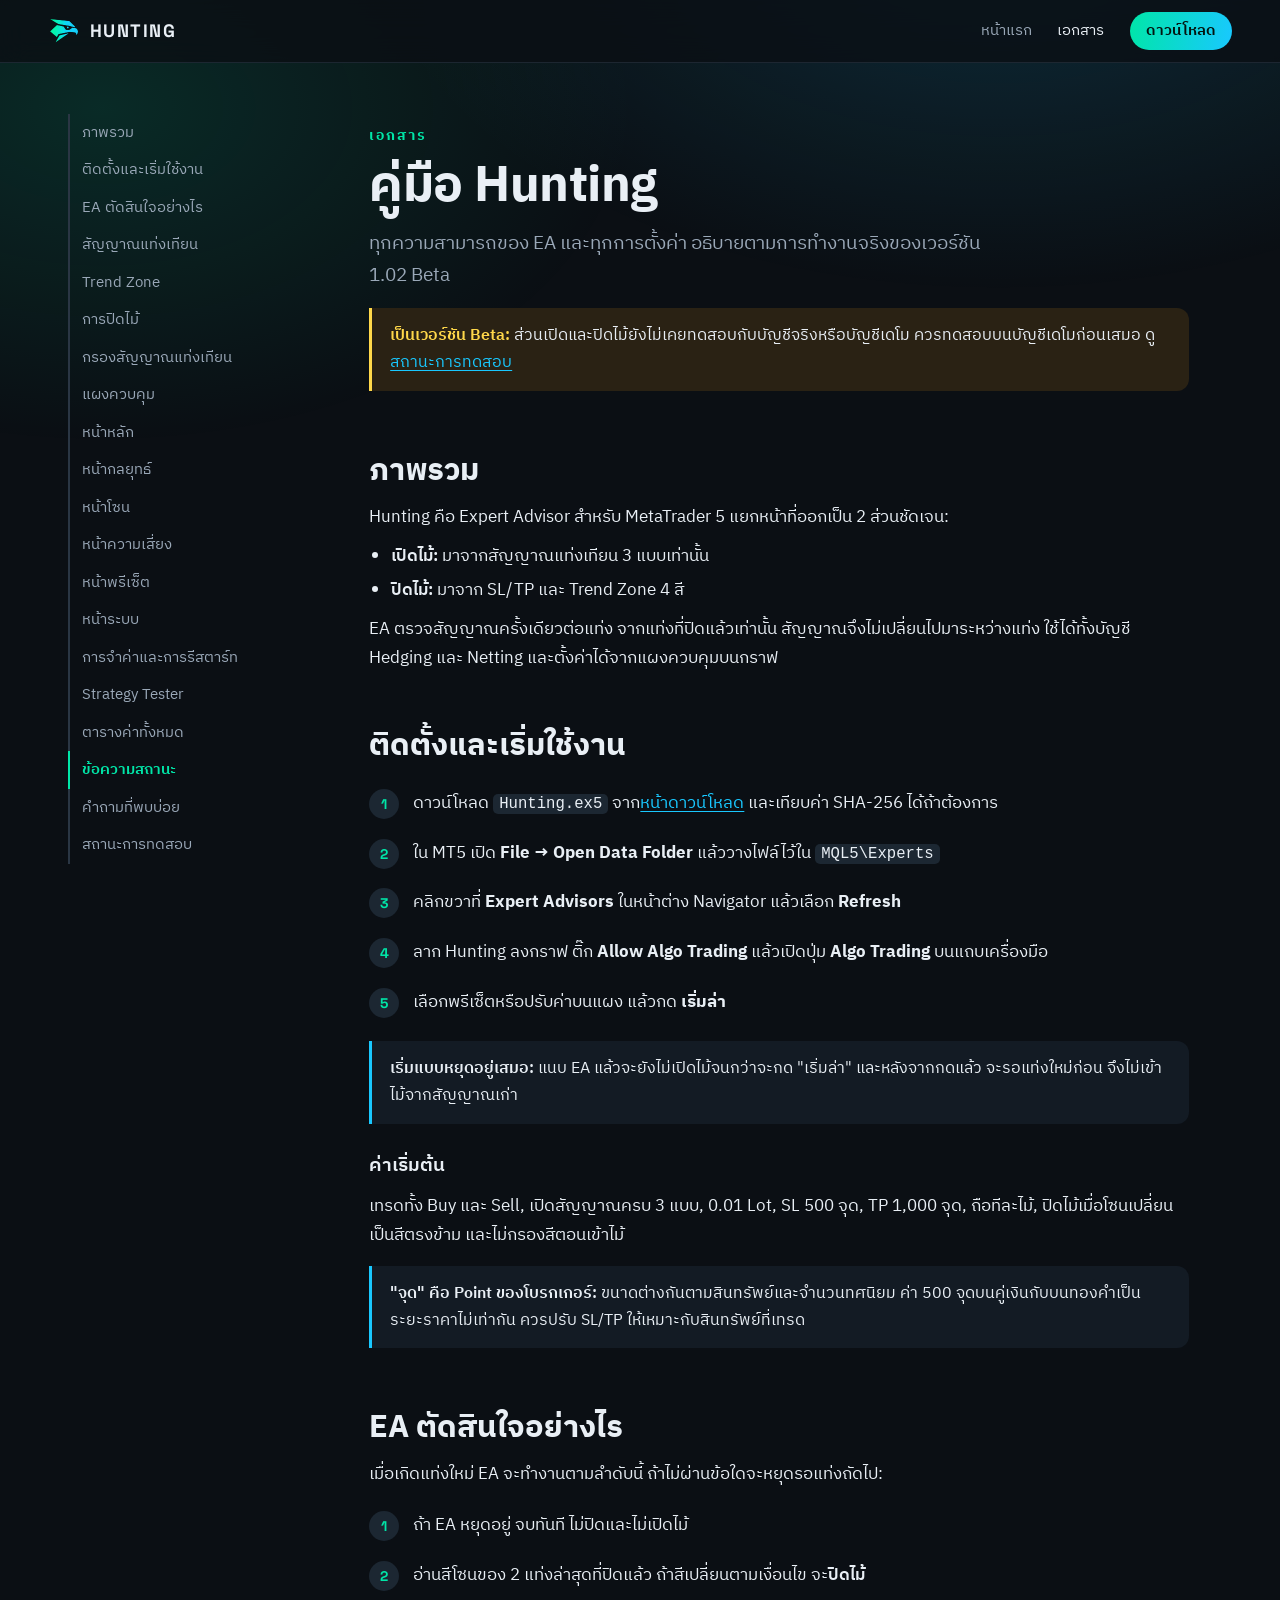
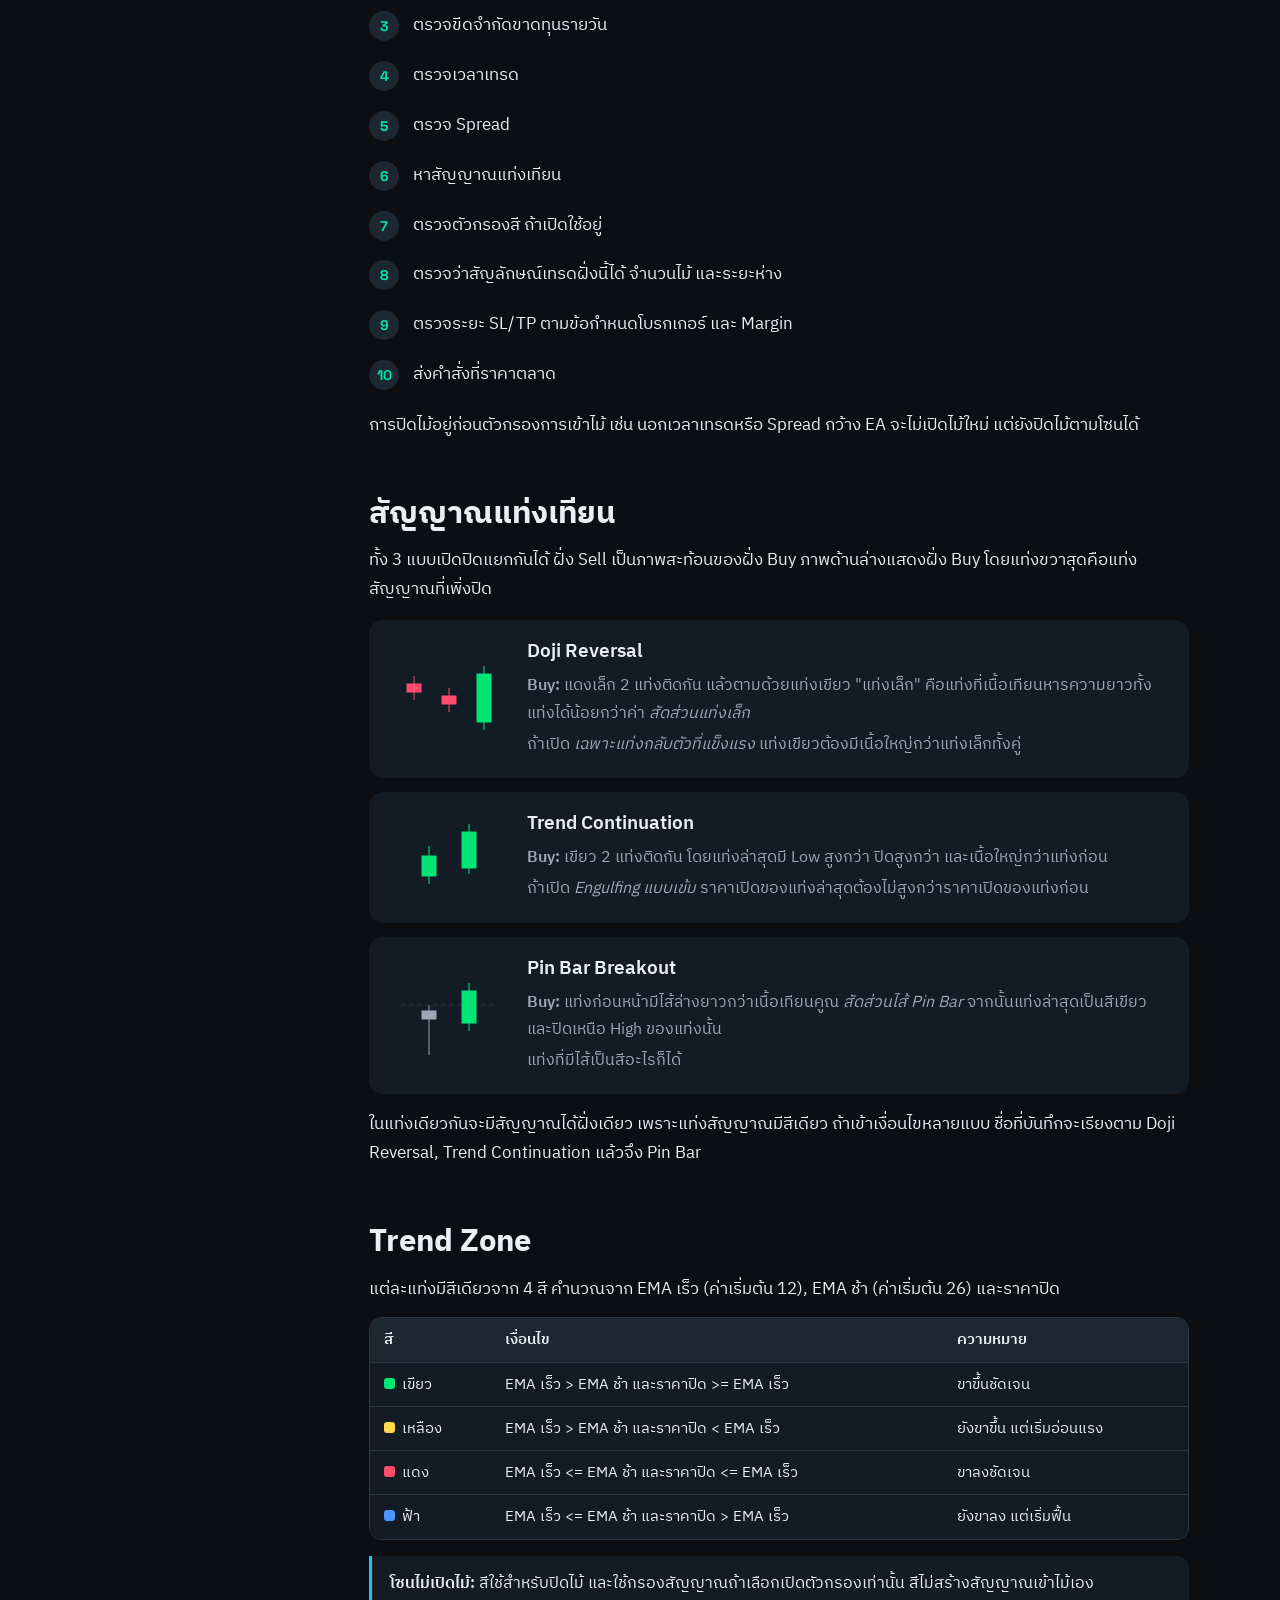
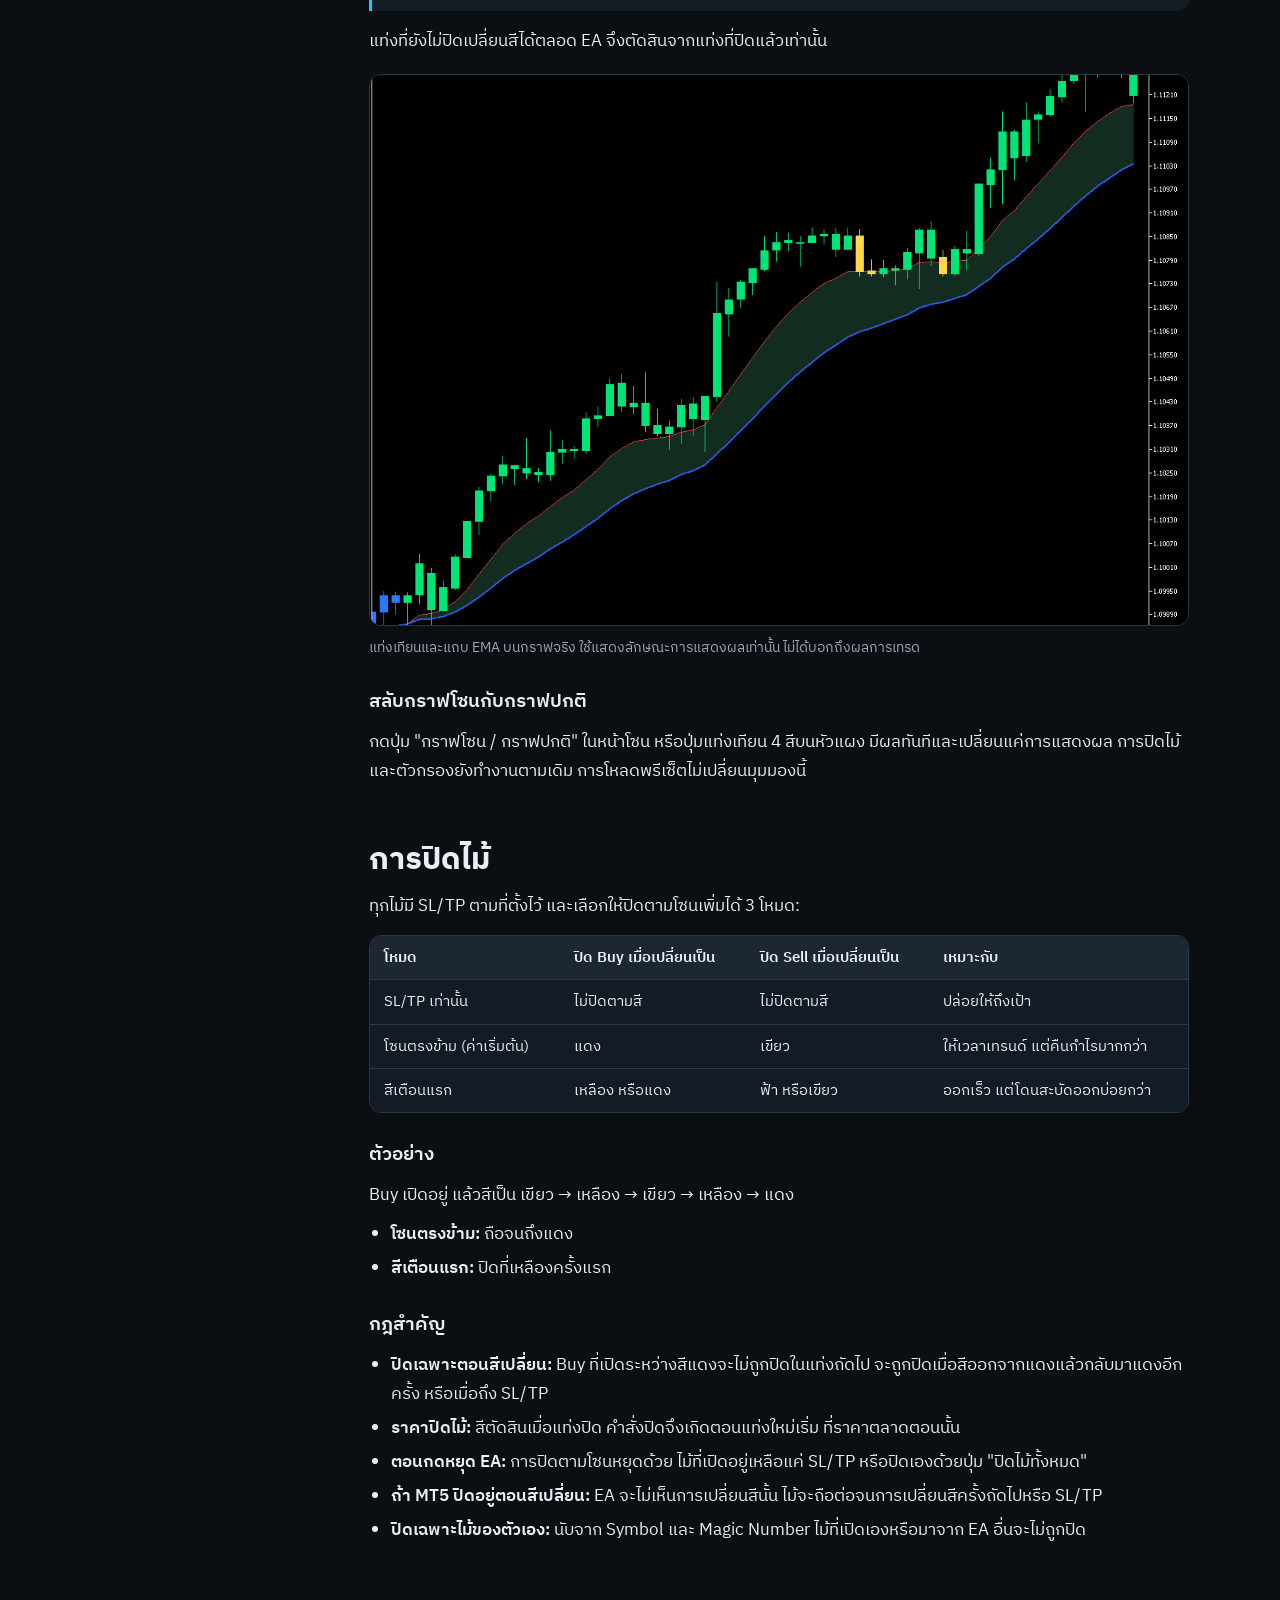
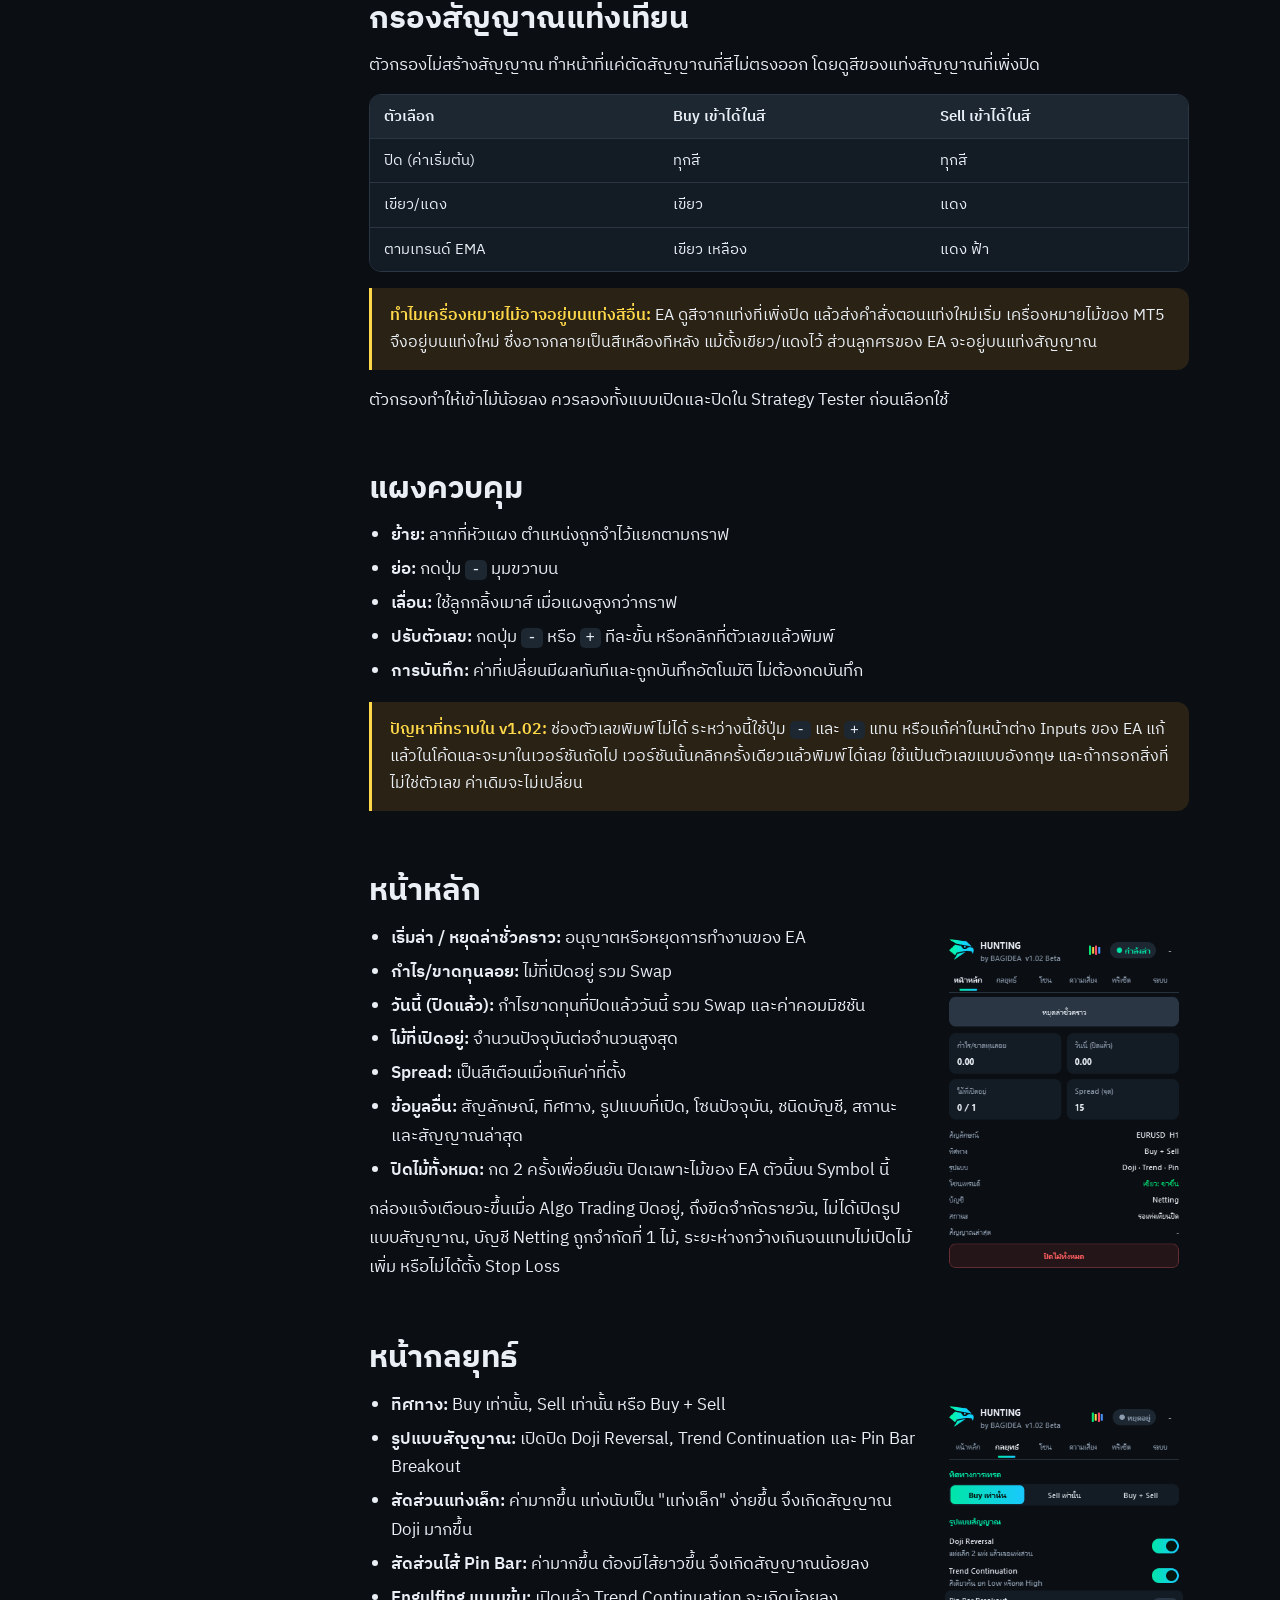
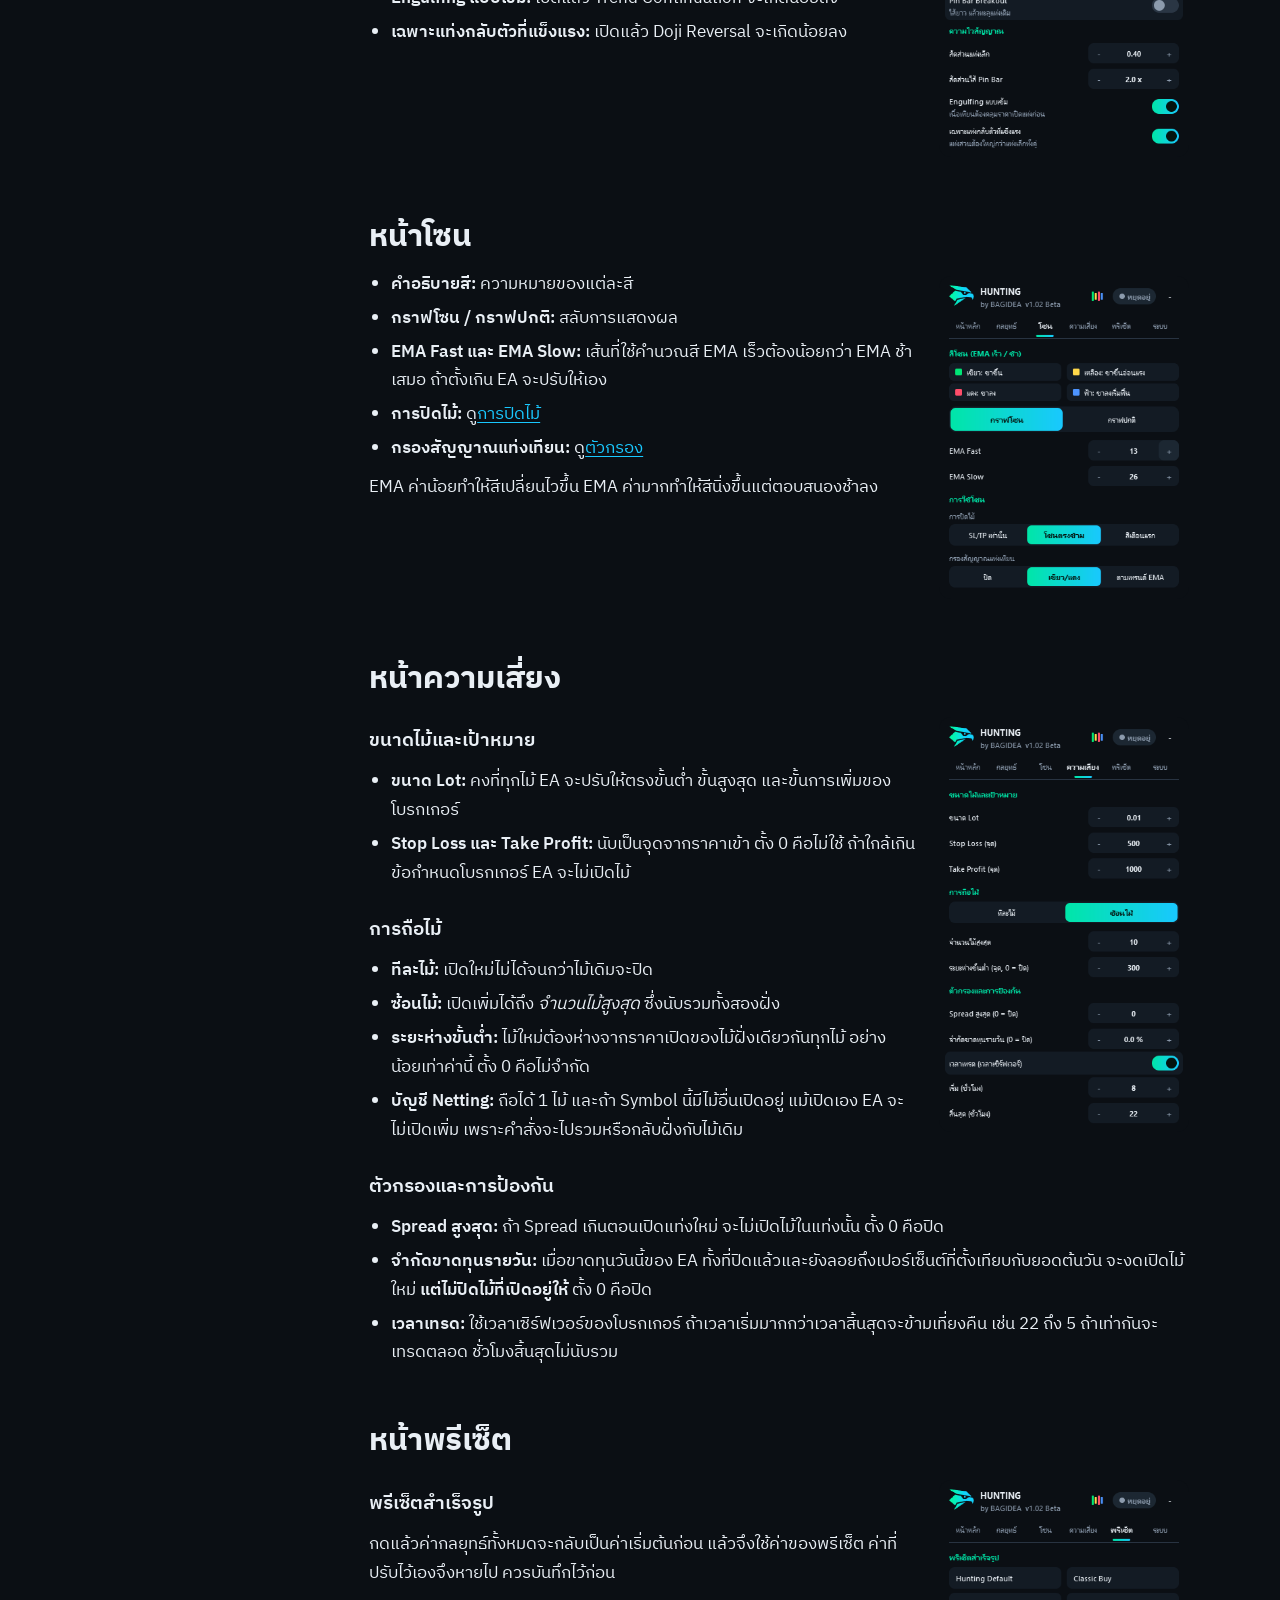
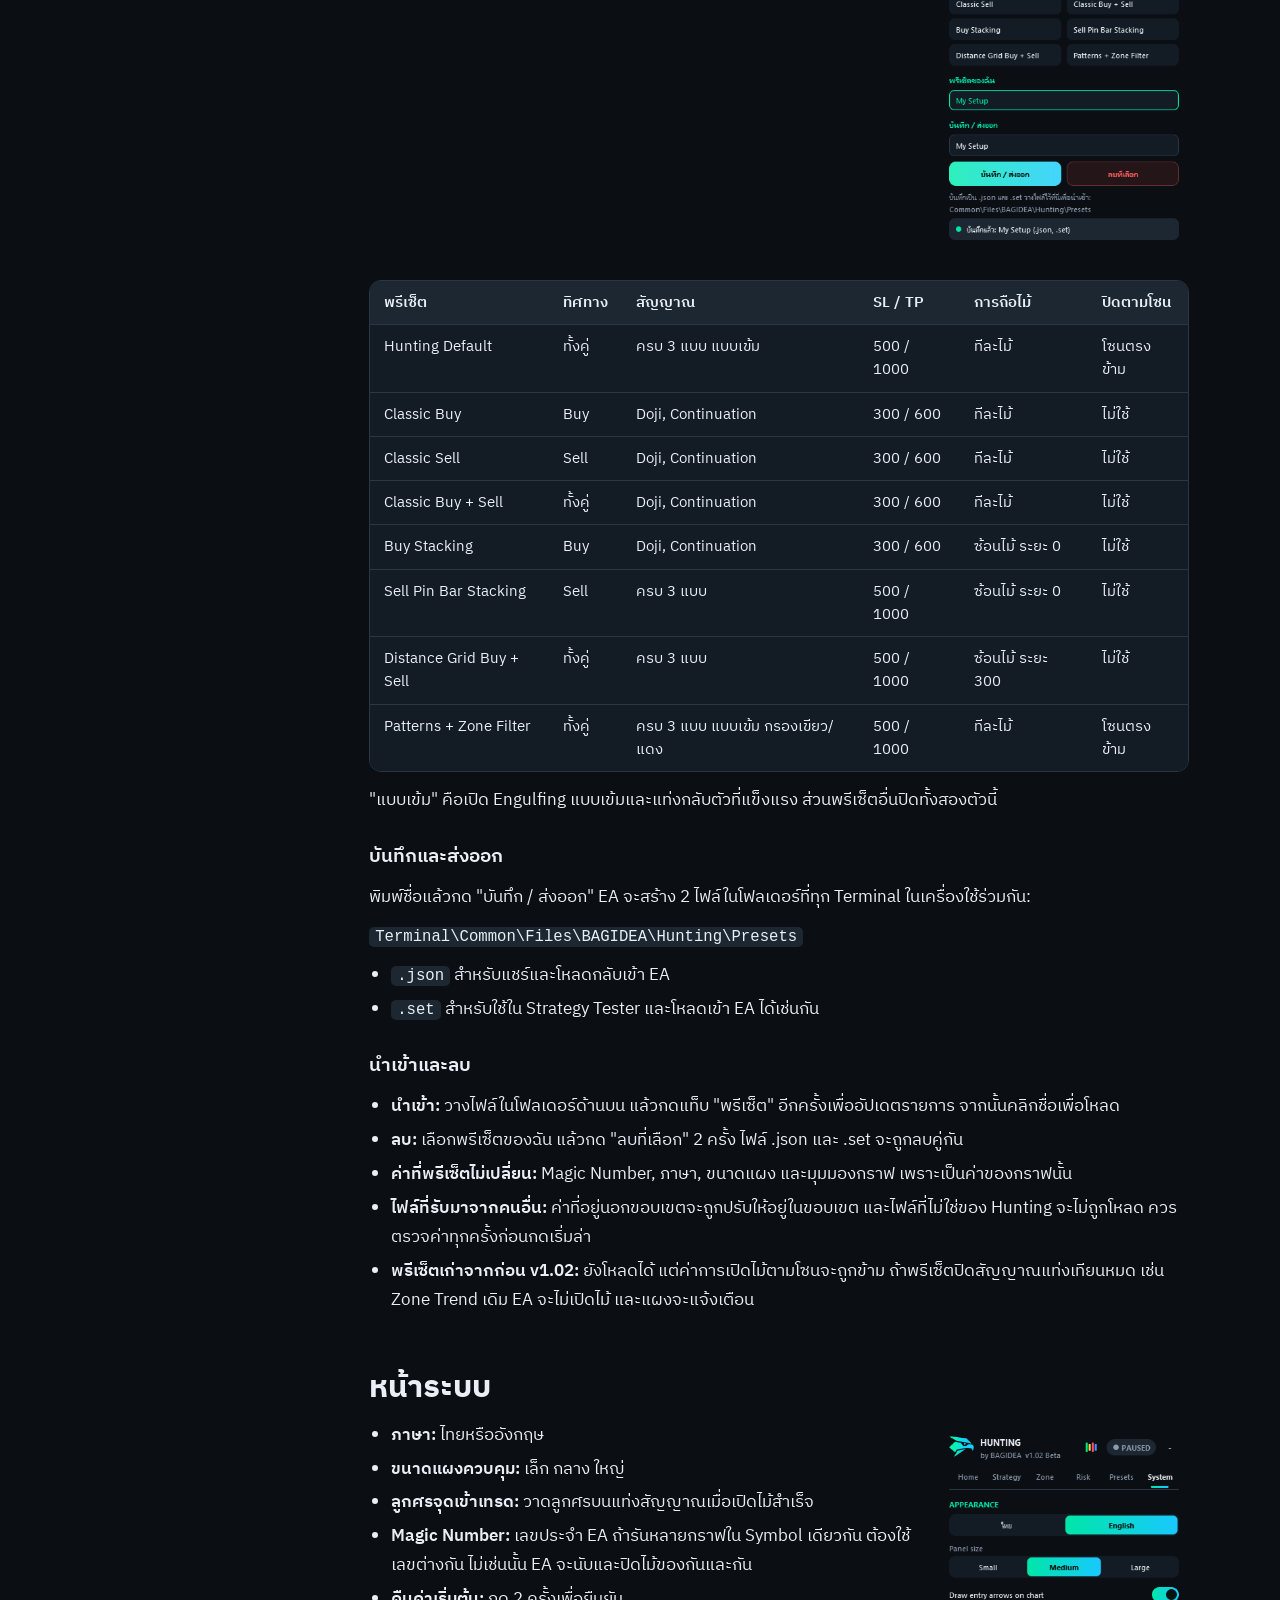
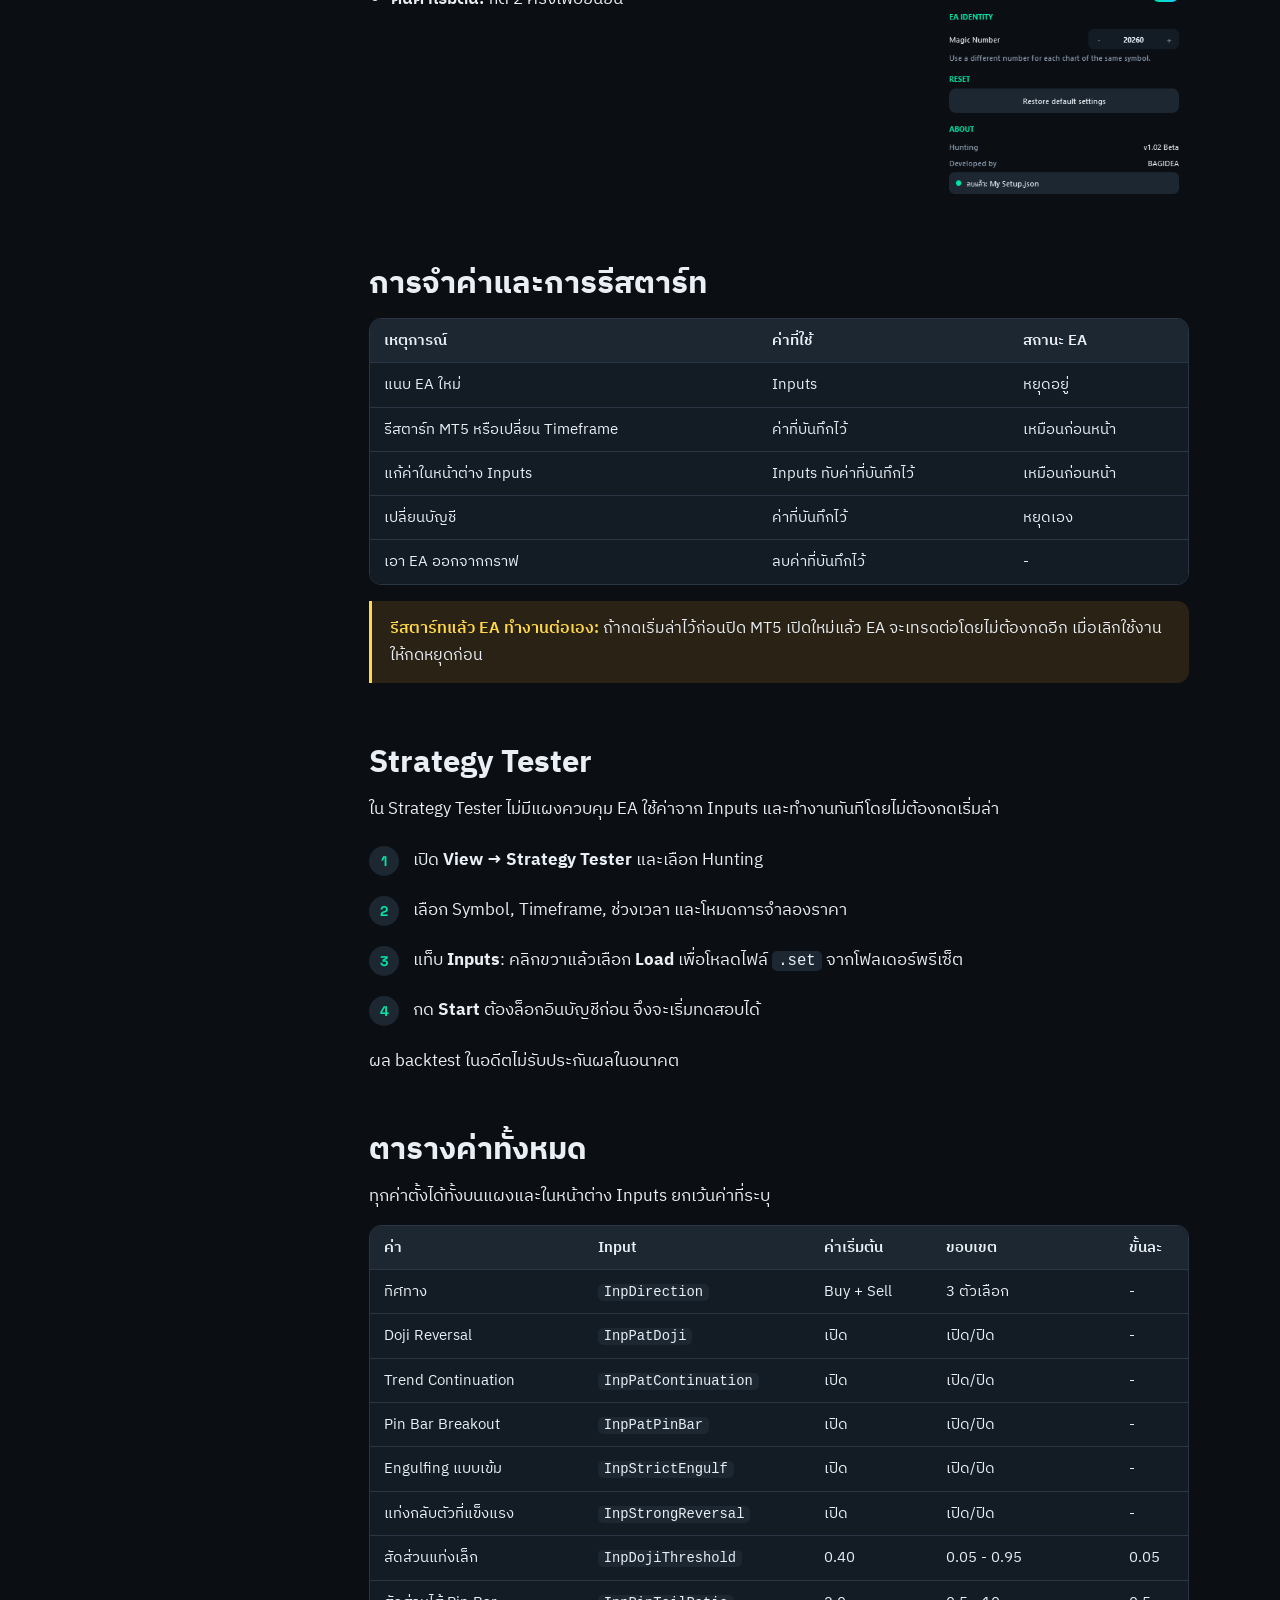
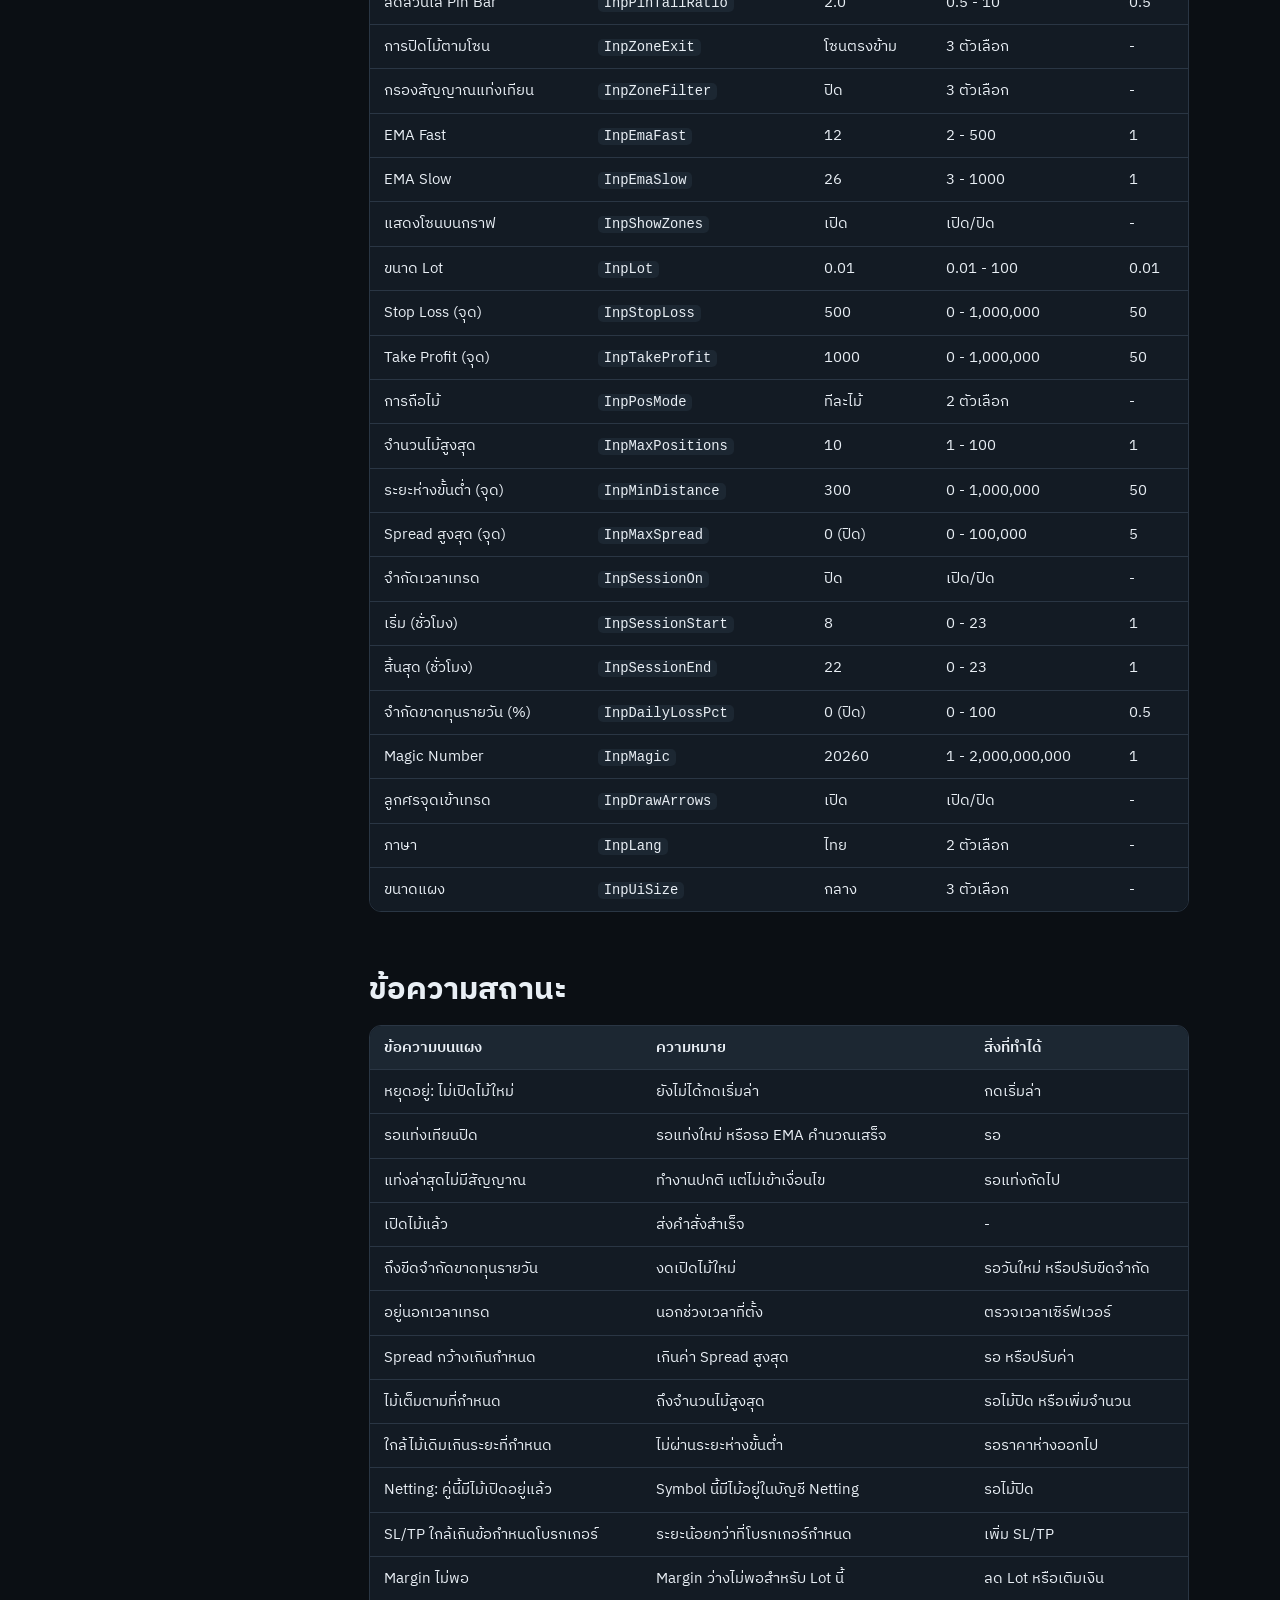
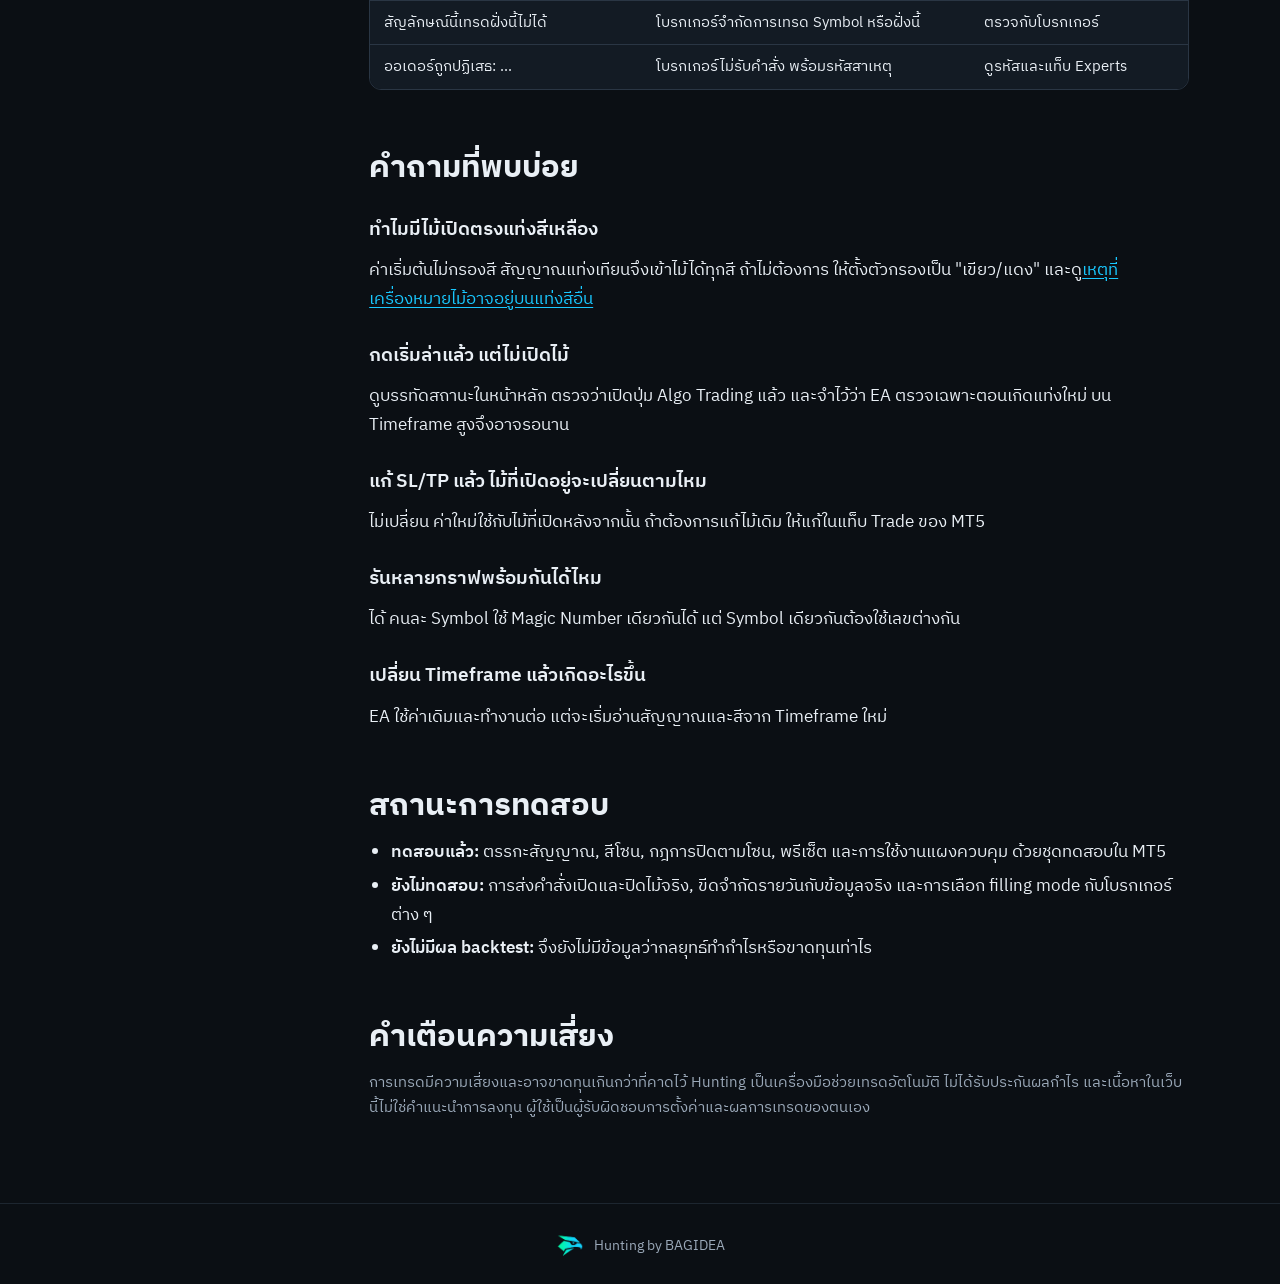
==== docs.html @ bca41ecd "Add documentation page to the Hunting website Co-Authored-By: Claude Opus 5.5 <noreply@anthropic.com" ====
<!doctype html>
<html lang="th">
<head>
<meta charset="utf-8">
<meta name="viewport" content="width=device-width, initial-scale=1">
<title>เอกสาร Hunting | BAGIDEA</title>
<meta name="description" content="คู่มือ Hunting EA ฉบับเต็ม: การติดตั้ง สัญญาณแท่งเทียน Trend Zone การปิดไม้ ความเสี่ยง พรีเซ็ต และทุกการตั้งค่า">
<meta name="theme-color" content="#0b0f14">
<link rel="icon" type="image/png" sizes="32x32" href="assets/img/hunting-logo-32.png">
<link rel="apple-touch-icon" href="assets/img/hunting-logo-192.png">
<link rel="preconnect" href="https://fonts.googleapis.com">
<link rel="preconnect" href="https://fonts.gstatic.com" crossorigin>
<link href="https://fonts.googleapis.com/css2?family=IBM+Plex+Sans+Thai:wght@400;500;600;700&family=Space+Grotesk:wght@500;700&display=swap" rel="stylesheet">
<link rel="stylesheet" href="assets/style.css">
</head>
<body>
<a class="skip" href="#main">ข้ามไปเนื้อหา</a>

<header class="nav">
  <a class="brand" href="index.html">
    <img src="assets/img/hunting-logo-64.png" alt="" width="32" height="32">
    <span>HUNTING</span>
  </a>
  <nav aria-label="เมนูหลัก">
    <a href="index.html">หน้าแรก</a>
    <a class="nav-current" href="docs.html" aria-current="page">เอกสาร</a>
    <a class="nav-cta" href="index.html#download">ดาวน์โหลด</a>
  </nav>
</header>

<div class="doc-layout">
  <details class="doc-toc" id="toc" open>
    <summary>สารบัญ</summary>
    <ol>
      <li><a href="#overview">ภาพรวม</a></li>
      <li><a href="#install">ติดตั้งและเริ่มใช้งาน</a></li>
      <li><a href="#flow">EA ตัดสินใจอย่างไร</a></li>
      <li><a href="#signals">สัญญาณแท่งเทียน</a></li>
      <li><a href="#zones">Trend Zone</a></li>
      <li><a href="#exit">การปิดไม้</a></li>
      <li><a href="#filter">กรองสัญญาณแท่งเทียน</a></li>
      <li><a href="#panel">แผงควบคุม</a></li>
      <li><a href="#home">หน้าหลัก</a></li>
      <li><a href="#strategy">หน้ากลยุทธ์</a></li>
      <li><a href="#zone-page">หน้าโซน</a></li>
      <li><a href="#risk">หน้าความเสี่ยง</a></li>
      <li><a href="#presets">หน้าพรีเซ็ต</a></li>
      <li><a href="#system">หน้าระบบ</a></li>
      <li><a href="#state">การจำค่าและการรีสตาร์ท</a></li>
      <li><a href="#tester">Strategy Tester</a></li>
      <li><a href="#reference">ตารางค่าทั้งหมด</a></li>
      <li><a href="#status">ข้อความสถานะ</a></li>
      <li><a href="#faq">คำถามที่พบบ่อย</a></li>
      <li><a href="#limits">สถานะการทดสอบ</a></li>
    </ol>
  </details>

  <main class="doc" id="main">
    <header>
      <p class="eyebrow">เอกสาร</p>
      <h1>คู่มือ Hunting</h1>
      <p class="lead">ทุกความสามารถของ EA และทุกการตั้งค่า อธิบายตามการทำงานจริงของเวอร์ชัน 1.02 Beta</p>
    </header>

    <div class="callout warn">
      <strong>เป็นเวอร์ชัน Beta:</strong> ส่วนเปิดและปิดไม้ยังไม่เคยทดสอบกับบัญชีจริงหรือบัญชีเดโม ควรทดสอบบนบัญชีเดโมก่อนเสมอ ดู<a class="link" href="#limits">สถานะการทดสอบ</a>
    </div>

    <section id="overview">
      <h2>ภาพรวม</h2>
      <p>Hunting คือ Expert Advisor สำหรับ MetaTrader 5 แยกหน้าที่ออกเป็น 2 ส่วนชัดเจน:</p>
      <ul>
        <li><strong>เปิดไม้:</strong> มาจากสัญญาณแท่งเทียน 3 แบบเท่านั้น</li>
        <li><strong>ปิดไม้:</strong> มาจาก SL/TP และ Trend Zone 4 สี</li>
      </ul>
      <p>EA ตรวจสัญญาณครั้งเดียวต่อแท่ง จากแท่งที่ปิดแล้วเท่านั้น สัญญาณจึงไม่เปลี่ยนไปมาระหว่างแท่ง ใช้ได้ทั้งบัญชี Hedging และ Netting และตั้งค่าได้จากแผงควบคุมบนกราฟ</p>
    </section>

    <section id="install">
      <h2>ติดตั้งและเริ่มใช้งาน</h2>
      <ol class="flow">
        <li>ดาวน์โหลด <code>Hunting.ex5</code> จาก<a class="link" href="index.html#download">หน้าดาวน์โหลด</a> และเทียบค่า SHA-256 ได้ถ้าต้องการ</li>
        <li>ใน MT5 เปิด <b>File → Open Data Folder</b> แล้ววางไฟล์ไว้ใน <code>MQL5\Experts</code></li>
        <li>คลิกขวาที่ <b>Expert Advisors</b> ในหน้าต่าง Navigator แล้วเลือก <b>Refresh</b></li>
        <li>ลาก Hunting ลงกราฟ ติ๊ก <b>Allow Algo Trading</b> แล้วเปิดปุ่ม <b>Algo Trading</b> บนแถบเครื่องมือ</li>
        <li>เลือกพรีเซ็ตหรือปรับค่าบนแผง แล้วกด <b>เริ่มล่า</b></li>
      </ol>
      <div class="callout"><strong>เริ่มแบบหยุดอยู่เสมอ:</strong> แนบ EA แล้วจะยังไม่เปิดไม้จนกว่าจะกด "เริ่มล่า" และหลังจากกดแล้ว จะรอแท่งใหม่ก่อน จึงไม่เข้าไม้จากสัญญาณเก่า</div>
      <h3>ค่าเริ่มต้น</h3>
      <p>เทรดทั้ง Buy และ Sell, เปิดสัญญาณครบ 3 แบบ, 0.01 Lot, SL 500 จุด, TP 1,000 จุด, ถือทีละไม้, ปิดไม้เมื่อโซนเปลี่ยนเป็นสีตรงข้าม และไม่กรองสีตอนเข้าไม้</p>
      <div class="callout"><strong>"จุด" คือ Point ของโบรกเกอร์:</strong> ขนาดต่างกันตามสินทรัพย์และจำนวนทศนิยม ค่า 500 จุดบนคู่เงินกับบนทองคำเป็นระยะราคาไม่เท่ากัน ควรปรับ SL/TP ให้เหมาะกับสินทรัพย์ที่เทรด</div>
    </section>

    <section id="flow">
      <h2>EA ตัดสินใจอย่างไร</h2>
      <p>เมื่อเกิดแท่งใหม่ EA จะทำงานตามลำดับนี้ ถ้าไม่ผ่านข้อใดจะหยุดรอแท่งถัดไป:</p>
      <ol class="flow">
        <li>ถ้า EA หยุดอยู่ จบทันที ไม่ปิดและไม่เปิดไม้</li>
        <li>อ่านสีโซนของ 2 แท่งล่าสุดที่ปิดแล้ว ถ้าสีเปลี่ยนตามเงื่อนไข จะ<strong>ปิดไม้</strong></li>
        <li>ตรวจขีดจำกัดขาดทุนรายวัน</li>
        <li>ตรวจเวลาเทรด</li>
        <li>ตรวจ Spread</li>
        <li>หาสัญญาณแท่งเทียน</li>
        <li>ตรวจตัวกรองสี ถ้าเปิดใช้อยู่</li>
        <li>ตรวจว่าสัญลักษณ์เทรดฝั่งนี้ได้ จำนวนไม้ และระยะห่าง</li>
        <li>ตรวจระยะ SL/TP ตามข้อกำหนดโบรกเกอร์ และ Margin</li>
        <li>ส่งคำสั่งที่ราคาตลาด</li>
      </ol>
      <p>การปิดไม้อยู่ก่อนตัวกรองการเข้าไม้ เช่น นอกเวลาเทรดหรือ Spread กว้าง EA จะไม่เปิดไม้ใหม่ แต่ยังปิดไม้ตามโซนได้</p>
    </section>

    <section id="signals">
      <h2>สัญญาณแท่งเทียน</h2>
      <p>ทั้ง 3 แบบเปิดปิดแยกกันได้ ฝั่ง Sell เป็นภาพสะท้อนของฝั่ง Buy ภาพด้านล่างแสดงฝั่ง Buy โดยแท่งขวาสุดคือแท่งสัญญาณที่เพิ่งปิด</p>
      <div class="patterns">
        <article class="pattern">
          <svg viewBox="0 0 120 90" role="img" aria-label="แท่งแดงเล็ก 2 แท่ง ตามด้วยแท่งเขียวใหญ่">
            <g fill="#ff4d6a" stroke="#ff4d6a"><path d="M25 22V46M60 34V58"/><rect x="18" y="30" width="14" height="8"/><rect x="53" y="42" width="14" height="8"/></g>
            <g fill="#00e676" stroke="#00e676"><path d="M95 12V76"/><rect x="88" y="20" width="14" height="48"/></g>
          </svg>
          <div>
            <h3>Doji Reversal</h3>
            <p><strong>Buy:</strong> แดงเล็ก 2 แท่งติดกัน แล้วตามด้วยแท่งเขียว "แท่งเล็ก" คือแท่งที่เนื้อเทียนหารความยาวทั้งแท่งได้น้อยกว่าค่า <em>สัดส่วนแท่งเล็ก</em></p>
            <p>ถ้าเปิด <em>เฉพาะแท่งกลับตัวที่แข็งแรง</em> แท่งเขียวต้องมีเนื้อใหญ่กว่าแท่งเล็กทั้งคู่</p>
          </div>
        </article>
        <article class="pattern">
          <svg viewBox="0 0 120 90" role="img" aria-label="แท่งเขียวเล็ก ตามด้วยแท่งเขียวใหญ่กว่าที่ปิดสูงกว่า">
            <g fill="#00e676" stroke="#00e676"><path d="M40 34V72M80 12V62"/><rect x="33" y="44" width="14" height="20"/><rect x="73" y="20" width="14" height="36"/></g>
          </svg>
          <div>
            <h3>Trend Continuation</h3>
            <p><strong>Buy:</strong> เขียว 2 แท่งติดกัน โดยแท่งล่าสุดมี Low สูงกว่า ปิดสูงกว่า และเนื้อใหญ่กว่าแท่งก่อน</p>
            <p>ถ้าเปิด <em>Engulfing แบบเข้ม</em> ราคาเปิดของแท่งล่าสุดต้องไม่สูงกว่าราคาเปิดของแท่งก่อน</p>
          </div>
        </article>
        <article class="pattern">
          <svg viewBox="0 0 120 90" role="img" aria-label="แท่งไส้ล่างยาว ตามด้วยแท่งเขียวที่ปิดเหนือ High">
            <g fill="#9aa8b8" stroke="#9aa8b8"><path d="M40 34V84"/><rect x="33" y="40" width="14" height="8"/></g>
            <path d="M12 34H108" stroke="#2a3644" stroke-dasharray="4 4"/>
            <g fill="#00e676" stroke="#00e676"><path d="M80 12V60"/><rect x="73" y="20" width="14" height="32"/></g>
          </svg>
          <div>
            <h3>Pin Bar Breakout</h3>
            <p><strong>Buy:</strong> แท่งก่อนหน้ามีไส้ล่างยาวกว่าเนื้อเทียนคูณ <em>สัดส่วนไส้ Pin Bar</em> จากนั้นแท่งล่าสุดเป็นสีเขียวและปิดเหนือ High ของแท่งนั้น</p>
            <p>แท่งที่มีไส้เป็นสีอะไรก็ได้</p>
          </div>
        </article>
      </div>
      <p>ในแท่งเดียวกันจะมีสัญญาณได้ฝั่งเดียว เพราะแท่งสัญญาณมีสีเดียว ถ้าเข้าเงื่อนไขหลายแบบ ชื่อที่บันทึกจะเรียงตาม Doji Reversal, Trend Continuation แล้วจึง Pin Bar</p>
    </section>

    <section id="zones">
      <h2>Trend Zone</h2>
      <p>แต่ละแท่งมีสีเดียวจาก 4 สี คำนวณจาก EMA เร็ว (ค่าเริ่มต้น 12), EMA ช้า (ค่าเริ่มต้น 26) และราคาปิด</p>
      <div class="table-wrap"><table>
        <thead><tr><th>สี</th><th>เงื่อนไข</th><th>ความหมาย</th></tr></thead>
        <tbody>
          <tr class="z-green"><td><span class="swatch"></span>เขียว</td><td>EMA เร็ว &gt; EMA ช้า และราคาปิด &gt;= EMA เร็ว</td><td>ขาขึ้นชัดเจน</td></tr>
          <tr class="z-yellow"><td><span class="swatch"></span>เหลือง</td><td>EMA เร็ว &gt; EMA ช้า และราคาปิด &lt; EMA เร็ว</td><td>ยังขาขึ้น แต่เริ่มอ่อนแรง</td></tr>
          <tr class="z-red"><td><span class="swatch"></span>แดง</td><td>EMA เร็ว &lt;= EMA ช้า และราคาปิด &lt;= EMA เร็ว</td><td>ขาลงชัดเจน</td></tr>
          <tr class="z-blue"><td><span class="swatch"></span>ฟ้า</td><td>EMA เร็ว &lt;= EMA ช้า และราคาปิด &gt; EMA เร็ว</td><td>ยังขาลง แต่เริ่มฟื้น</td></tr>
        </tbody>
      </table></div>
      <div class="callout"><strong>โซนไม่เปิดไม้:</strong> สีใช้สำหรับปิดไม้ และใช้กรองสัญญาณถ้าเลือกเปิดตัวกรองเท่านั้น สีไม่สร้างสัญญาณเข้าไม้เอง</div>
      <p>แท่งที่ยังไม่ปิดเปลี่ยนสีได้ตลอด EA จึงตัดสินจากแท่งที่ปิดแล้วเท่านั้น</p>
      <figure class="doc-shot">
        <img src="assets/img/zones-chart.png" alt="กราฟ EURUSD H1 ที่แท่งเทียนเป็นสีตามโซน พร้อมแถบระหว่างเส้น EMA" loading="lazy" width="1100" height="740">
        <figcaption>แท่งเทียนและแถบ EMA บนกราฟจริง ใช้แสดงลักษณะการแสดงผลเท่านั้น ไม่ได้บอกถึงผลการเทรด</figcaption>
      </figure>
      <h3>สลับกราฟโซนกับกราฟปกติ</h3>
      <p>กดปุ่ม "กราฟโซน / กราฟปกติ" ในหน้าโซน หรือปุ่มแท่งเทียน 4 สีบนหัวแผง มีผลทันทีและเปลี่ยนแค่การแสดงผล การปิดไม้และตัวกรองยังทำงานตามเดิม การโหลดพรีเซ็ตไม่เปลี่ยนมุมมองนี้</p>
    </section>

    <section id="exit">
      <h2>การปิดไม้</h2>
      <p>ทุกไม้มี SL/TP ตามที่ตั้งไว้ และเลือกให้ปิดตามโซนเพิ่มได้ 3 โหมด:</p>
      <div class="table-wrap"><table>
        <thead><tr><th>โหมด</th><th>ปิด Buy เมื่อเปลี่ยนเป็น</th><th>ปิด Sell เมื่อเปลี่ยนเป็น</th><th>เหมาะกับ</th></tr></thead>
        <tbody>
          <tr><td>SL/TP เท่านั้น</td><td>ไม่ปิดตามสี</td><td>ไม่ปิดตามสี</td><td>ปล่อยให้ถึงเป้า</td></tr>
          <tr><td>โซนตรงข้าม (ค่าเริ่มต้น)</td><td>แดง</td><td>เขียว</td><td>ให้เวลาเทรนด์ แต่คืนกำไรมากกว่า</td></tr>
          <tr><td>สีเตือนแรก</td><td>เหลือง หรือแดง</td><td>ฟ้า หรือเขียว</td><td>ออกเร็ว แต่โดนสะบัดออกบ่อยกว่า</td></tr>
        </tbody>
      </table></div>
      <h3>ตัวอย่าง</h3>
      <p>Buy เปิดอยู่ แล้วสีเป็น เขียว → เหลือง → เขียว → เหลือง → แดง</p>
      <ul>
        <li><strong>โซนตรงข้าม:</strong> ถือจนถึงแดง</li>
        <li><strong>สีเตือนแรก:</strong> ปิดที่เหลืองครั้งแรก</li>
      </ul>
      <h3>กฎสำคัญ</h3>
      <ul>
        <li><strong>ปิดเฉพาะตอนสีเปลี่ยน:</strong> Buy ที่เปิดระหว่างสีแดงจะไม่ถูกปิดในแท่งถัดไป จะถูกปิดเมื่อสีออกจากแดงแล้วกลับมาแดงอีกครั้ง หรือเมื่อถึง SL/TP</li>
        <li><strong>ราคาปิดไม้:</strong> สีตัดสินเมื่อแท่งปิด คำสั่งปิดจึงเกิดตอนแท่งใหม่เริ่ม ที่ราคาตลาดตอนนั้น</li>
        <li><strong>ตอนกดหยุด EA:</strong> การปิดตามโซนหยุดด้วย ไม้ที่เปิดอยู่เหลือแค่ SL/TP หรือปิดเองด้วยปุ่ม "ปิดไม้ทั้งหมด"</li>
        <li><strong>ถ้า MT5 ปิดอยู่ตอนสีเปลี่ยน:</strong> EA จะไม่เห็นการเปลี่ยนสีนั้น ไม้จะถือต่อจนการเปลี่ยนสีครั้งถัดไปหรือ SL/TP</li>
        <li><strong>ปิดเฉพาะไม้ของตัวเอง:</strong> นับจาก Symbol และ Magic Number ไม้ที่เปิดเองหรือมาจาก EA อื่นจะไม่ถูกปิด</li>
      </ul>
    </section>

    <section id="filter">
      <h2>กรองสัญญาณแท่งเทียน</h2>
      <p>ตัวกรองไม่สร้างสัญญาณ ทำหน้าที่แค่ตัดสัญญาณที่สีไม่ตรงออก โดยดูสีของแท่งสัญญาณที่เพิ่งปิด</p>
      <div class="table-wrap"><table>
        <thead><tr><th>ตัวเลือก</th><th>Buy เข้าได้ในสี</th><th>Sell เข้าได้ในสี</th></tr></thead>
        <tbody>
          <tr><td>ปิด (ค่าเริ่มต้น)</td><td>ทุกสี</td><td>ทุกสี</td></tr>
          <tr><td>เขียว/แดง</td><td>เขียว</td><td>แดง</td></tr>
          <tr><td>ตามเทรนด์ EMA</td><td>เขียว เหลือง</td><td>แดง ฟ้า</td></tr>
        </tbody>
      </table></div>
      <div class="callout warn"><strong>ทำไมเครื่องหมายไม้อาจอยู่บนแท่งสีอื่น:</strong> EA ดูสีจากแท่งที่เพิ่งปิด แล้วส่งคำสั่งตอนแท่งใหม่เริ่ม เครื่องหมายไม้ของ MT5 จึงอยู่บนแท่งใหม่ ซึ่งอาจกลายเป็นสีเหลืองทีหลัง แม้ตั้งเขียว/แดงไว้ ส่วนลูกศรของ EA จะอยู่บนแท่งสัญญาณ</div>
      <p>ตัวกรองทำให้เข้าไม้น้อยลง ควรลองทั้งแบบเปิดและปิดใน Strategy Tester ก่อนเลือกใช้</p>
    </section>

    <section id="panel">
      <h2>แผงควบคุม</h2>
      <ul>
        <li><strong>ย้าย:</strong> ลากที่หัวแผง ตำแหน่งถูกจำไว้แยกตามกราฟ</li>
        <li><strong>ย่อ:</strong> กดปุ่ม <code>-</code> มุมขวาบน</li>
        <li><strong>เลื่อน:</strong> ใช้ลูกกลิ้งเมาส์ เมื่อแผงสูงกว่ากราฟ</li>
        <li><strong>ปรับตัวเลข:</strong> กดปุ่ม <code>-</code> หรือ <code>+</code> ทีละขั้น หรือคลิกที่ตัวเลขแล้วพิมพ์</li>
        <li><strong>การบันทึก:</strong> ค่าที่เปลี่ยนมีผลทันทีและถูกบันทึกอัตโนมัติ ไม่ต้องกดบันทึก</li>
      </ul>
      <div class="callout warn"><strong>ปัญหาที่ทราบใน v1.02:</strong> ช่องตัวเลขพิมพ์ไม่ได้ ระหว่างนี้ใช้ปุ่ม <code>-</code> และ <code>+</code> แทน หรือแก้ค่าในหน้าต่าง Inputs ของ EA แก้แล้วในโค้ดและจะมาในเวอร์ชันถัดไป เวอร์ชันนั้นคลิกครั้งเดียวแล้วพิมพ์ได้เลย ใช้แป้นตัวเลขแบบอังกฤษ และถ้ากรอกสิ่งที่ไม่ใช่ตัวเลข ค่าเดิมจะไม่เปลี่ยน</div>
    </section>

    <section id="home">
      <h2>หน้าหลัก</h2>
      <figure class="doc-panel"><img src="assets/img/panel-home.png" alt="แผงควบคุมหน้าหลัก" loading="lazy"></figure>
      <ul>
        <li><strong>เริ่มล่า / หยุดล่าชั่วคราว:</strong> อนุญาตหรือหยุดการทำงานของ EA</li>
        <li><strong>กำไร/ขาดทุนลอย:</strong> ไม้ที่เปิดอยู่ รวม Swap</li>
        <li><strong>วันนี้ (ปิดแล้ว):</strong> กำไรขาดทุนที่ปิดแล้ววันนี้ รวม Swap และค่าคอมมิชชัน</li>
        <li><strong>ไม้ที่เปิดอยู่:</strong> จำนวนปัจจุบันต่อจำนวนสูงสุด</li>
        <li><strong>Spread:</strong> เป็นสีเตือนเมื่อเกินค่าที่ตั้ง</li>
        <li><strong>ข้อมูลอื่น:</strong> สัญลักษณ์, ทิศทาง, รูปแบบที่เปิด, โซนปัจจุบัน, ชนิดบัญชี, สถานะ และสัญญาณล่าสุด</li>
        <li><strong>ปิดไม้ทั้งหมด:</strong> กด 2 ครั้งเพื่อยืนยัน ปิดเฉพาะไม้ของ EA ตัวนี้บน Symbol นี้</li>
      </ul>
      <p>กล่องแจ้งเตือนจะขึ้นเมื่อ Algo Trading ปิดอยู่, ถึงขีดจำกัดรายวัน, ไม่ได้เปิดรูปแบบสัญญาณ, บัญชี Netting ถูกจำกัดที่ 1 ไม้, ระยะห่างกว้างเกินจนแทบไม่เปิดไม้เพิ่ม หรือไม่ได้ตั้ง Stop Loss</p>
      <div class="doc-clear"></div>
    </section>

    <section id="strategy">
      <h2>หน้ากลยุทธ์</h2>
      <figure class="doc-panel"><img src="assets/img/panel-strategy.png" alt="แผงควบคุมหน้ากลยุทธ์" loading="lazy"></figure>
      <ul>
        <li><strong>ทิศทาง:</strong> Buy เท่านั้น, Sell เท่านั้น หรือ Buy + Sell</li>
        <li><strong>รูปแบบสัญญาณ:</strong> เปิดปิด Doji Reversal, Trend Continuation และ Pin Bar Breakout</li>
        <li><strong>สัดส่วนแท่งเล็ก:</strong> ค่ามากขึ้น แท่งนับเป็น "แท่งเล็ก" ง่ายขึ้น จึงเกิดสัญญาณ Doji มากขึ้น</li>
        <li><strong>สัดส่วนไส้ Pin Bar:</strong> ค่ามากขึ้น ต้องมีไส้ยาวขึ้น จึงเกิดสัญญาณน้อยลง</li>
        <li><strong>Engulfing แบบเข้ม:</strong> เปิดแล้ว Trend Continuation จะเกิดน้อยลง</li>
        <li><strong>เฉพาะแท่งกลับตัวที่แข็งแรง:</strong> เปิดแล้ว Doji Reversal จะเกิดน้อยลง</li>
      </ul>
      <div class="doc-clear"></div>
    </section>

    <section id="zone-page">
      <h2>หน้าโซน</h2>
      <figure class="doc-panel"><img src="assets/img/panel-zone.png" alt="แผงควบคุมหน้าโซน" loading="lazy"></figure>
      <ul>
        <li><strong>คำอธิบายสี:</strong> ความหมายของแต่ละสี</li>
        <li><strong>กราฟโซน / กราฟปกติ:</strong> สลับการแสดงผล</li>
        <li><strong>EMA Fast และ EMA Slow:</strong> เส้นที่ใช้คำนวณสี EMA เร็วต้องน้อยกว่า EMA ช้าเสมอ ถ้าตั้งเกิน EA จะปรับให้เอง</li>
        <li><strong>การปิดไม้:</strong> ดู<a class="link" href="#exit">การปิดไม้</a></li>
        <li><strong>กรองสัญญาณแท่งเทียน:</strong> ดู<a class="link" href="#filter">ตัวกรอง</a></li>
      </ul>
      <p>EMA ค่าน้อยทำให้สีเปลี่ยนไวขึ้น EMA ค่ามากทำให้สีนิ่งขึ้นแต่ตอบสนองช้าลง</p>
      <div class="doc-clear"></div>
    </section>

    <section id="risk">
      <h2>หน้าความเสี่ยง</h2>
      <figure class="doc-panel"><img src="assets/img/panel-risk.png" alt="แผงควบคุมหน้าความเสี่ยง" loading="lazy"></figure>
      <h3>ขนาดไม้และเป้าหมาย</h3>
      <ul>
        <li><strong>ขนาด Lot:</strong> คงที่ทุกไม้ EA จะปรับให้ตรงขั้นต่ำ ขั้นสูงสุด และขั้นการเพิ่มของโบรกเกอร์</li>
        <li><strong>Stop Loss และ Take Profit:</strong> นับเป็นจุดจากราคาเข้า ตั้ง 0 คือไม่ใช้ ถ้าใกล้เกินข้อกำหนดโบรกเกอร์ EA จะไม่เปิดไม้</li>
      </ul>
      <h3>การถือไม้</h3>
      <ul>
        <li><strong>ทีละไม้:</strong> เปิดใหม่ไม่ได้จนกว่าไม้เดิมจะปิด</li>
        <li><strong>ซ้อนไม้:</strong> เปิดเพิ่มได้ถึง <em>จำนวนไม้สูงสุด</em> ซึ่งนับรวมทั้งสองฝั่ง</li>
        <li><strong>ระยะห่างขั้นต่ำ:</strong> ไม้ใหม่ต้องห่างจากราคาเปิดของไม้ฝั่งเดียวกันทุกไม้ อย่างน้อยเท่าค่านี้ ตั้ง 0 คือไม่จำกัด</li>
        <li><strong>บัญชี Netting:</strong> ถือได้ 1 ไม้ และถ้า Symbol นี้มีไม้อื่นเปิดอยู่ แม้เปิดเอง EA จะไม่เปิดเพิ่ม เพราะคำสั่งจะไปรวมหรือกลับฝั่งกับไม้เดิม</li>
      </ul>
      <h3>ตัวกรองและการป้องกัน</h3>
      <ul>
        <li><strong>Spread สูงสุด:</strong> ถ้า Spread เกินตอนเปิดแท่งใหม่ จะไม่เปิดไม้ในแท่งนั้น ตั้ง 0 คือปิด</li>
        <li><strong>จำกัดขาดทุนรายวัน:</strong> เมื่อขาดทุนวันนี้ของ EA ทั้งที่ปิดแล้วและยังลอยถึงเปอร์เซ็นต์ที่ตั้งเทียบกับยอดต้นวัน จะงดเปิดไม้ใหม่ <strong>แต่ไม่ปิดไม้ที่เปิดอยู่ให้</strong> ตั้ง 0 คือปิด</li>
        <li><strong>เวลาเทรด:</strong> ใช้เวลาเซิร์ฟเวอร์ของโบรกเกอร์ ถ้าเวลาเริ่มมากกว่าเวลาสิ้นสุดจะข้ามเที่ยงคืน เช่น 22 ถึง 5 ถ้าเท่ากันจะเทรดตลอด ชั่วโมงสิ้นสุดไม่นับรวม</li>
      </ul>
      <div class="doc-clear"></div>
    </section>

    <section id="presets">
      <h2>หน้าพรีเซ็ต</h2>
      <figure class="doc-panel"><img src="assets/img/panel-presets.png" alt="แผงควบคุมหน้าพรีเซ็ต" loading="lazy"></figure>
      <h3>พรีเซ็ตสำเร็จรูป</h3>
      <p>กดแล้วค่ากลยุทธ์ทั้งหมดจะกลับเป็นค่าเริ่มต้นก่อน แล้วจึงใช้ค่าของพรีเซ็ต ค่าที่ปรับไว้เองจึงหายไป ควรบันทึกไว้ก่อน</p>
      <div class="doc-clear"></div>
      <div class="table-wrap"><table>
        <thead><tr><th>พรีเซ็ต</th><th>ทิศทาง</th><th>สัญญาณ</th><th>SL / TP</th><th>การถือไม้</th><th>ปิดตามโซน</th></tr></thead>
        <tbody>
          <tr><td>Hunting Default</td><td>ทั้งคู่</td><td>ครบ 3 แบบ แบบเข้ม</td><td>500 / 1000</td><td>ทีละไม้</td><td>โซนตรงข้าม</td></tr>
          <tr><td>Classic Buy</td><td>Buy</td><td>Doji, Continuation</td><td>300 / 600</td><td>ทีละไม้</td><td>ไม่ใช้</td></tr>
          <tr><td>Classic Sell</td><td>Sell</td><td>Doji, Continuation</td><td>300 / 600</td><td>ทีละไม้</td><td>ไม่ใช้</td></tr>
          <tr><td>Classic Buy + Sell</td><td>ทั้งคู่</td><td>Doji, Continuation</td><td>300 / 600</td><td>ทีละไม้</td><td>ไม่ใช้</td></tr>
          <tr><td>Buy Stacking</td><td>Buy</td><td>Doji, Continuation</td><td>300 / 600</td><td>ซ้อนไม้ ระยะ 0</td><td>ไม่ใช้</td></tr>
          <tr><td>Sell Pin Bar Stacking</td><td>Sell</td><td>ครบ 3 แบบ</td><td>500 / 1000</td><td>ซ้อนไม้ ระยะ 0</td><td>ไม่ใช้</td></tr>
          <tr><td>Distance Grid Buy + Sell</td><td>ทั้งคู่</td><td>ครบ 3 แบบ</td><td>500 / 1000</td><td>ซ้อนไม้ ระยะ 300</td><td>ไม่ใช้</td></tr>
          <tr><td>Patterns + Zone Filter</td><td>ทั้งคู่</td><td>ครบ 3 แบบ แบบเข้ม กรองเขียว/แดง</td><td>500 / 1000</td><td>ทีละไม้</td><td>โซนตรงข้าม</td></tr>
        </tbody>
      </table></div>
      <p>"แบบเข้ม" คือเปิด Engulfing แบบเข้มและแท่งกลับตัวที่แข็งแรง ส่วนพรีเซ็ตอื่นปิดทั้งสองตัวนี้</p>
      <h3>บันทึกและส่งออก</h3>
      <p>พิมพ์ชื่อแล้วกด "บันทึก / ส่งออก" EA จะสร้าง 2 ไฟล์ในโฟลเดอร์ที่ทุก Terminal ในเครื่องใช้ร่วมกัน:</p>
      <p><code>Terminal\Common\Files\BAGIDEA\Hunting\Presets</code></p>
      <ul>
        <li><code>.json</code> สำหรับแชร์และโหลดกลับเข้า EA</li>
        <li><code>.set</code> สำหรับใช้ใน Strategy Tester และโหลดเข้า EA ได้เช่นกัน</li>
      </ul>
      <h3>นำเข้าและลบ</h3>
      <ul>
        <li><strong>นำเข้า:</strong> วางไฟล์ในโฟลเดอร์ด้านบน แล้วกดแท็บ "พรีเซ็ต" อีกครั้งเพื่ออัปเดตรายการ จากนั้นคลิกชื่อเพื่อโหลด</li>
        <li><strong>ลบ:</strong> เลือกพรีเซ็ตของฉัน แล้วกด "ลบที่เลือก" 2 ครั้ง ไฟล์ .json และ .set จะถูกลบคู่กัน</li>
        <li><strong>ค่าที่พรีเซ็ตไม่เปลี่ยน:</strong> Magic Number, ภาษา, ขนาดแผง และมุมมองกราฟ เพราะเป็นค่าของกราฟนั้น</li>
        <li><strong>ไฟล์ที่รับมาจากคนอื่น:</strong> ค่าที่อยู่นอกขอบเขตจะถูกปรับให้อยู่ในขอบเขต และไฟล์ที่ไม่ใช่ของ Hunting จะไม่ถูกโหลด ควรตรวจค่าทุกครั้งก่อนกดเริ่มล่า</li>
        <li><strong>พรีเซ็ตเก่าจากก่อน v1.02:</strong> ยังโหลดได้ แต่ค่าการเปิดไม้ตามโซนจะถูกข้าม ถ้าพรีเซ็ตปิดสัญญาณแท่งเทียนหมด เช่น Zone Trend เดิม EA จะไม่เปิดไม้ และแผงจะแจ้งเตือน</li>
      </ul>
    </section>

    <section id="system">
      <h2>หน้าระบบ</h2>
      <figure class="doc-panel"><img src="assets/img/panel-system.png" alt="แผงควบคุมหน้าระบบ" loading="lazy"></figure>
      <ul>
        <li><strong>ภาษา:</strong> ไทยหรืออังกฤษ</li>
        <li><strong>ขนาดแผงควบคุม:</strong> เล็ก กลาง ใหญ่</li>
        <li><strong>ลูกศรจุดเข้าเทรด:</strong> วาดลูกศรบนแท่งสัญญาณเมื่อเปิดไม้สำเร็จ</li>
        <li><strong>Magic Number:</strong> เลขประจำ EA ถ้ารันหลายกราฟใน Symbol เดียวกัน ต้องใช้เลขต่างกัน ไม่เช่นนั้น EA จะนับและปิดไม้ของกันและกัน</li>
        <li><strong>คืนค่าเริ่มต้น:</strong> กด 2 ครั้งเพื่อยืนยัน</li>
      </ul>
      <div class="doc-clear"></div>
    </section>

    <section id="state">
      <h2>การจำค่าและการรีสตาร์ท</h2>
      <div class="table-wrap"><table>
        <thead><tr><th>เหตุการณ์</th><th>ค่าที่ใช้</th><th>สถานะ EA</th></tr></thead>
        <tbody>
          <tr><td>แนบ EA ใหม่</td><td>Inputs</td><td>หยุดอยู่</td></tr>
          <tr><td>รีสตาร์ท MT5 หรือเปลี่ยน Timeframe</td><td>ค่าที่บันทึกไว้</td><td>เหมือนก่อนหน้า</td></tr>
          <tr><td>แก้ค่าในหน้าต่าง Inputs</td><td>Inputs ทับค่าที่บันทึกไว้</td><td>เหมือนก่อนหน้า</td></tr>
          <tr><td>เปลี่ยนบัญชี</td><td>ค่าที่บันทึกไว้</td><td>หยุดเอง</td></tr>
          <tr><td>เอา EA ออกจากกราฟ</td><td>ลบค่าที่บันทึกไว้</td><td>-</td></tr>
        </tbody>
      </table></div>
      <div class="callout warn"><strong>รีสตาร์ทแล้ว EA ทำงานต่อเอง:</strong> ถ้ากดเริ่มล่าไว้ก่อนปิด MT5 เปิดใหม่แล้ว EA จะเทรดต่อโดยไม่ต้องกดอีก เมื่อเลิกใช้งานให้กดหยุดก่อน</div>
    </section>

    <section id="tester">
      <h2>Strategy Tester</h2>
      <p>ใน Strategy Tester ไม่มีแผงควบคุม EA ใช้ค่าจาก Inputs และทำงานทันทีโดยไม่ต้องกดเริ่มล่า</p>
      <ol class="flow">
        <li>เปิด <b>View → Strategy Tester</b> และเลือก Hunting</li>
        <li>เลือก Symbol, Timeframe, ช่วงเวลา และโหมดการจำลองราคา</li>
        <li>แท็บ <b>Inputs</b>: คลิกขวาแล้วเลือก <b>Load</b> เพื่อโหลดไฟล์ <code>.set</code> จากโฟลเดอร์พรีเซ็ต</li>
        <li>กด <b>Start</b> ต้องล็อกอินบัญชีก่อน จึงจะเริ่มทดสอบได้</li>
      </ol>
      <p>ผล backtest ในอดีตไม่รับประกันผลในอนาคต</p>
    </section>

    <section id="reference">
      <h2>ตารางค่าทั้งหมด</h2>
      <p>ทุกค่าตั้งได้ทั้งบนแผงและในหน้าต่าง Inputs ยกเว้นค่าที่ระบุ</p>
      <div class="table-wrap"><table>
        <thead><tr><th>ค่า</th><th>Input</th><th>ค่าเริ่มต้น</th><th>ขอบเขต</th><th>ขั้นละ</th></tr></thead>
        <tbody>
          <tr><td>ทิศทาง</td><td><code>InpDirection</code></td><td>Buy + Sell</td><td>3 ตัวเลือก</td><td>-</td></tr>
          <tr><td>Doji Reversal</td><td><code>InpPatDoji</code></td><td>เปิด</td><td>เปิด/ปิด</td><td>-</td></tr>
          <tr><td>Trend Continuation</td><td><code>InpPatContinuation</code></td><td>เปิด</td><td>เปิด/ปิด</td><td>-</td></tr>
          <tr><td>Pin Bar Breakout</td><td><code>InpPatPinBar</code></td><td>เปิด</td><td>เปิด/ปิด</td><td>-</td></tr>
          <tr><td>Engulfing แบบเข้ม</td><td><code>InpStrictEngulf</code></td><td>เปิด</td><td>เปิด/ปิด</td><td>-</td></tr>
          <tr><td>แท่งกลับตัวที่แข็งแรง</td><td><code>InpStrongReversal</code></td><td>เปิด</td><td>เปิด/ปิด</td><td>-</td></tr>
          <tr><td>สัดส่วนแท่งเล็ก</td><td><code>InpDojiThreshold</code></td><td>0.40</td><td>0.05 - 0.95</td><td>0.05</td></tr>
          <tr><td>สัดส่วนไส้ Pin Bar</td><td><code>InpPinTailRatio</code></td><td>2.0</td><td>0.5 - 10</td><td>0.5</td></tr>
          <tr><td>การปิดไม้ตามโซน</td><td><code>InpZoneExit</code></td><td>โซนตรงข้าม</td><td>3 ตัวเลือก</td><td>-</td></tr>
          <tr><td>กรองสัญญาณแท่งเทียน</td><td><code>InpZoneFilter</code></td><td>ปิด</td><td>3 ตัวเลือก</td><td>-</td></tr>
          <tr><td>EMA Fast</td><td><code>InpEmaFast</code></td><td>12</td><td>2 - 500</td><td>1</td></tr>
          <tr><td>EMA Slow</td><td><code>InpEmaSlow</code></td><td>26</td><td>3 - 1000</td><td>1</td></tr>
          <tr><td>แสดงโซนบนกราฟ</td><td><code>InpShowZones</code></td><td>เปิด</td><td>เปิด/ปิด</td><td>-</td></tr>
          <tr><td>ขนาด Lot</td><td><code>InpLot</code></td><td>0.01</td><td>0.01 - 100</td><td>0.01</td></tr>
          <tr><td>Stop Loss (จุด)</td><td><code>InpStopLoss</code></td><td>500</td><td>0 - 1,000,000</td><td>50</td></tr>
          <tr><td>Take Profit (จุด)</td><td><code>InpTakeProfit</code></td><td>1000</td><td>0 - 1,000,000</td><td>50</td></tr>
          <tr><td>การถือไม้</td><td><code>InpPosMode</code></td><td>ทีละไม้</td><td>2 ตัวเลือก</td><td>-</td></tr>
          <tr><td>จำนวนไม้สูงสุด</td><td><code>InpMaxPositions</code></td><td>10</td><td>1 - 100</td><td>1</td></tr>
          <tr><td>ระยะห่างขั้นต่ำ (จุด)</td><td><code>InpMinDistance</code></td><td>300</td><td>0 - 1,000,000</td><td>50</td></tr>
          <tr><td>Spread สูงสุด (จุด)</td><td><code>InpMaxSpread</code></td><td>0 (ปิด)</td><td>0 - 100,000</td><td>5</td></tr>
          <tr><td>จำกัดเวลาเทรด</td><td><code>InpSessionOn</code></td><td>ปิด</td><td>เปิด/ปิด</td><td>-</td></tr>
          <tr><td>เริ่ม (ชั่วโมง)</td><td><code>InpSessionStart</code></td><td>8</td><td>0 - 23</td><td>1</td></tr>
          <tr><td>สิ้นสุด (ชั่วโมง)</td><td><code>InpSessionEnd</code></td><td>22</td><td>0 - 23</td><td>1</td></tr>
          <tr><td>จำกัดขาดทุนรายวัน (%)</td><td><code>InpDailyLossPct</code></td><td>0 (ปิด)</td><td>0 - 100</td><td>0.5</td></tr>
          <tr><td>Magic Number</td><td><code>InpMagic</code></td><td>20260</td><td>1 - 2,000,000,000</td><td>1</td></tr>
          <tr><td>ลูกศรจุดเข้าเทรด</td><td><code>InpDrawArrows</code></td><td>เปิด</td><td>เปิด/ปิด</td><td>-</td></tr>
          <tr><td>ภาษา</td><td><code>InpLang</code></td><td>ไทย</td><td>2 ตัวเลือก</td><td>-</td></tr>
          <tr><td>ขนาดแผง</td><td><code>InpUiSize</code></td><td>กลาง</td><td>3 ตัวเลือก</td><td>-</td></tr>
        </tbody>
      </table></div>
    </section>

    <section id="status">
      <h2>ข้อความสถานะ</h2>
      <div class="table-wrap"><table>
        <thead><tr><th>ข้อความบนแผง</th><th>ความหมาย</th><th>สิ่งที่ทำได้</th></tr></thead>
        <tbody>
          <tr><td>หยุดอยู่: ไม่เปิดไม้ใหม่</td><td>ยังไม่ได้กดเริ่มล่า</td><td>กดเริ่มล่า</td></tr>
          <tr><td>รอแท่งเทียนปิด</td><td>รอแท่งใหม่ หรือรอ EMA คำนวณเสร็จ</td><td>รอ</td></tr>
          <tr><td>แท่งล่าสุดไม่มีสัญญาณ</td><td>ทำงานปกติ แต่ไม่เข้าเงื่อนไข</td><td>รอแท่งถัดไป</td></tr>
          <tr><td>เปิดไม้แล้ว</td><td>ส่งคำสั่งสำเร็จ</td><td>-</td></tr>
          <tr><td>ถึงขีดจำกัดขาดทุนรายวัน</td><td>งดเปิดไม้ใหม่</td><td>รอวันใหม่ หรือปรับขีดจำกัด</td></tr>
          <tr><td>อยู่นอกเวลาเทรด</td><td>นอกช่วงเวลาที่ตั้ง</td><td>ตรวจเวลาเซิร์ฟเวอร์</td></tr>
          <tr><td>Spread กว้างเกินกำหนด</td><td>เกินค่า Spread สูงสุด</td><td>รอ หรือปรับค่า</td></tr>
          <tr><td>ไม้เต็มตามที่กำหนด</td><td>ถึงจำนวนไม้สูงสุด</td><td>รอไม้ปิด หรือเพิ่มจำนวน</td></tr>
          <tr><td>ใกล้ไม้เดิมเกินระยะที่กำหนด</td><td>ไม่ผ่านระยะห่างขั้นต่ำ</td><td>รอราคาห่างออกไป</td></tr>
          <tr><td>Netting: คู่นี้มีไม้เปิดอยู่แล้ว</td><td>Symbol นี้มีไม้อยู่ในบัญชี Netting</td><td>รอไม้ปิด</td></tr>
          <tr><td>SL/TP ใกล้เกินข้อกำหนดโบรกเกอร์</td><td>ระยะน้อยกว่าที่โบรกเกอร์กำหนด</td><td>เพิ่ม SL/TP</td></tr>
          <tr><td>Margin ไม่พอ</td><td>Margin ว่างไม่พอสำหรับ Lot นี้</td><td>ลด Lot หรือเติมเงิน</td></tr>
          <tr><td>สัญลักษณ์นี้เทรดฝั่งนี้ไม่ได้</td><td>โบรกเกอร์จำกัดการเทรด Symbol หรือฝั่งนี้</td><td>ตรวจกับโบรกเกอร์</td></tr>
          <tr><td>ออเดอร์ถูกปฏิเสธ: ...</td><td>โบรกเกอร์ไม่รับคำสั่ง พร้อมรหัสสาเหตุ</td><td>ดูรหัสและแท็บ Experts</td></tr>
        </tbody>
      </table></div>
    </section>

    <section id="faq">
      <h2>คำถามที่พบบ่อย</h2>
      <h3>ทำไมมีไม้เปิดตรงแท่งสีเหลือง</h3>
      <p>ค่าเริ่มต้นไม่กรองสี สัญญาณแท่งเทียนจึงเข้าไม้ได้ทุกสี ถ้าไม่ต้องการ ให้ตั้งตัวกรองเป็น "เขียว/แดง" และดู<a class="link" href="#filter">เหตุที่เครื่องหมายไม้อาจอยู่บนแท่งสีอื่น</a></p>
      <h3>กดเริ่มล่าแล้ว แต่ไม่เปิดไม้</h3>
      <p>ดูบรรทัดสถานะในหน้าหลัก ตรวจว่าเปิดปุ่ม Algo Trading แล้ว และจำไว้ว่า EA ตรวจเฉพาะตอนเกิดแท่งใหม่ บน Timeframe สูงจึงอาจรอนาน</p>
      <h3>แก้ SL/TP แล้ว ไม้ที่เปิดอยู่จะเปลี่ยนตามไหม</h3>
      <p>ไม่เปลี่ยน ค่าใหม่ใช้กับไม้ที่เปิดหลังจากนั้น ถ้าต้องการแก้ไม้เดิม ให้แก้ในแท็บ Trade ของ MT5</p>
      <h3>รันหลายกราฟพร้อมกันได้ไหม</h3>
      <p>ได้ คนละ Symbol ใช้ Magic Number เดียวกันได้ แต่ Symbol เดียวกันต้องใช้เลขต่างกัน</p>
      <h3>เปลี่ยน Timeframe แล้วเกิดอะไรขึ้น</h3>
      <p>EA ใช้ค่าเดิมและทำงานต่อ แต่จะเริ่มอ่านสัญญาณและสีจาก Timeframe ใหม่</p>
    </section>

    <section id="limits">
      <h2>สถานะการทดสอบ</h2>
      <ul>
        <li><strong>ทดสอบแล้ว:</strong> ตรรกะสัญญาณ, สีโซน, กฎการปิดตามโซน, พรีเซ็ต และการใช้งานแผงควบคุม ด้วยชุดทดสอบใน MT5</li>
        <li><strong>ยังไม่ทดสอบ:</strong> การส่งคำสั่งเปิดและปิดไม้จริง, ขีดจำกัดรายวันกับข้อมูลจริง และการเลือก filling mode กับโบรกเกอร์ต่าง ๆ</li>
        <li><strong>ยังไม่มีผล backtest:</strong> จึงยังไม่มีข้อมูลว่ากลยุทธ์ทำกำไรหรือขาดทุนเท่าไร</li>
      </ul>
    </section>

    <section class="risk">
      <h2>คำเตือนความเสี่ยง</h2>
      <p>การเทรดมีความเสี่ยงและอาจขาดทุนเกินกว่าที่คาดไว้ Hunting เป็นเครื่องมือช่วยเทรดอัตโนมัติ ไม่ได้รับประกันผลกำไร และเนื้อหาในเว็บนี้ไม่ใช่คำแนะนำการลงทุน ผู้ใช้เป็นผู้รับผิดชอบการตั้งค่าและผลการเทรดของตนเอง</p>
    </section>
  </main>
</div>

<footer class="footer">
  <img src="assets/img/hunting-logo-64.png" alt="" width="28" height="28">
  <span>Hunting by BAGIDEA</span>
</footer>
<script src="assets/docs.js"></script>
</body>
</html>
---- assets/style.css ----
:root {
  --bg: #0b0f14;
  --surf: #131b24;
  --surf2: #1c2732;
  --line: #2a3644;
  --text: #e9eff5;
  --muted: #9aa8b8;
  --acc: #00e6a8;
  --acc2: #19c8ff;
  --grad: linear-gradient(100deg, var(--acc), var(--acc2));
  --green: #00e676;
  --yellow: #ffd84a;
  --red: #ff4d6a;
  --blue: #4d94ff;
  --radius: 16px;
  --thai: "IBM Plex Sans Thai", "Leelawadee UI", Tahoma, sans-serif;
  --display: "Space Grotesk", var(--thai);
}

* { box-sizing: border-box; }
html { scroll-behavior: smooth; scroll-padding-top: 76px; }
body {
  margin: 0;
  background: var(--bg);
  color: var(--text);
  font: 400 17px/1.7 var(--thai);
  overflow-x: hidden;
}
body::before {
  content: "";
  position: fixed;
  inset: 0;
  z-index: -1;
  background:
    radial-gradient(900px 520px at 78% -8%, rgba(25, 200, 255, .16), transparent 70%),
    radial-gradient(760px 480px at 8% 12%, rgba(0, 230, 168, .13), transparent 70%);
}
img { max-width: 100%; height: auto; display: block; }
a { color: inherit; text-decoration: none; }
h1, h2, h3, p { margin: 0; }
:focus-visible { outline: 2px solid var(--acc2); outline-offset: 3px; border-radius: 6px; }

.skip {
  position: absolute;
  left: 12px;
  top: -60px;
  background: var(--surf2);
  padding: 8px 14px;
  border-radius: 8px;
  z-index: 30;
}
.skip:focus { top: 12px; }

.nav {
  position: sticky;
  top: 0;
  z-index: 20;
  display: flex;
  align-items: center;
  justify-content: space-between;
  gap: 16px;
  padding: 12px clamp(16px, 4vw, 48px);
  background: rgba(11, 15, 20, .78);
  backdrop-filter: blur(14px);
  border-bottom: 1px solid rgba(42, 54, 68, .6);
}
.brand { display: flex; align-items: center; gap: 10px; font: 700 18px var(--display); letter-spacing: .08em; }
.nav nav { display: flex; align-items: center; gap: clamp(12px, 2vw, 26px); font-size: 15px; color: var(--muted); }
.nav nav a:hover { color: var(--text); }
.nav-cta { color: #04140f !important; background: var(--grad); padding: 6px 16px; border-radius: 999px; font-weight: 600; }

.hero {
  display: grid;
  grid-template-columns: minmax(0, 1fr) minmax(0, 1.25fr);
  align-items: center;
  gap: clamp(28px, 4vw, 64px);
  max-width: 1280px;
  margin: 0 auto;
  padding: clamp(40px, 7vw, 96px) clamp(16px, 4vw, 48px);
}
.badge {
  display: inline-flex;
  align-items: center;
  gap: 8px;
  padding: 5px 14px;
  border-radius: 999px;
  background: var(--surf);
  border: 1px solid var(--line);
  font-size: 14px;
  color: var(--muted);
}
.dot { width: 8px; height: 8px; border-radius: 50%; background: var(--yellow); }
h1 {
  margin: 20px 0 18px;
  font: 700 clamp(40px, 6vw, 68px)/1.18 var(--thai);
  letter-spacing: -.01em;
}
h1 em { font-style: normal; background: var(--grad); -webkit-background-clip: text; background-clip: text; color: transparent; }
.lead { color: var(--muted); font-size: clamp(17px, 1.6vw, 19px); max-width: 34em; }
.cta { display: flex; flex-wrap: wrap; gap: 12px; margin: 28px 0 32px; }
.btn {
  display: inline-block;
  padding: 12px 26px;
  border-radius: 12px;
  font-weight: 600;
  transition: transform .15s ease, box-shadow .15s ease, background .15s ease;
}
.btn:hover { transform: translateY(-2px); }
.btn.primary { color: #04140f; background: var(--grad); box-shadow: 0 10px 34px rgba(0, 230, 168, .24); }
.btn.ghost { background: var(--surf2); }
.btn.ghost:hover { background: var(--line); }
.facts { display: flex; flex-wrap: wrap; gap: clamp(20px, 3vw, 40px); list-style: none; margin: 0; padding: 0; }
.facts strong { display: block; font: 700 26px/1.2 var(--display); }
.facts span { color: var(--muted); font-size: 14px; }

.hero-shot { position: relative; padding-bottom: 7%; min-width: 0; }
.hero-chart { width: 100%; border-radius: var(--radius); border: 1px solid var(--line); box-shadow: 0 30px 80px rgba(0, 0, 0, .55); }
.hero-panel {
  position: absolute;
  left: -4%;
  bottom: 0;
  width: 37%;
  border-radius: 14px;
  box-shadow: 0 24px 60px rgba(0, 0, 0, .7), 0 0 0 1px rgba(0, 230, 168, .18);
}

.section { max-width: 1160px; margin: 0 auto; padding: clamp(48px, 7vw, 88px) clamp(16px, 4vw, 48px); }
.eyebrow { color: var(--acc); font: 700 14px var(--display); letter-spacing: .14em; margin-bottom: 8px; }
h2 { font: 700 clamp(28px, 3.6vw, 40px)/1.3 var(--thai); }
.sub { color: var(--muted); margin-top: 10px; max-width: 42em; }

.grid { display: grid; grid-template-columns: repeat(auto-fill, minmax(290px, 1fr)); gap: 14px; margin-top: 32px; }
.card { background: var(--surf); border: 1px solid transparent; border-radius: var(--radius); padding: 24px; transition: border-color .2s ease; }
.card:hover { border-color: var(--line); }
.card h3 { font-size: 19px; font-weight: 600; margin-bottom: 6px; }
.card p { color: var(--muted); font-size: 16px; }

.zones { display: grid; grid-template-columns: repeat(auto-fit, minmax(min(100%, 440px), 1fr)); gap: 14px; margin: 32px 0; }
.zone { display: flex; gap: 18px; background: var(--surf); border-radius: var(--radius); padding: 22px; }
.zone h3 { font-size: 18px; font-weight: 600; }
.zone p { color: var(--text); font-size: 16px; margin: 4px 0; }
.zone small { color: var(--muted); font-size: 14px; }
.candle { position: relative; flex: none; width: 16px; height: 46px; margin: 12px 4px 0; border-radius: 3px; background: var(--c); }
.candle::before { content: ""; position: absolute; left: 7px; top: -11px; bottom: -11px; width: 2px; background: var(--c); }
.z-green { --c: var(--green); }
.z-yellow { --c: var(--yellow); }
.z-red { --c: var(--red); }
.z-blue { --c: var(--blue); }
.zone h3 { color: var(--c); }
.view-switch { display: inline-flex; gap: 4px; padding: 4px; margin-bottom: 14px; background: var(--surf); border-radius: 12px; }
.view-switch button {
  appearance: none;
  border: 0;
  cursor: pointer;
  padding: 8px 22px;
  border-radius: 9px;
  background: transparent;
  color: var(--muted);
  font: 500 15px var(--thai);
}
.view-switch button:hover { color: var(--text); }
.view-switch button[aria-pressed="true"] { background: var(--grad); color: #04140f; font-weight: 600; }
.wide-shot { margin: 0; }
.wide-shot img { width: 100%; border-radius: var(--radius); border: 1px solid var(--line); }
figcaption { color: var(--muted); font-size: 14px; margin-top: 10px; }

.tabs { display: flex; flex-wrap: wrap; gap: 6px; margin: 28px 0 22px; }
.tabs button {
  appearance: none;
  border: 0;
  cursor: pointer;
  padding: 8px 18px;
  border-radius: 10px;
  background: var(--surf);
  color: var(--muted);
  font: 500 15px var(--thai);
}
.tabs button:hover { background: var(--surf2); color: var(--text); }
.tabs button[aria-selected="true"] { background: var(--grad); color: #04140f; font-weight: 600; }
.panel-view { display: grid; grid-template-columns: minmax(0, 370px) minmax(0, 1fr); gap: clamp(20px, 4vw, 48px); align-items: center; }
.panel-frame img { width: 100%; filter: drop-shadow(0 18px 44px rgba(0, 0, 0, .6)); }
#panel-text { font-size: clamp(18px, 2vw, 22px); line-height: 1.6; }

.steps { list-style: none; counter-reset: s; margin: 32px 0 0; padding: 0; display: grid; grid-template-columns: repeat(auto-fit, minmax(240px, 1fr)); gap: 14px; }
.steps li { counter-increment: s; background: var(--surf); padding: 24px; border-radius: var(--radius); min-width: 0; }
.steps li::before { content: counter(s); display: block; font: 700 34px/1 var(--display); background: var(--grad); -webkit-background-clip: text; background-clip: text; color: transparent; margin-bottom: 12px; }
.steps h3 { font-size: 18px; font-weight: 600; margin-bottom: 4px; }
.steps p { color: var(--muted); font-size: 16px; overflow-wrap: anywhere; }
.steps b { color: var(--text); font-weight: 500; }
code { font-family: Consolas, monospace; font-size: .92em; background: var(--surf2); padding: 1px 6px; border-radius: 5px; color: var(--text); }

.notice { background: #2a2214; border-radius: var(--radius); padding: 20px 24px; margin-top: 26px; }
.notice h3 { color: var(--yellow); font-size: 18px; font-weight: 600; margin-bottom: 4px; }
.notice p { font-size: 16px; }
.notice strong { font-weight: 600; color: var(--yellow); }
.versions { display: grid; gap: 14px; margin-top: 16px; }
.version { background: var(--surf); border-radius: var(--radius); padding: 26px; display: grid; grid-template-columns: minmax(0, 1fr) auto; gap: 8px 24px; align-items: start; }
.version h3 { font: 700 24px var(--display); display: flex; align-items: center; gap: 10px; flex-wrap: wrap; }
.tag { font: 600 12px var(--thai); padding: 2px 10px; border-radius: 999px; background: #2a2214; color: var(--yellow); }
.tag.latest { background: rgba(0, 230, 168, .14); color: var(--acc); }
.meta { color: var(--muted); font-size: 14px; }
.version ul { margin: 12px 0 0; padding-left: 20px; color: var(--muted); font-size: 16px; }
.hash { grid-column: 1 / -1; font: 12.5px/1.5 Consolas, monospace; color: var(--muted); overflow-wrap: anywhere; border-top: 1px solid var(--line); padding-top: 12px; margin-top: 8px; }
.muted { color: var(--muted); }

.risk { padding-top: 0; }
.risk h2 { font-size: 20px; margin-bottom: 8px; }
.risk p { color: var(--muted); font-size: 15px; max-width: 58em; }
.footer { display: flex; align-items: center; justify-content: center; gap: 10px; padding: 28px 16px; color: var(--muted); font-size: 14px; border-top: 1px solid rgba(42, 54, 68, .6); }

/* Documentation page */
.doc-layout { display: grid; grid-template-columns: 250px minmax(0, 1fr); gap: clamp(28px, 4vw, 56px); max-width: 1240px; margin: 0 auto; padding: clamp(28px, 4vw, 52px) clamp(16px, 4vw, 48px) 72px; }
.doc-toc { position: sticky; top: 76px; align-self: start; max-height: calc(100vh - 92px); overflow-y: auto; font-size: 15px; }
.doc-toc summary { display: none; }
.doc-toc ol { list-style: none; margin: 0; padding: 0; }
.doc-toc a { display: block; padding: 6px 12px; border-left: 2px solid var(--line); color: var(--muted); }
.doc-toc a:hover { color: var(--text); }
.doc-toc a.active { color: var(--acc); border-left-color: var(--acc); font-weight: 600; }
.doc { min-width: 0; max-width: 820px; }
.doc > header h1 { margin: 4px 0 12px; font-size: clamp(34px, 5vw, 50px); }
.doc section { padding-top: 44px; }
.doc h2 { font-size: clamp(25px, 3vw, 31px); margin-bottom: 12px; }
.doc h3 { font-size: 19px; font-weight: 600; margin: 26px 0 8px; }
.doc p { margin: 10px 0; }
.doc ul, .doc ol.plain { margin: 10px 0; padding-left: 22px; }
.doc li { margin: 5px 0; }
.doc strong { font-weight: 600; }
.doc a.link { color: var(--acc2); text-decoration: underline; text-underline-offset: 3px; }
.table-wrap { overflow-x: auto; margin: 14px 0; border: 1px solid var(--line); border-radius: 12px; }
.doc table { width: 100%; min-width: 520px; border-collapse: collapse; font-size: 15px; line-height: 1.55; }
.doc th { text-align: left; font-weight: 600; background: var(--surf2); white-space: nowrap; }
.doc th, .doc td { padding: 10px 14px; vertical-align: top; border-top: 1px solid var(--line); }
.doc thead th { border-top: 0; }
.doc td { background: var(--surf); }
.swatch { display: inline-block; width: 11px; height: 11px; margin-right: 7px; border-radius: 3px; background: var(--c); }
.callout { background: var(--surf); border-left: 3px solid var(--acc2); border-radius: 0 12px 12px 0; padding: 14px 18px; margin: 16px 0; font-size: 16px; }
.callout.warn { background: #2a2214; border-left-color: var(--yellow); }
.callout strong { color: var(--text); }
.callout.warn strong { color: var(--yellow); }
.doc-shot { margin: 18px 0; }
.doc-shot img { border-radius: 12px; border: 1px solid var(--line); width: 100%; }
.doc-panel { float: right; width: min(250px, 42%); margin: 6px 0 16px 24px; }
.doc-panel img { border-radius: 12px; }
.doc-clear { clear: both; }
.patterns { display: grid; gap: 14px; margin: 16px 0; }
.pattern { display: grid; grid-template-columns: 120px minmax(0, 1fr); gap: 18px; align-items: center; background: var(--surf); border-radius: 14px; padding: 16px 20px; }
.pattern svg { width: 100%; height: auto; }
.pattern h3 { margin: 0 0 4px; }
.pattern p { margin: 4px 0; font-size: 16px; color: var(--muted); }
.flow { list-style: none; counter-reset: f; margin: 14px 0; padding: 0; }
.flow li { counter-increment: f; position: relative; padding: 8px 0 8px 44px; }
.flow li::before { content: counter(f); position: absolute; left: 0; top: 8px; width: 30px; height: 30px; display: grid; place-items: center; border-radius: 50%; background: var(--surf2); color: var(--acc); font: 700 14px var(--display); }
.nav-current { color: var(--text); }

@media (max-width: 900px) {
  .doc-layout { grid-template-columns: minmax(0, 1fr); }
  .doc-toc { position: static; max-height: none; background: var(--surf); border-radius: 12px; padding: 4px 10px; }
  .doc-toc summary { display: block; cursor: pointer; padding: 10px 6px; font-weight: 600; }
  .doc-panel { float: none; width: min(320px, 100%); margin: 14px auto; }
}
@media (max-width: 900px) {
  .hero { grid-template-columns: minmax(0, 1fr); }
  .hero-panel { left: 3%; width: 42%; }
  .panel-view { grid-template-columns: minmax(0, 1fr); }
  .panel-frame { max-width: 370px; margin: 0 auto; width: 100%; }
}
@media (max-width: 640px) {
  .nav nav a:not(.nav-cta) { display: none; }
  .version { grid-template-columns: minmax(0, 1fr); }
  .version .btn { text-align: center; }
  .hero-panel { width: 46%; }
}
@media (prefers-reduced-motion: reduce) {
  html { scroll-behavior: auto; }
  .btn, .card { transition: none; }
  .btn:hover { transform: none; }
}
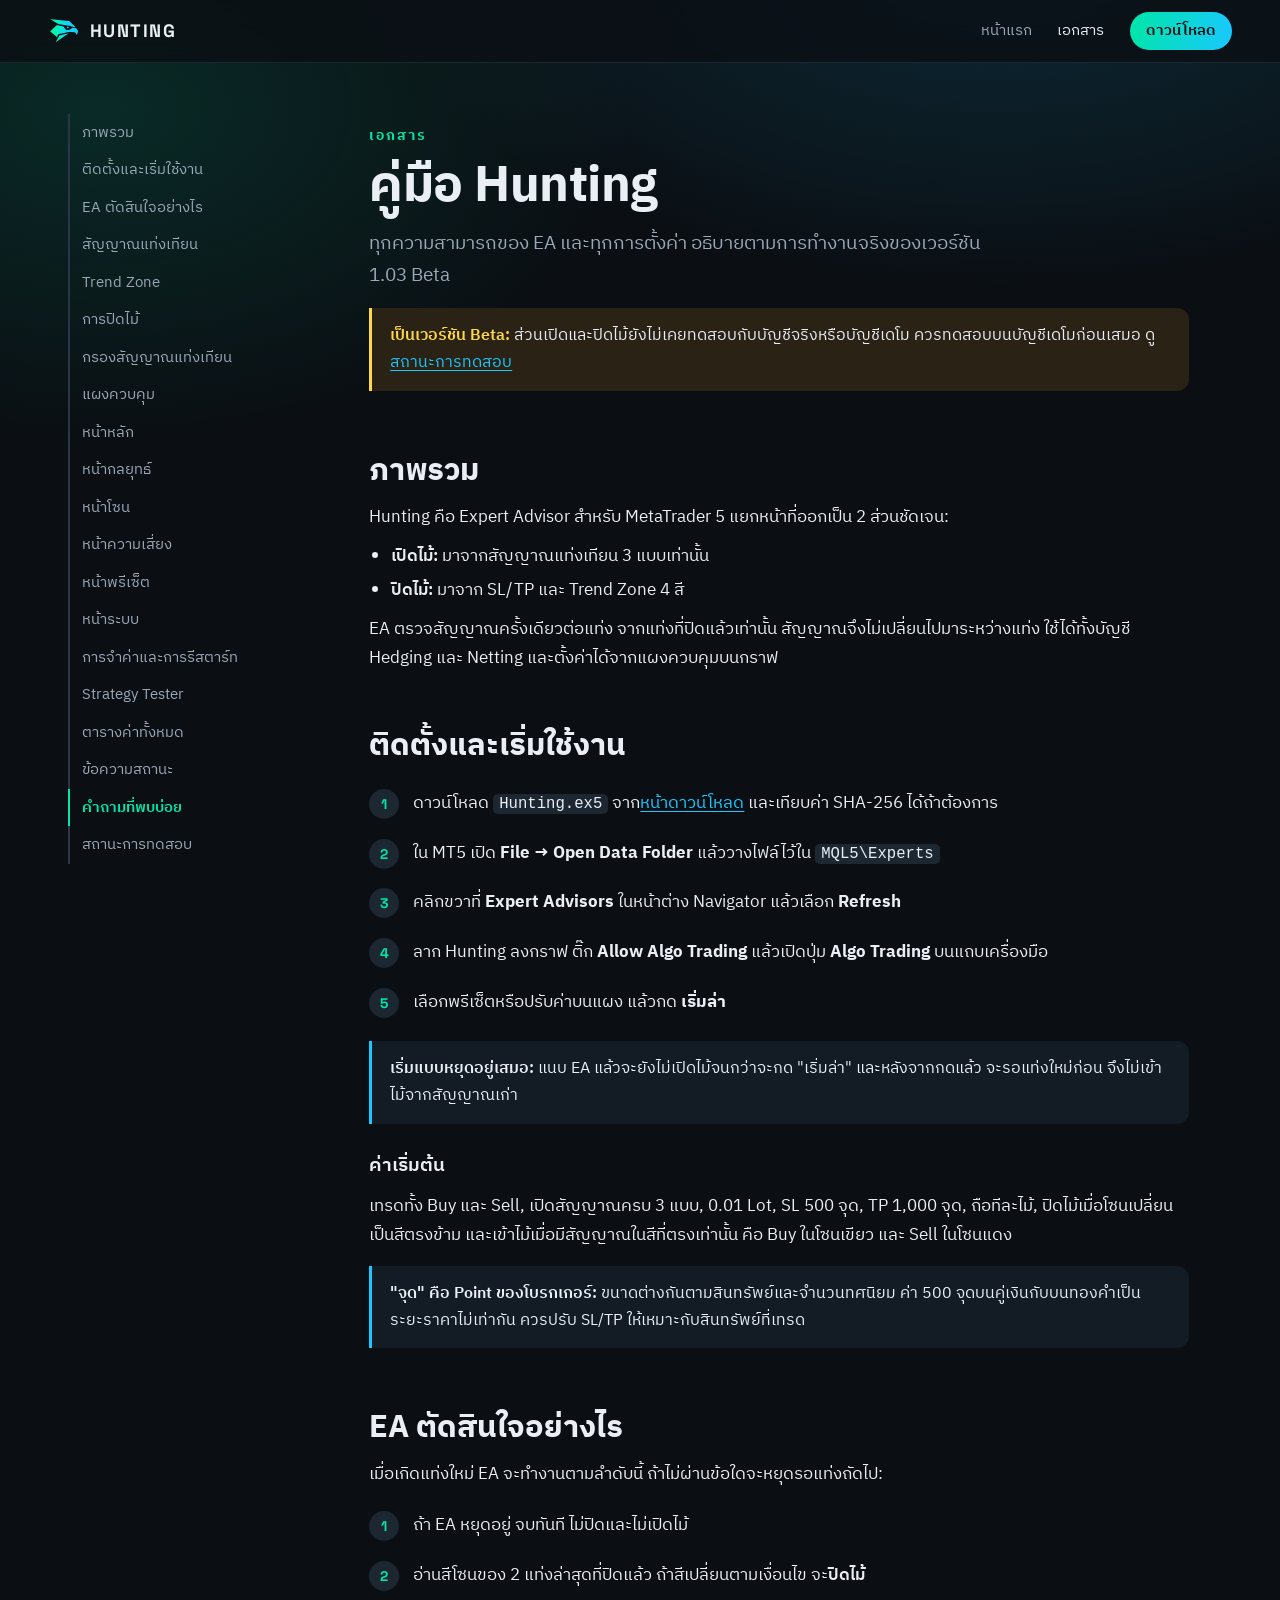
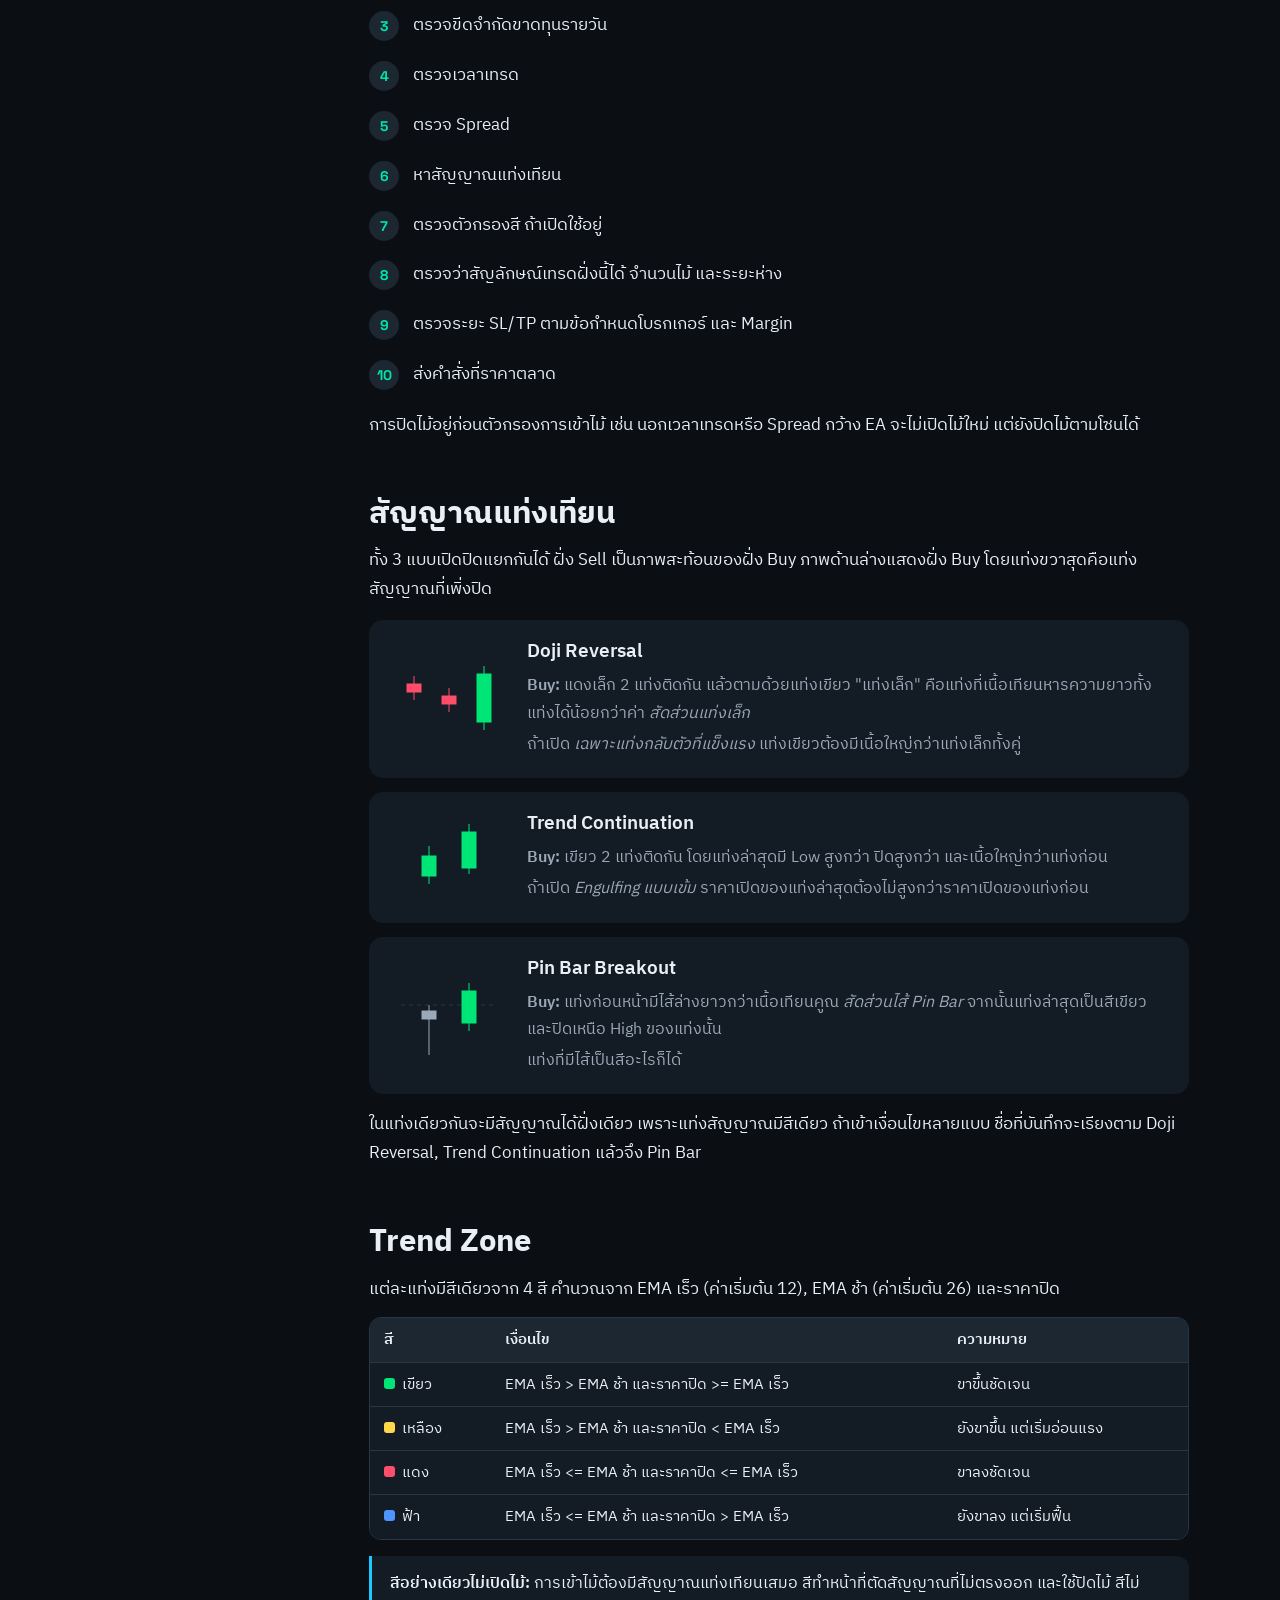
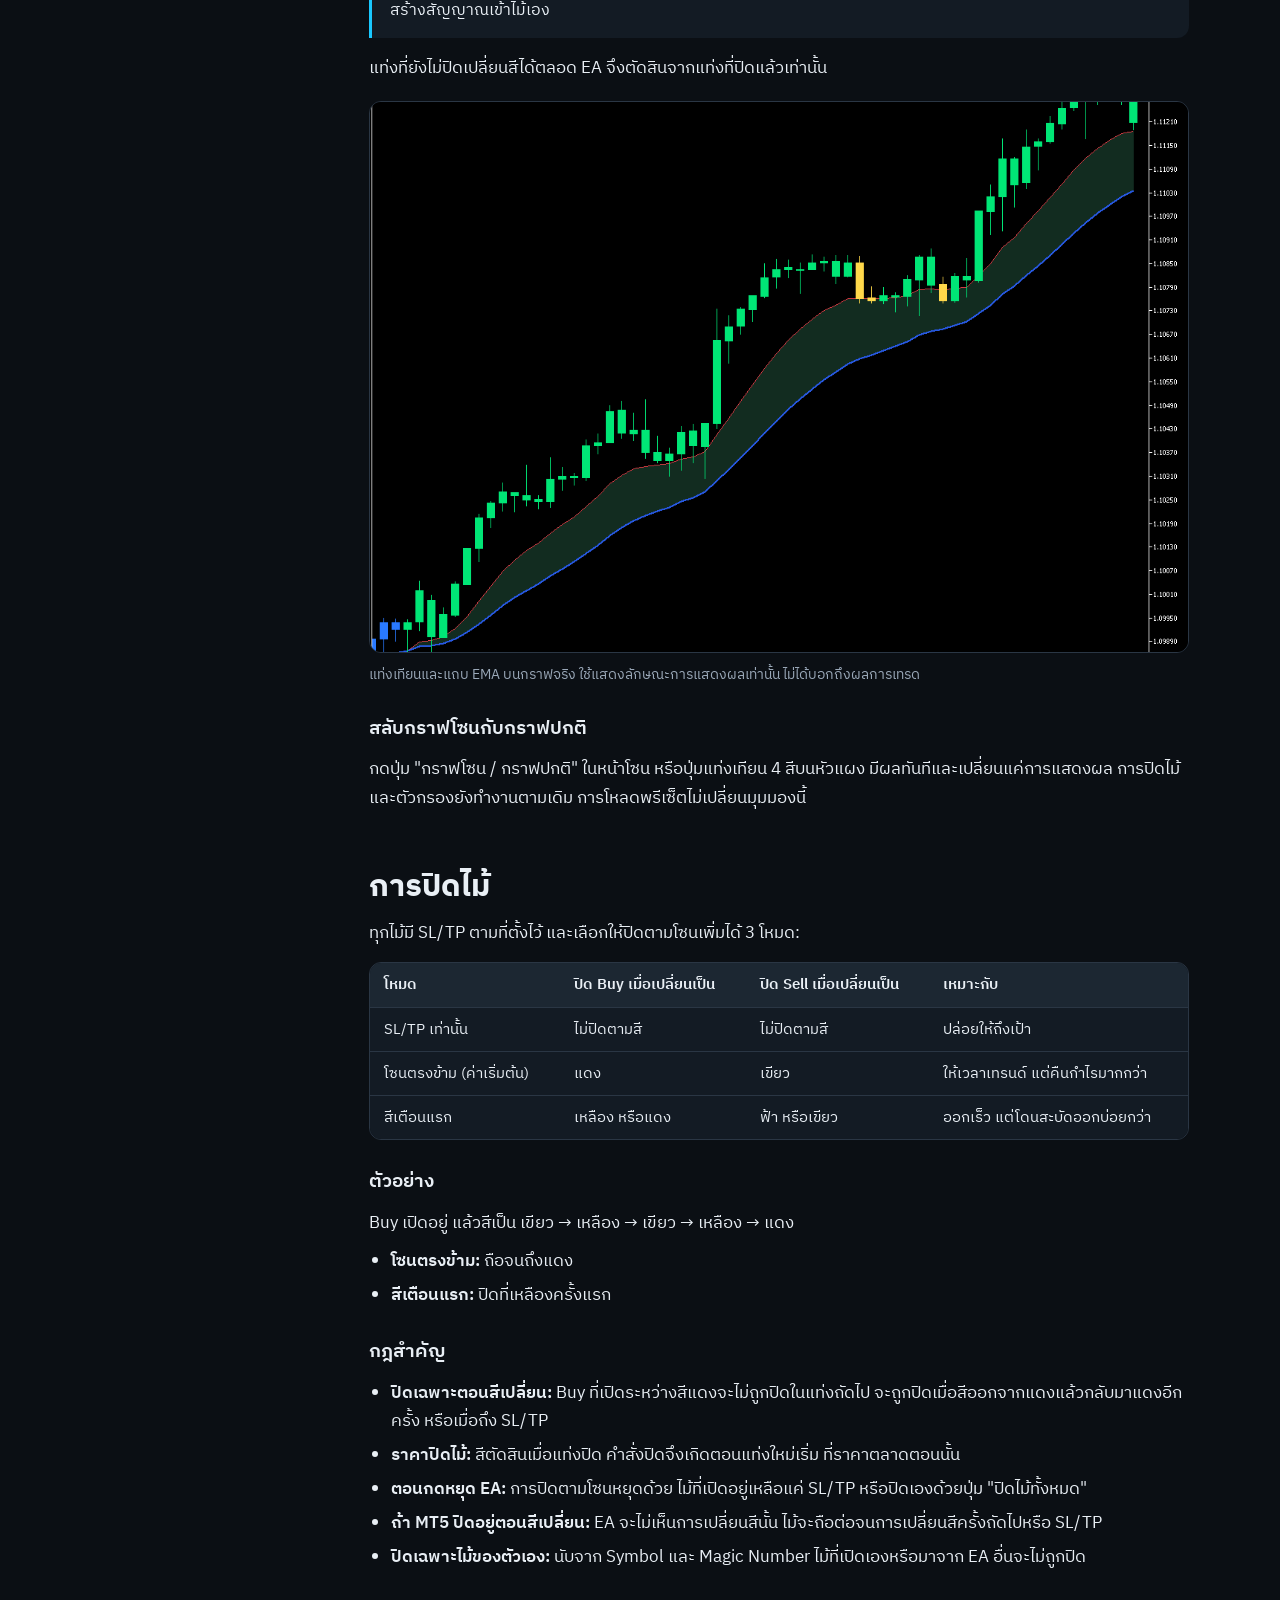
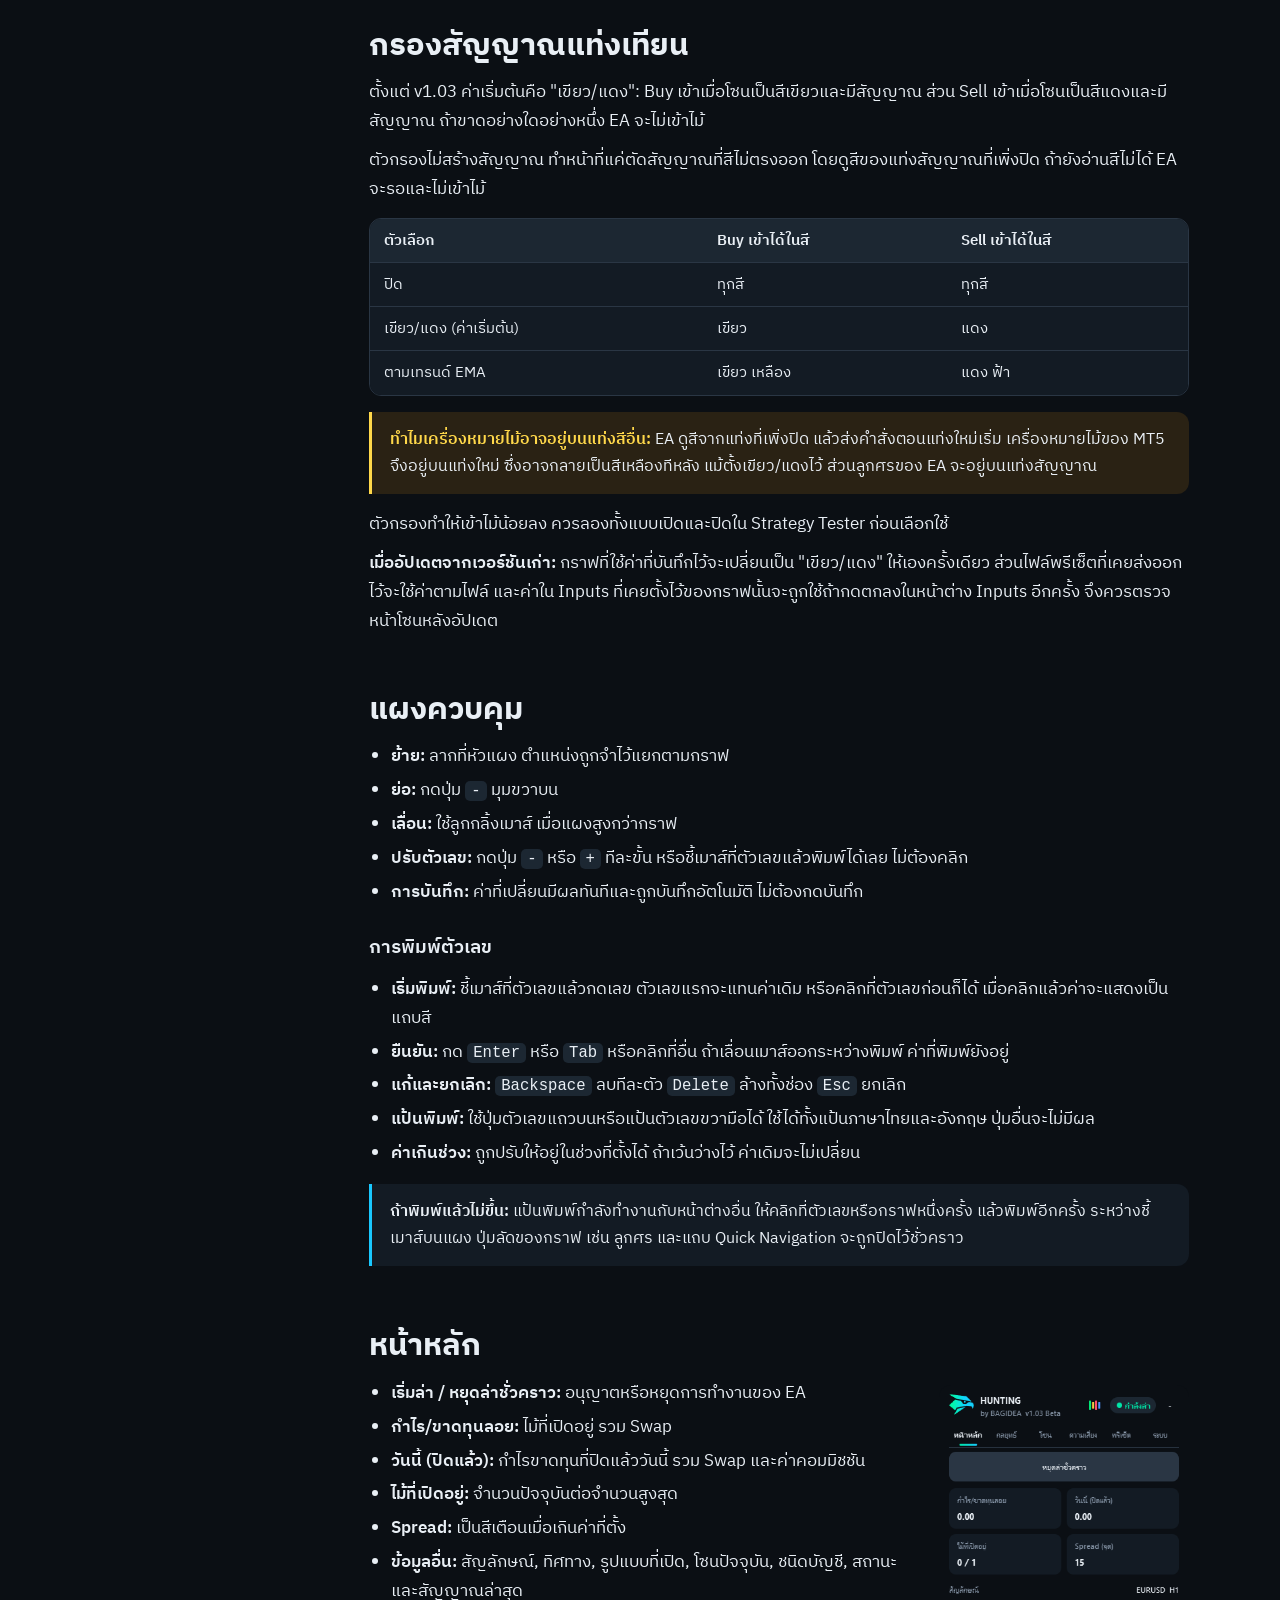
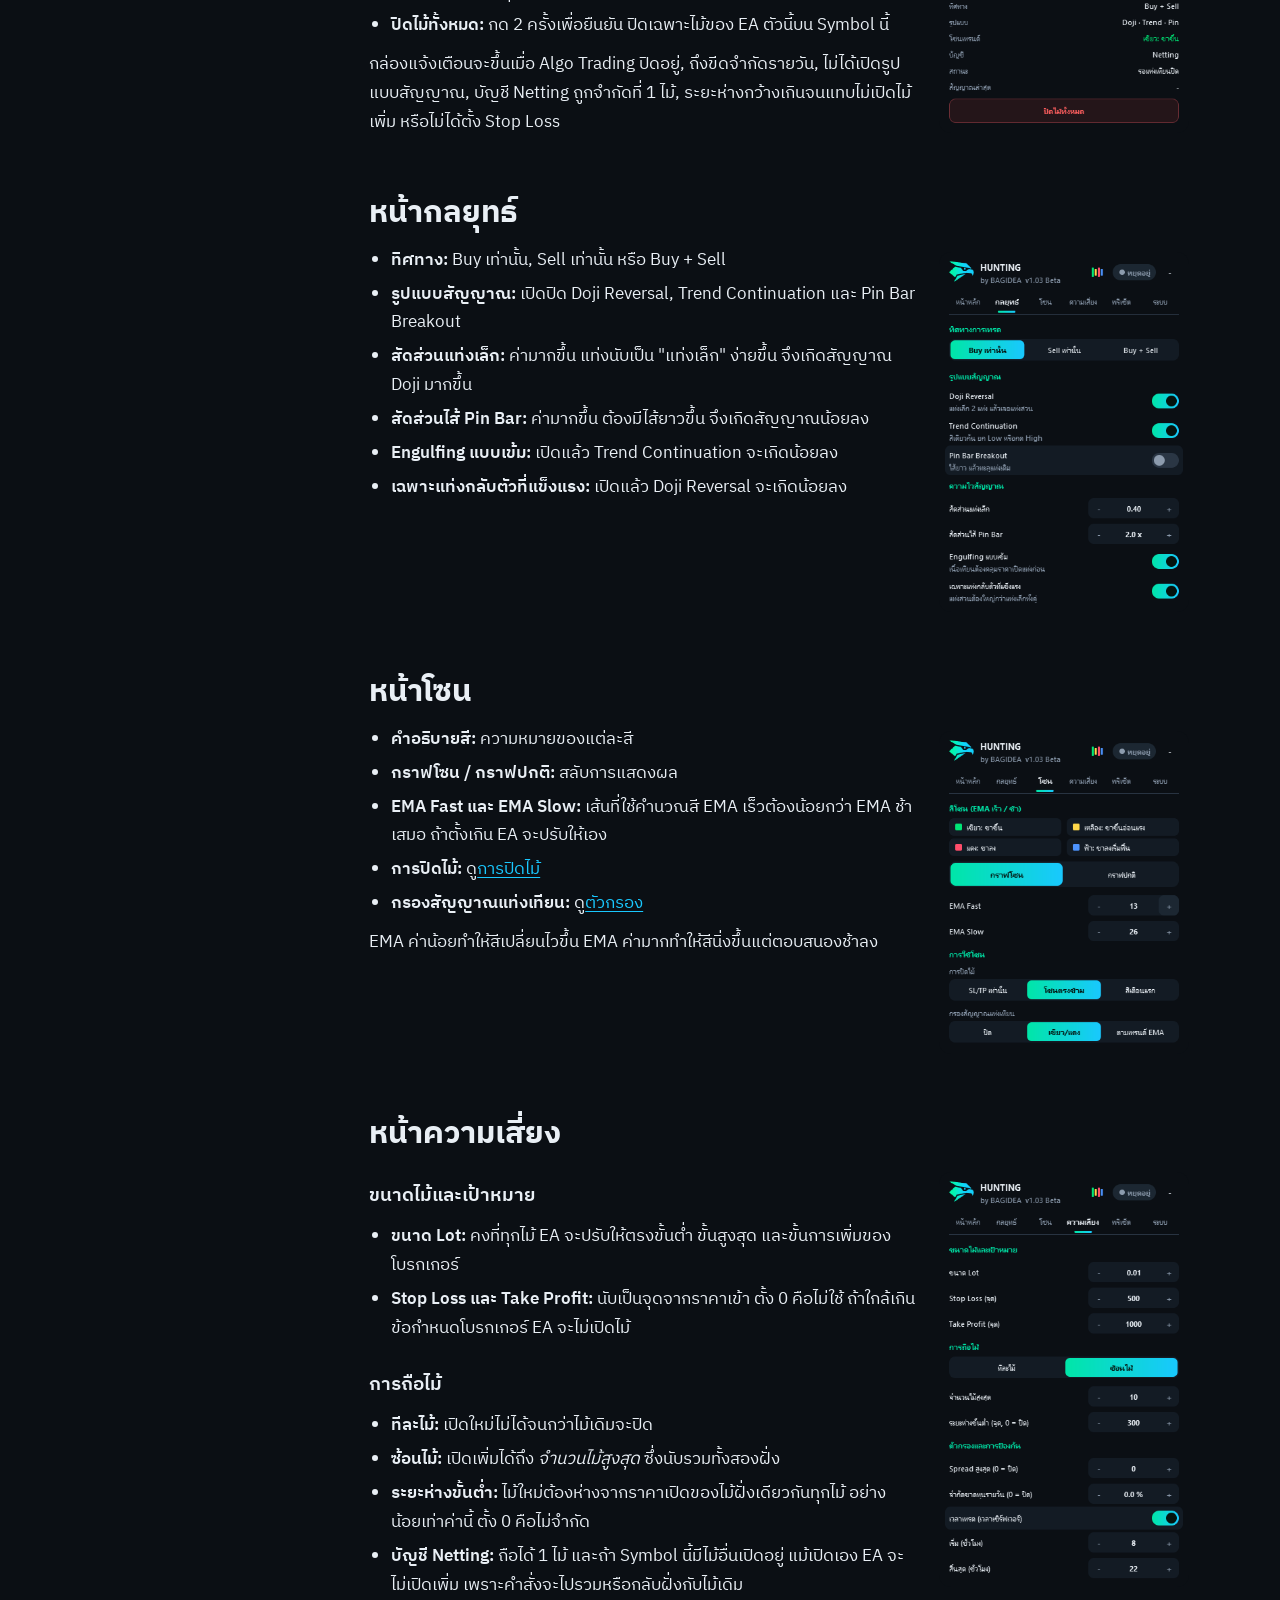
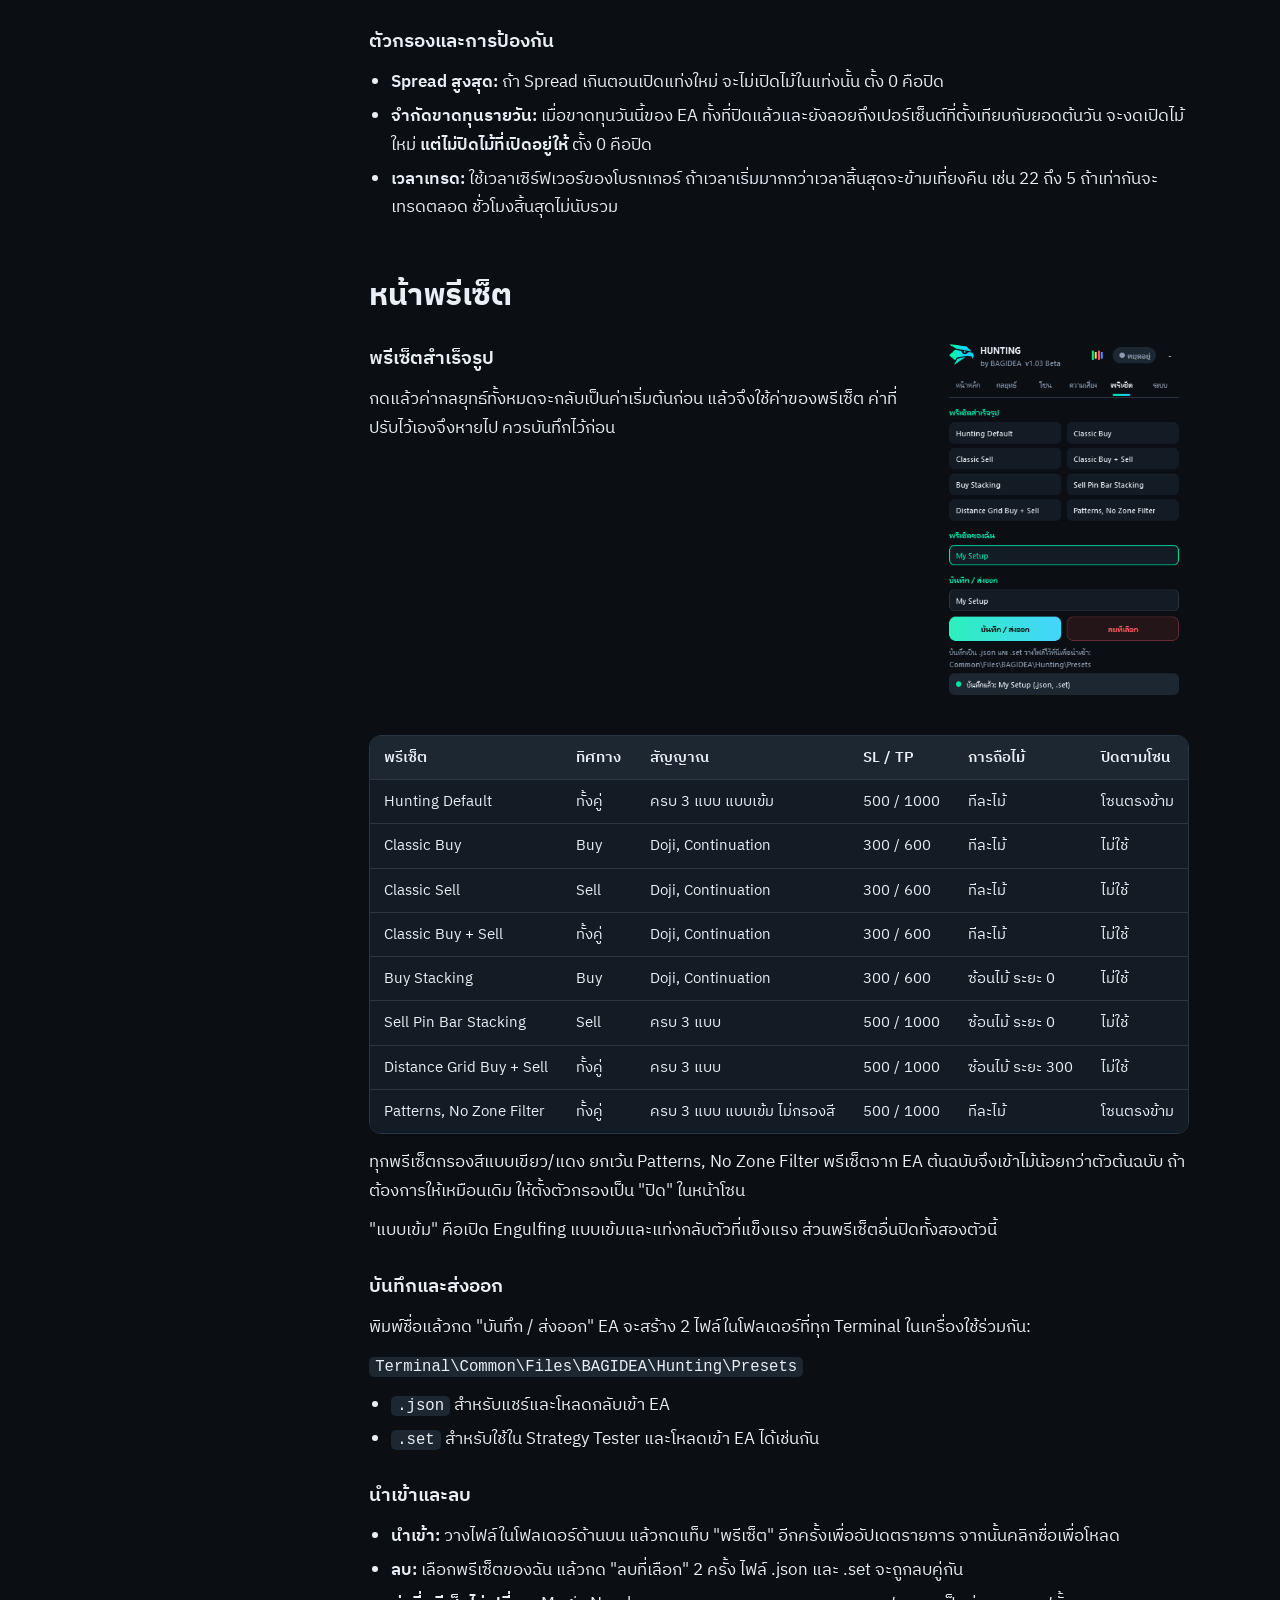
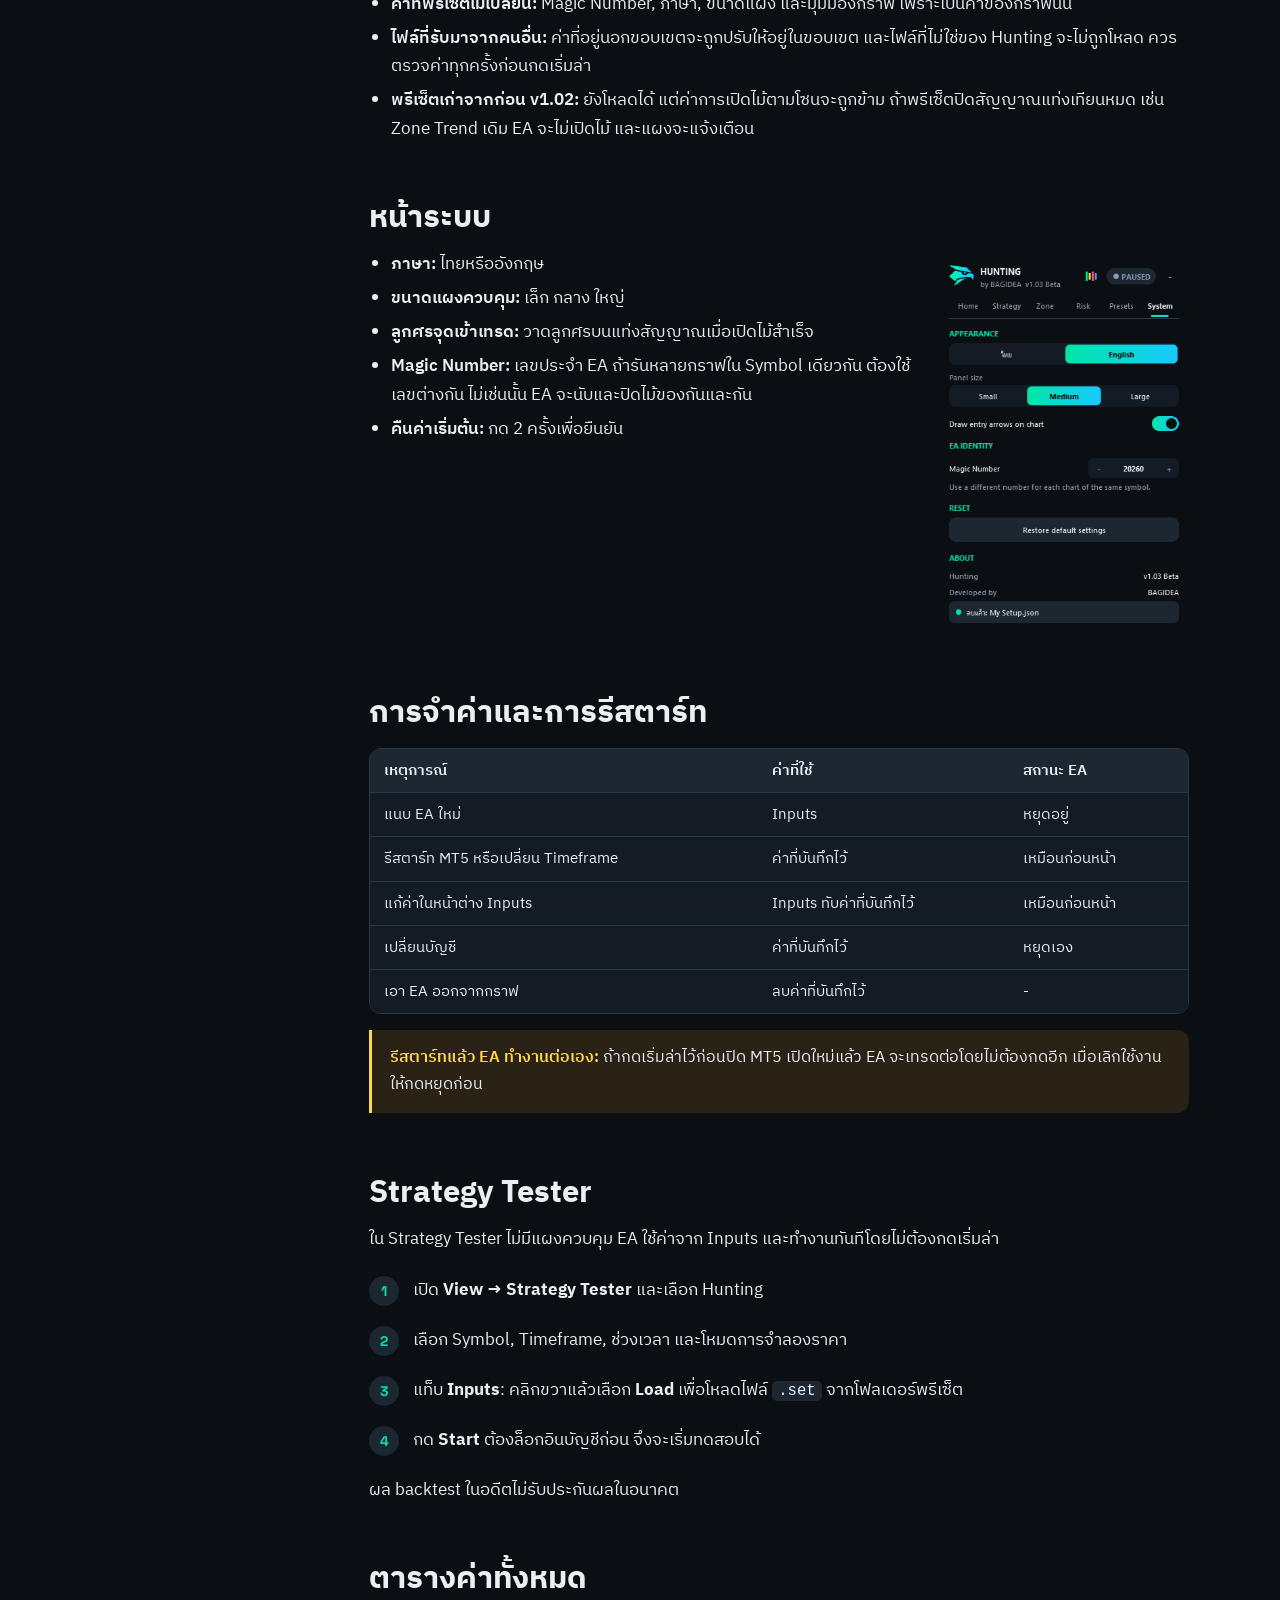
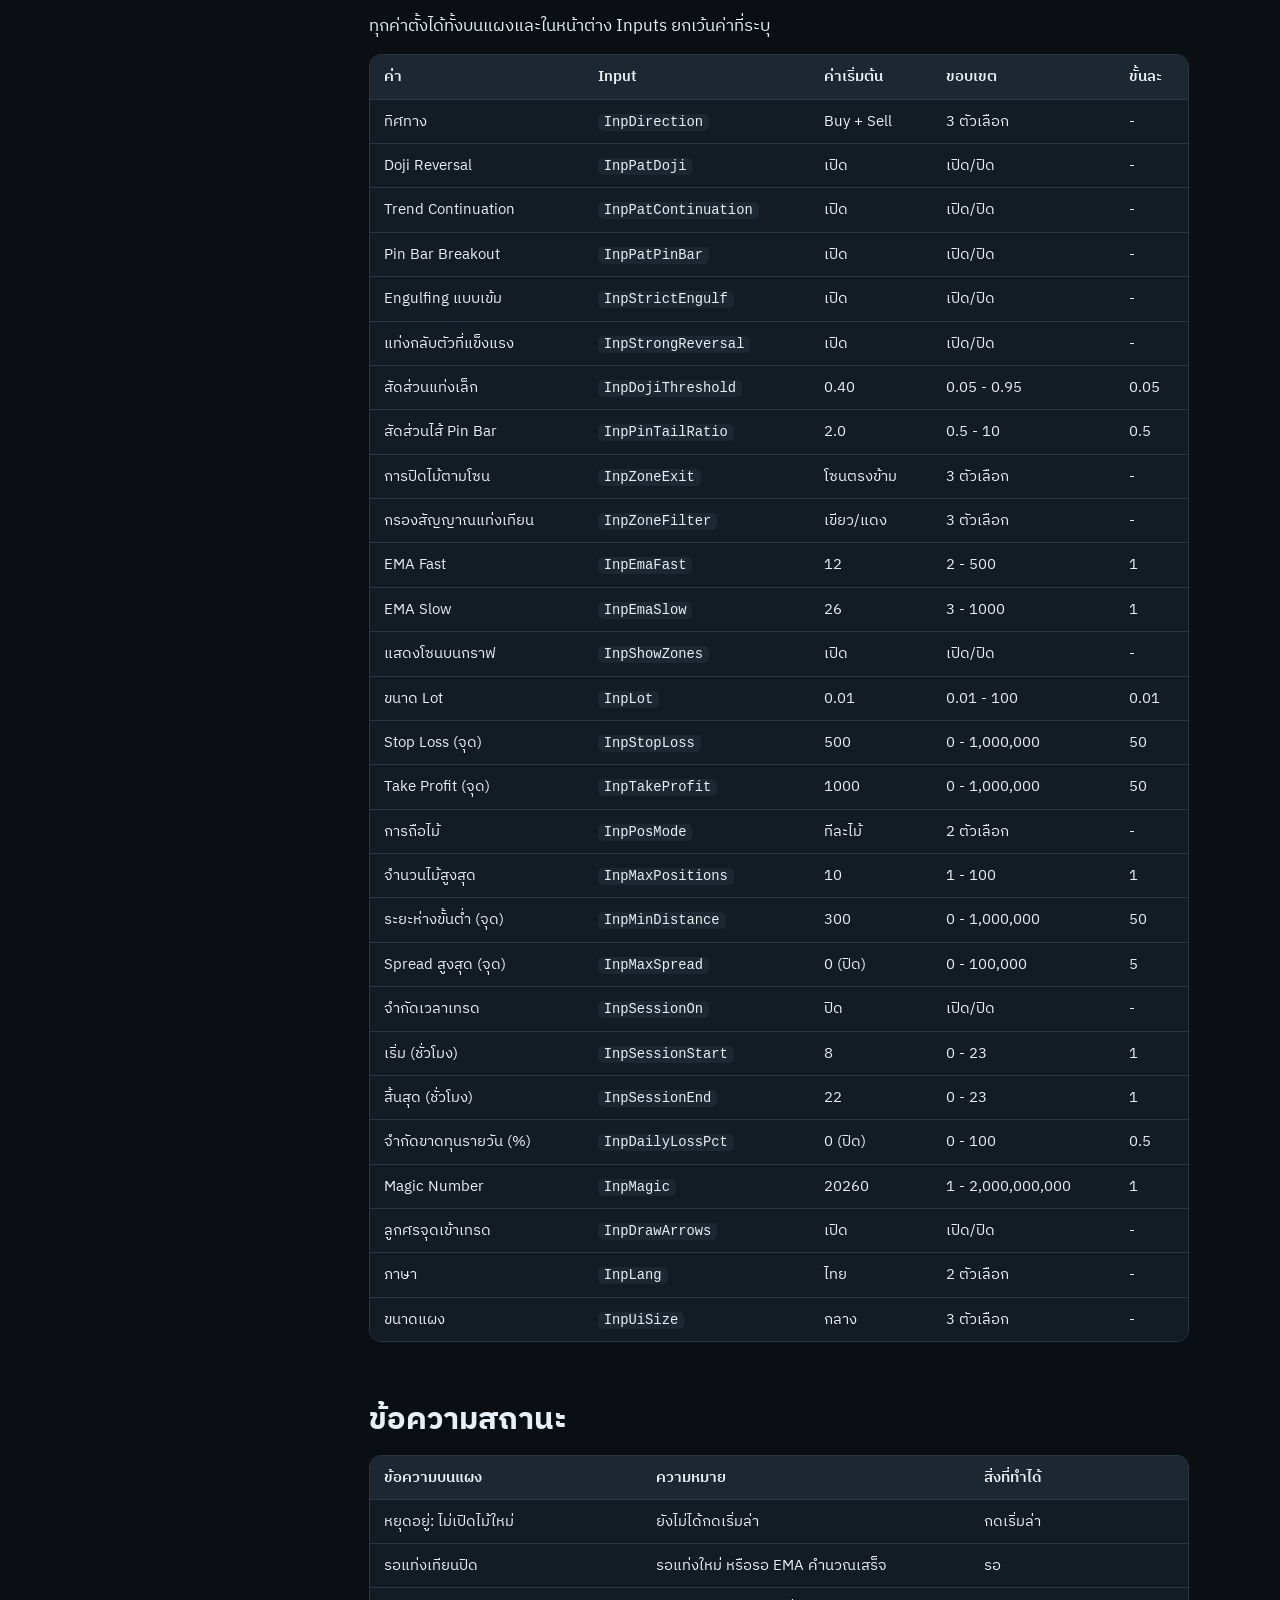
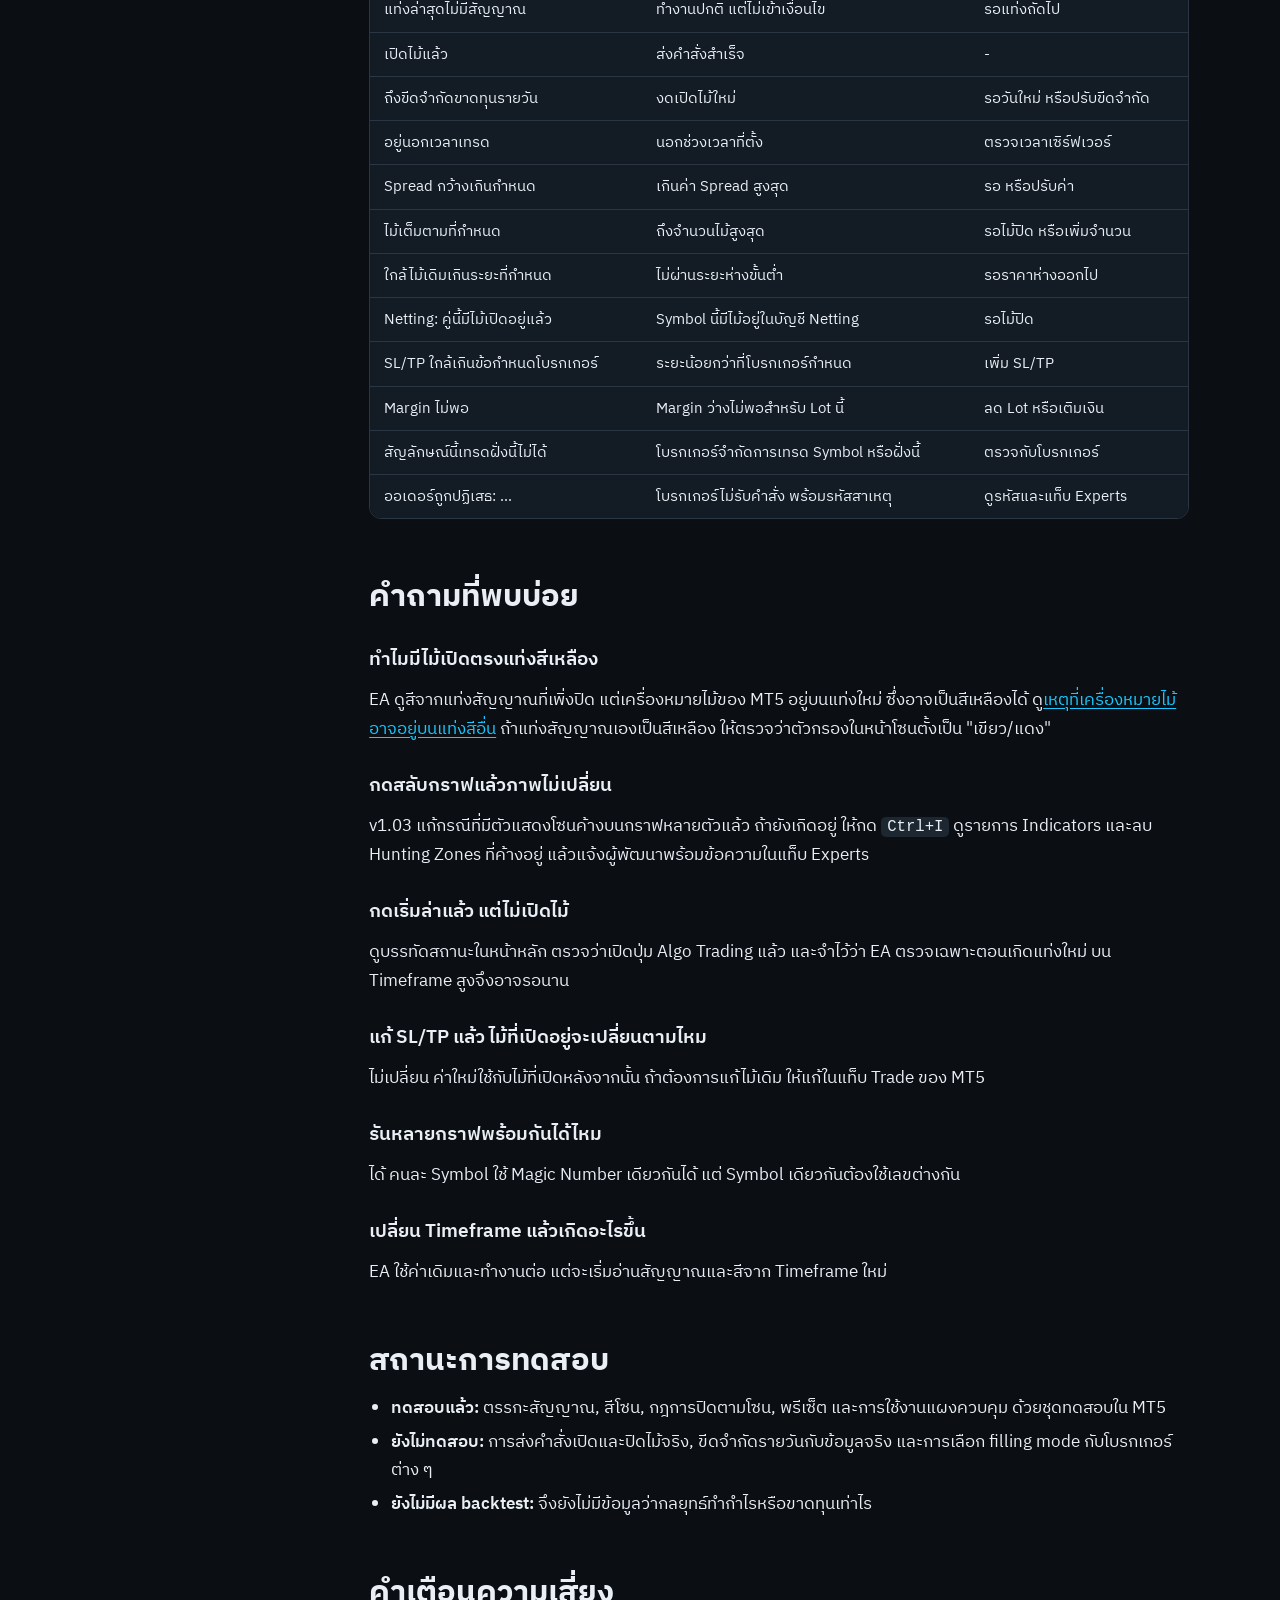
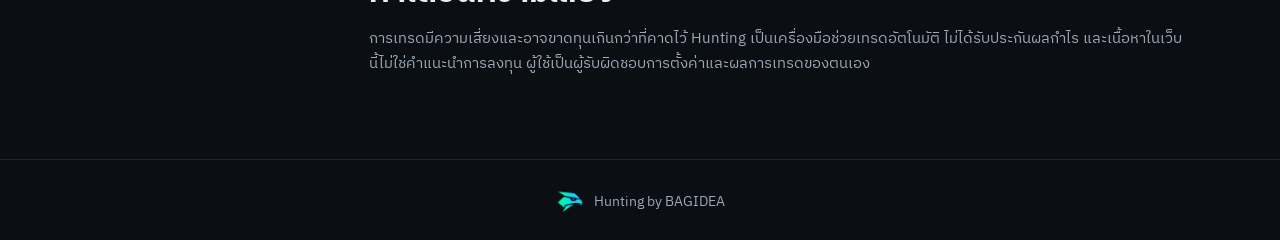
==== commit 97c36a8d: "Publish Hunting website v1.03 Beta Co-Authored-By: Claude Opus 5.5 <noreply@anthropic.com>" ====
--- a/docs.html
+++ b/docs.html
@@ -59,7 +59,7 @@
     <header>
       <p class="eyebrow">เอกสาร</p>
       <h1>คู่มือ Hunting</h1>
-      <p class="lead">ทุกความสามารถของ EA และทุกการตั้งค่า อธิบายตามการทำงานจริงของเวอร์ชัน 1.02 Beta</p>
+      <p class="lead">ทุกความสามารถของ EA และทุกการตั้งค่า อธิบายตามการทำงานจริงของเวอร์ชัน 1.03 Beta</p>
     </header>
 
     <div class="callout warn">
@@ -87,7 +87,7 @@
       </ol>
       <div class="callout"><strong>เริ่มแบบหยุดอยู่เสมอ:</strong> แนบ EA แล้วจะยังไม่เปิดไม้จนกว่าจะกด "เริ่มล่า" และหลังจากกดแล้ว จะรอแท่งใหม่ก่อน จึงไม่เข้าไม้จากสัญญาณเก่า</div>
       <h3>ค่าเริ่มต้น</h3>
-      <p>เทรดทั้ง Buy และ Sell, เปิดสัญญาณครบ 3 แบบ, 0.01 Lot, SL 500 จุด, TP 1,000 จุด, ถือทีละไม้, ปิดไม้เมื่อโซนเปลี่ยนเป็นสีตรงข้าม และไม่กรองสีตอนเข้าไม้</p>
+      <p>เทรดทั้ง Buy และ Sell, เปิดสัญญาณครบ 3 แบบ, 0.01 Lot, SL 500 จุด, TP 1,000 จุด, ถือทีละไม้, ปิดไม้เมื่อโซนเปลี่ยนเป็นสีตรงข้าม และเข้าไม้เมื่อมีสัญญาณในสีที่ตรงเท่านั้น คือ Buy ในโซนเขียว และ Sell ในโซนแดง</p>
       <div class="callout"><strong>"จุด" คือ Point ของโบรกเกอร์:</strong> ขนาดต่างกันตามสินทรัพย์และจำนวนทศนิยม ค่า 500 จุดบนคู่เงินกับบนทองคำเป็นระยะราคาไม่เท่ากัน ควรปรับ SL/TP ให้เหมาะกับสินทรัพย์ที่เทรด</div>
     </section>
 
@@ -162,7 +162,7 @@
           <tr class="z-blue"><td><span class="swatch"></span>ฟ้า</td><td>EMA เร็ว &lt;= EMA ช้า และราคาปิด &gt; EMA เร็ว</td><td>ยังขาลง แต่เริ่มฟื้น</td></tr>
         </tbody>
       </table></div>
-      <div class="callout"><strong>โซนไม่เปิดไม้:</strong> สีใช้สำหรับปิดไม้ และใช้กรองสัญญาณถ้าเลือกเปิดตัวกรองเท่านั้น สีไม่สร้างสัญญาณเข้าไม้เอง</div>
+      <div class="callout"><strong>สีอย่างเดียวไม่เปิดไม้:</strong> การเข้าไม้ต้องมีสัญญาณแท่งเทียนเสมอ สีทำหน้าที่ตัดสัญญาณที่ไม่ตรงออก และใช้ปิดไม้ สีไม่สร้างสัญญาณเข้าไม้เอง</div>
       <p>แท่งที่ยังไม่ปิดเปลี่ยนสีได้ตลอด EA จึงตัดสินจากแท่งที่ปิดแล้วเท่านั้น</p>
       <figure class="doc-shot">
         <img src="assets/img/zones-chart.png" alt="กราฟ EURUSD H1 ที่แท่งเทียนเป็นสีตามโซน พร้อมแถบระหว่างเส้น EMA" loading="lazy" width="1100" height="740">
@@ -201,17 +201,19 @@
 
     <section id="filter">
       <h2>กรองสัญญาณแท่งเทียน</h2>
-      <p>ตัวกรองไม่สร้างสัญญาณ ทำหน้าที่แค่ตัดสัญญาณที่สีไม่ตรงออก โดยดูสีของแท่งสัญญาณที่เพิ่งปิด</p>
+      <p>ตั้งแต่ v1.03 ค่าเริ่มต้นคือ "เขียว/แดง": Buy เข้าเมื่อโซนเป็นสีเขียวและมีสัญญาณ ส่วน Sell เข้าเมื่อโซนเป็นสีแดงและมีสัญญาณ ถ้าขาดอย่างใดอย่างหนึ่ง EA จะไม่เข้าไม้</p>
+      <p>ตัวกรองไม่สร้างสัญญาณ ทำหน้าที่แค่ตัดสัญญาณที่สีไม่ตรงออก โดยดูสีของแท่งสัญญาณที่เพิ่งปิด ถ้ายังอ่านสีไม่ได้ EA จะรอและไม่เข้าไม้</p>
       <div class="table-wrap"><table>
         <thead><tr><th>ตัวเลือก</th><th>Buy เข้าได้ในสี</th><th>Sell เข้าได้ในสี</th></tr></thead>
         <tbody>
-          <tr><td>ปิด (ค่าเริ่มต้น)</td><td>ทุกสี</td><td>ทุกสี</td></tr>
-          <tr><td>เขียว/แดง</td><td>เขียว</td><td>แดง</td></tr>
+          <tr><td>ปิด</td><td>ทุกสี</td><td>ทุกสี</td></tr>
+          <tr><td>เขียว/แดง (ค่าเริ่มต้น)</td><td>เขียว</td><td>แดง</td></tr>
           <tr><td>ตามเทรนด์ EMA</td><td>เขียว เหลือง</td><td>แดง ฟ้า</td></tr>
         </tbody>
       </table></div>
       <div class="callout warn"><strong>ทำไมเครื่องหมายไม้อาจอยู่บนแท่งสีอื่น:</strong> EA ดูสีจากแท่งที่เพิ่งปิด แล้วส่งคำสั่งตอนแท่งใหม่เริ่ม เครื่องหมายไม้ของ MT5 จึงอยู่บนแท่งใหม่ ซึ่งอาจกลายเป็นสีเหลืองทีหลัง แม้ตั้งเขียว/แดงไว้ ส่วนลูกศรของ EA จะอยู่บนแท่งสัญญาณ</div>
       <p>ตัวกรองทำให้เข้าไม้น้อยลง ควรลองทั้งแบบเปิดและปิดใน Strategy Tester ก่อนเลือกใช้</p>
+      <p><strong>เมื่ออัปเดตจากเวอร์ชันเก่า:</strong> กราฟที่ใช้ค่าที่บันทึกไว้จะเปลี่ยนเป็น "เขียว/แดง" ให้เองครั้งเดียว ส่วนไฟล์พรีเซ็ตที่เคยส่งออกไว้จะใช้ค่าตามไฟล์ และค่าใน Inputs ที่เคยตั้งไว้ของกราฟนั้นจะถูกใช้ถ้ากดตกลงในหน้าต่าง Inputs อีกครั้ง จึงควรตรวจหน้าโซนหลังอัปเดต</p>
     </section>
 
     <section id="panel">
@@ -220,10 +222,18 @@
         <li><strong>ย้าย:</strong> ลากที่หัวแผง ตำแหน่งถูกจำไว้แยกตามกราฟ</li>
         <li><strong>ย่อ:</strong> กดปุ่ม <code>-</code> มุมขวาบน</li>
         <li><strong>เลื่อน:</strong> ใช้ลูกกลิ้งเมาส์ เมื่อแผงสูงกว่ากราฟ</li>
-        <li><strong>ปรับตัวเลข:</strong> กดปุ่ม <code>-</code> หรือ <code>+</code> ทีละขั้น หรือคลิกที่ตัวเลขแล้วพิมพ์</li>
+        <li><strong>ปรับตัวเลข:</strong> กดปุ่ม <code>-</code> หรือ <code>+</code> ทีละขั้น หรือชี้เมาส์ที่ตัวเลขแล้วพิมพ์ได้เลย ไม่ต้องคลิก</li>
         <li><strong>การบันทึก:</strong> ค่าที่เปลี่ยนมีผลทันทีและถูกบันทึกอัตโนมัติ ไม่ต้องกดบันทึก</li>
       </ul>
-      <div class="callout warn"><strong>ปัญหาที่ทราบใน v1.02:</strong> ช่องตัวเลขพิมพ์ไม่ได้ ระหว่างนี้ใช้ปุ่ม <code>-</code> และ <code>+</code> แทน หรือแก้ค่าในหน้าต่าง Inputs ของ EA แก้แล้วในโค้ดและจะมาในเวอร์ชันถัดไป เวอร์ชันนั้นคลิกครั้งเดียวแล้วพิมพ์ได้เลย ใช้แป้นตัวเลขแบบอังกฤษ และถ้ากรอกสิ่งที่ไม่ใช่ตัวเลข ค่าเดิมจะไม่เปลี่ยน</div>
+      <h3>การพิมพ์ตัวเลข</h3>
+      <ul>
+        <li><strong>เริ่มพิมพ์:</strong> ชี้เมาส์ที่ตัวเลขแล้วกดเลข ตัวเลขแรกจะแทนค่าเดิม หรือคลิกที่ตัวเลขก่อนก็ได้ เมื่อคลิกแล้วค่าจะแสดงเป็นแถบสี</li>
+        <li><strong>ยืนยัน:</strong> กด <code>Enter</code> หรือ <code>Tab</code> หรือคลิกที่อื่น ถ้าเลื่อนเมาส์ออกระหว่างพิมพ์ ค่าที่พิมพ์ยังอยู่</li>
+        <li><strong>แก้และยกเลิก:</strong> <code>Backspace</code> ลบทีละตัว <code>Delete</code> ล้างทั้งช่อง <code>Esc</code> ยกเลิก</li>
+        <li><strong>แป้นพิมพ์:</strong> ใช้ปุ่มตัวเลขแถวบนหรือแป้นตัวเลขขวามือได้ ใช้ได้ทั้งแป้นภาษาไทยและอังกฤษ ปุ่มอื่นจะไม่มีผล</li>
+        <li><strong>ค่าเกินช่วง:</strong> ถูกปรับให้อยู่ในช่วงที่ตั้งได้ ถ้าเว้นว่างไว้ ค่าเดิมจะไม่เปลี่ยน</li>
+      </ul>
+      <div class="callout"><strong>ถ้าพิมพ์แล้วไม่ขึ้น:</strong> แป้นพิมพ์กำลังทำงานกับหน้าต่างอื่น ให้คลิกที่ตัวเลขหรือกราฟหนึ่งครั้ง แล้วพิมพ์อีกครั้ง ระหว่างชี้เมาส์บนแผง ปุ่มลัดของกราฟ เช่น ลูกศร และแถบ Quick Navigation จะถูกปิดไว้ชั่วคราว</div>
     </section>
 
     <section id="home">
@@ -310,9 +320,10 @@
           <tr><td>Buy Stacking</td><td>Buy</td><td>Doji, Continuation</td><td>300 / 600</td><td>ซ้อนไม้ ระยะ 0</td><td>ไม่ใช้</td></tr>
           <tr><td>Sell Pin Bar Stacking</td><td>Sell</td><td>ครบ 3 แบบ</td><td>500 / 1000</td><td>ซ้อนไม้ ระยะ 0</td><td>ไม่ใช้</td></tr>
           <tr><td>Distance Grid Buy + Sell</td><td>ทั้งคู่</td><td>ครบ 3 แบบ</td><td>500 / 1000</td><td>ซ้อนไม้ ระยะ 300</td><td>ไม่ใช้</td></tr>
-          <tr><td>Patterns + Zone Filter</td><td>ทั้งคู่</td><td>ครบ 3 แบบ แบบเข้ม กรองเขียว/แดง</td><td>500 / 1000</td><td>ทีละไม้</td><td>โซนตรงข้าม</td></tr>
-        </tbody>
-      </table></div>
+          <tr><td>Patterns, No Zone Filter</td><td>ทั้งคู่</td><td>ครบ 3 แบบ แบบเข้ม ไม่กรองสี</td><td>500 / 1000</td><td>ทีละไม้</td><td>โซนตรงข้าม</td></tr>
+        </tbody>
+      </table></div>
+      <p>ทุกพรีเซ็ตกรองสีแบบเขียว/แดง ยกเว้น Patterns, No Zone Filter พรีเซ็ตจาก EA ต้นฉบับจึงเข้าไม้น้อยกว่าตัวต้นฉบับ ถ้าต้องการให้เหมือนเดิม ให้ตั้งตัวกรองเป็น "ปิด" ในหน้าโซน</p>
       <p>"แบบเข้ม" คือเปิด Engulfing แบบเข้มและแท่งกลับตัวที่แข็งแรง ส่วนพรีเซ็ตอื่นปิดทั้งสองตัวนี้</p>
       <h3>บันทึกและส่งออก</h3>
       <p>พิมพ์ชื่อแล้วกด "บันทึก / ส่งออก" EA จะสร้าง 2 ไฟล์ในโฟลเดอร์ที่ทุก Terminal ในเครื่องใช้ร่วมกัน:</p>
@@ -386,7 +397,7 @@
           <tr><td>สัดส่วนแท่งเล็ก</td><td><code>InpDojiThreshold</code></td><td>0.40</td><td>0.05 - 0.95</td><td>0.05</td></tr>
           <tr><td>สัดส่วนไส้ Pin Bar</td><td><code>InpPinTailRatio</code></td><td>2.0</td><td>0.5 - 10</td><td>0.5</td></tr>
           <tr><td>การปิดไม้ตามโซน</td><td><code>InpZoneExit</code></td><td>โซนตรงข้าม</td><td>3 ตัวเลือก</td><td>-</td></tr>
-          <tr><td>กรองสัญญาณแท่งเทียน</td><td><code>InpZoneFilter</code></td><td>ปิด</td><td>3 ตัวเลือก</td><td>-</td></tr>
+          <tr><td>กรองสัญญาณแท่งเทียน</td><td><code>InpZoneFilter</code></td><td>เขียว/แดง</td><td>3 ตัวเลือก</td><td>-</td></tr>
           <tr><td>EMA Fast</td><td><code>InpEmaFast</code></td><td>12</td><td>2 - 500</td><td>1</td></tr>
           <tr><td>EMA Slow</td><td><code>InpEmaSlow</code></td><td>26</td><td>3 - 1000</td><td>1</td></tr>
           <tr><td>แสดงโซนบนกราฟ</td><td><code>InpShowZones</code></td><td>เปิด</td><td>เปิด/ปิด</td><td>-</td></tr>
@@ -435,7 +446,9 @@
     <section id="faq">
       <h2>คำถามที่พบบ่อย</h2>
       <h3>ทำไมมีไม้เปิดตรงแท่งสีเหลือง</h3>
-      <p>ค่าเริ่มต้นไม่กรองสี สัญญาณแท่งเทียนจึงเข้าไม้ได้ทุกสี ถ้าไม่ต้องการ ให้ตั้งตัวกรองเป็น "เขียว/แดง" และดู<a class="link" href="#filter">เหตุที่เครื่องหมายไม้อาจอยู่บนแท่งสีอื่น</a></p>
+      <p>EA ดูสีจากแท่งสัญญาณที่เพิ่งปิด แต่เครื่องหมายไม้ของ MT5 อยู่บนแท่งใหม่ ซึ่งอาจเป็นสีเหลืองได้ ดู<a class="link" href="#filter">เหตุที่เครื่องหมายไม้อาจอยู่บนแท่งสีอื่น</a> ถ้าแท่งสัญญาณเองเป็นสีเหลือง ให้ตรวจว่าตัวกรองในหน้าโซนตั้งเป็น "เขียว/แดง"</p>
+      <h3>กดสลับกราฟแล้วภาพไม่เปลี่ยน</h3>
+      <p>v1.03 แก้กรณีที่มีตัวแสดงโซนค้างบนกราฟหลายตัวแล้ว ถ้ายังเกิดอยู่ ให้กด <code>Ctrl+I</code> ดูรายการ Indicators และลบ Hunting Zones ที่ค้างอยู่ แล้วแจ้งผู้พัฒนาพร้อมข้อความในแท็บ Experts</p>
       <h3>กดเริ่มล่าแล้ว แต่ไม่เปิดไม้</h3>
       <p>ดูบรรทัดสถานะในหน้าหลัก ตรวจว่าเปิดปุ่ม Algo Trading แล้ว และจำไว้ว่า EA ตรวจเฉพาะตอนเกิดแท่งใหม่ บน Timeframe สูงจึงอาจรอนาน</p>
       <h3>แก้ SL/TP แล้ว ไม้ที่เปิดอยู่จะเปลี่ยนตามไหม</h3>
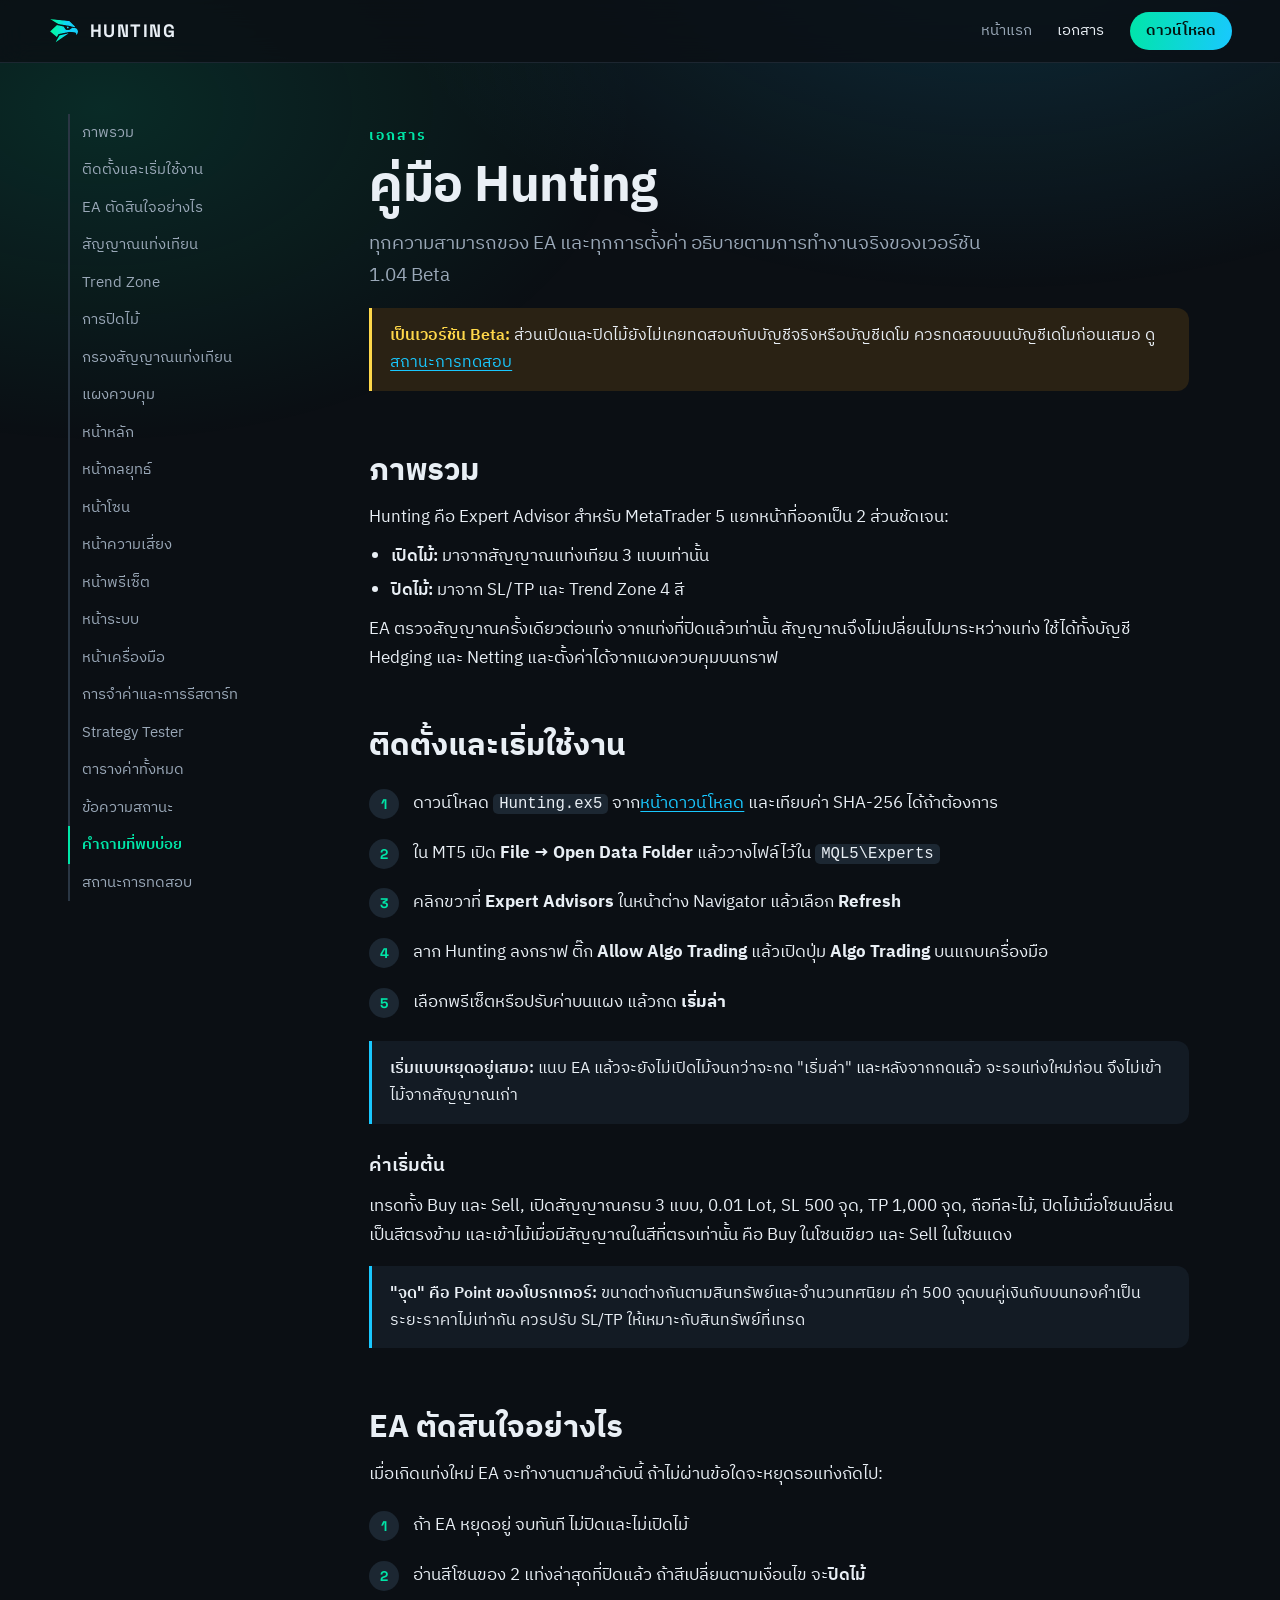
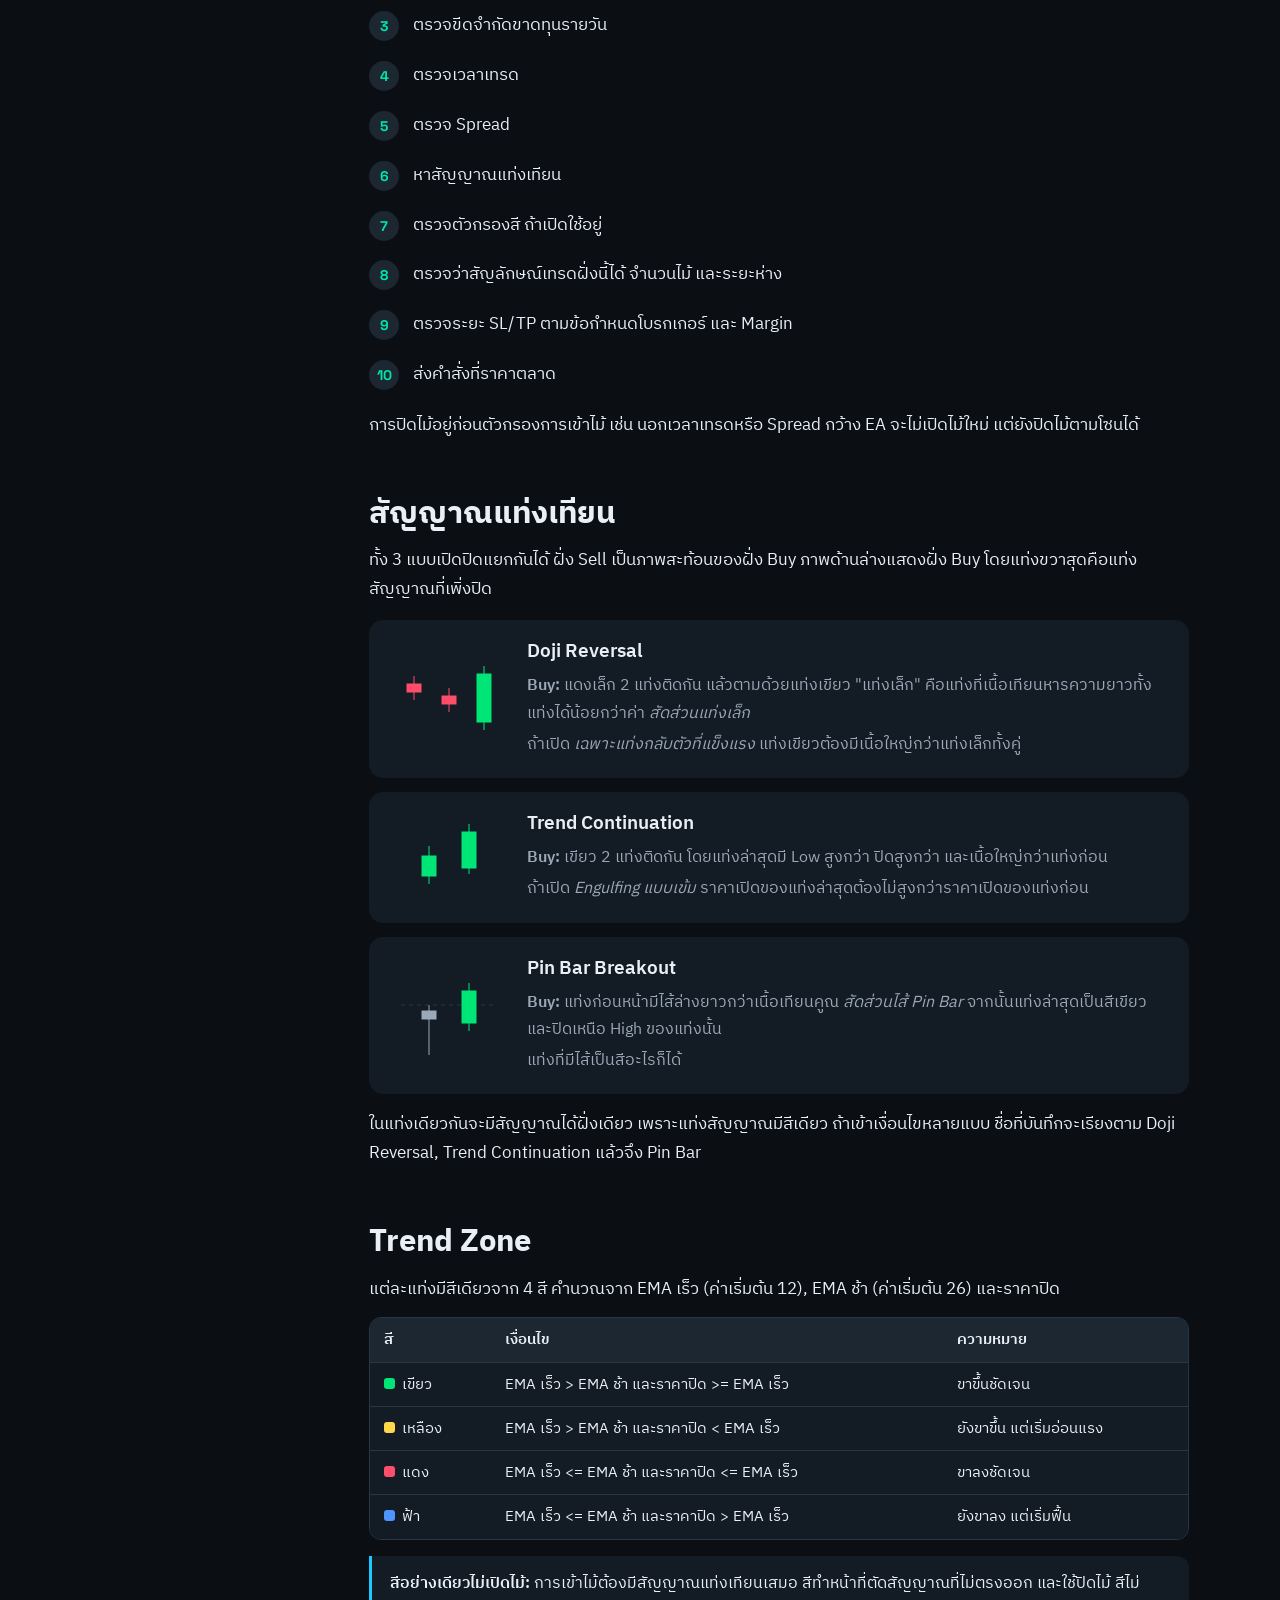
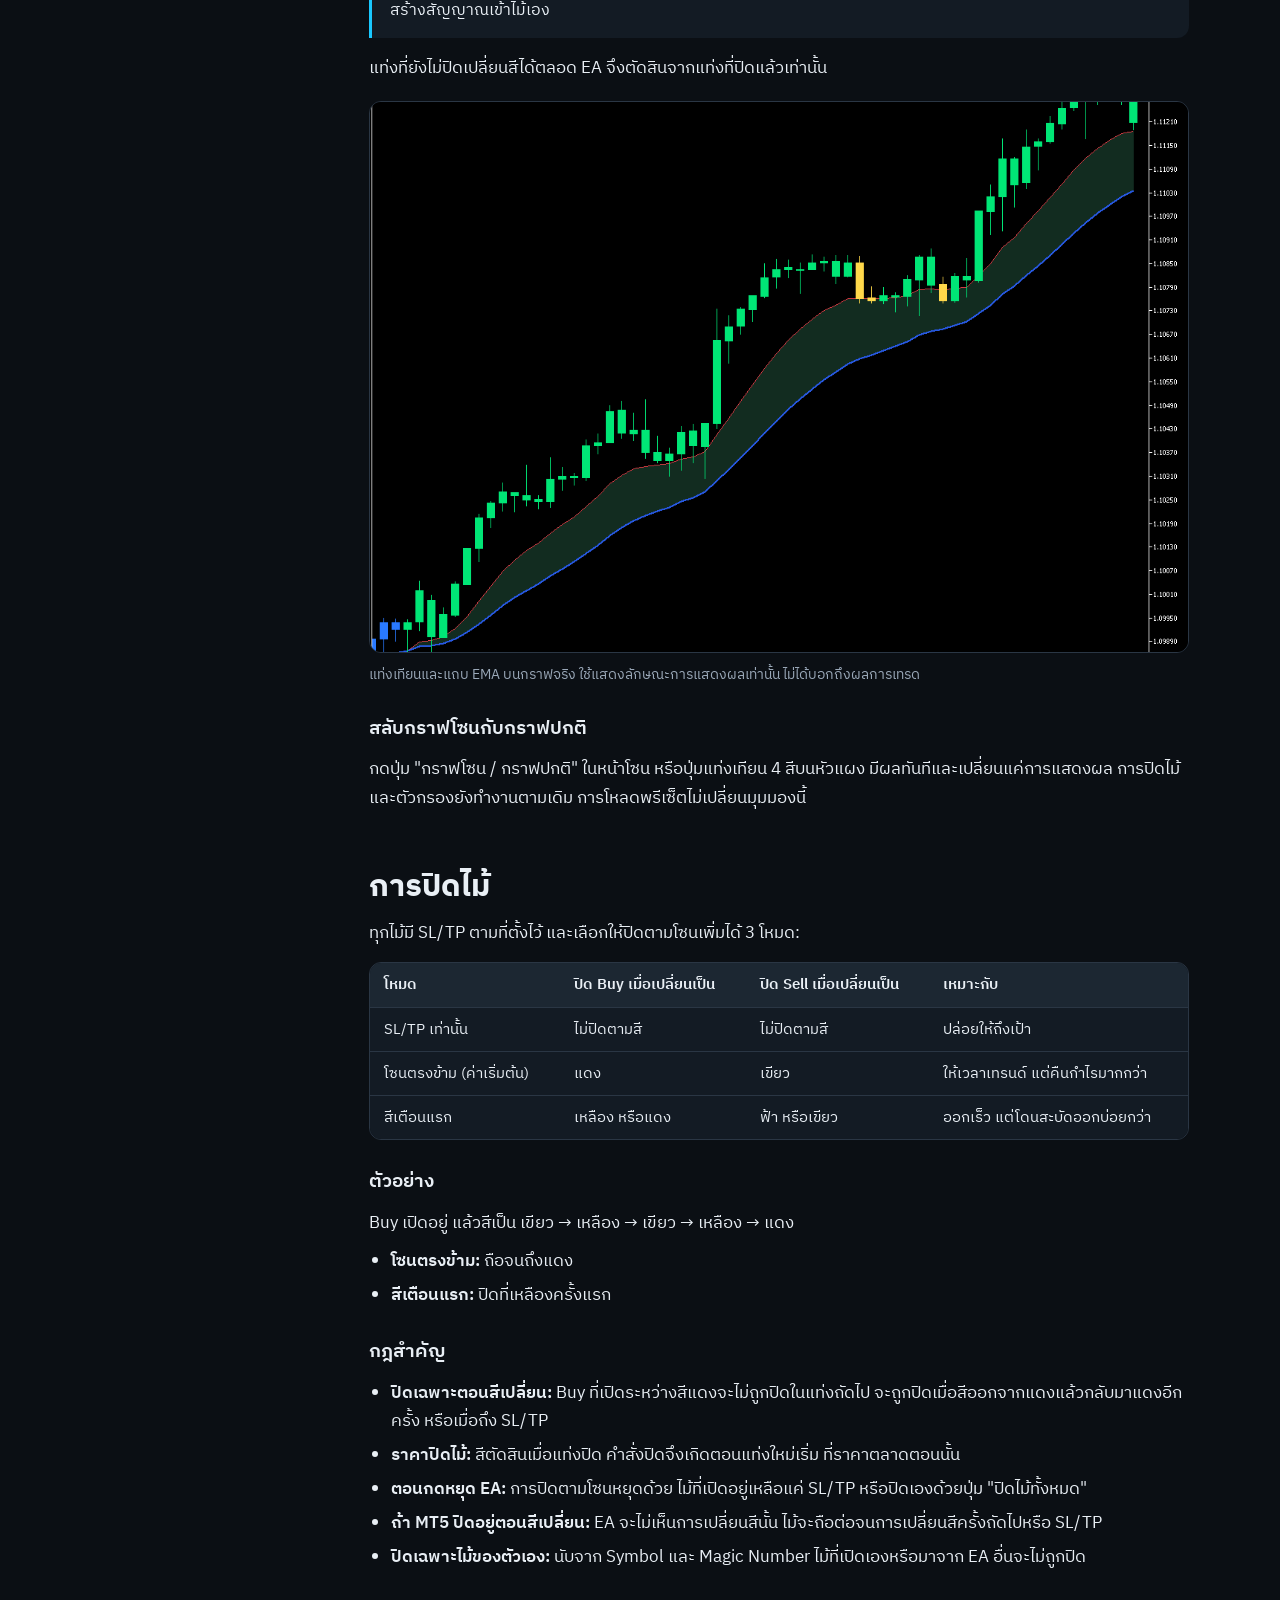
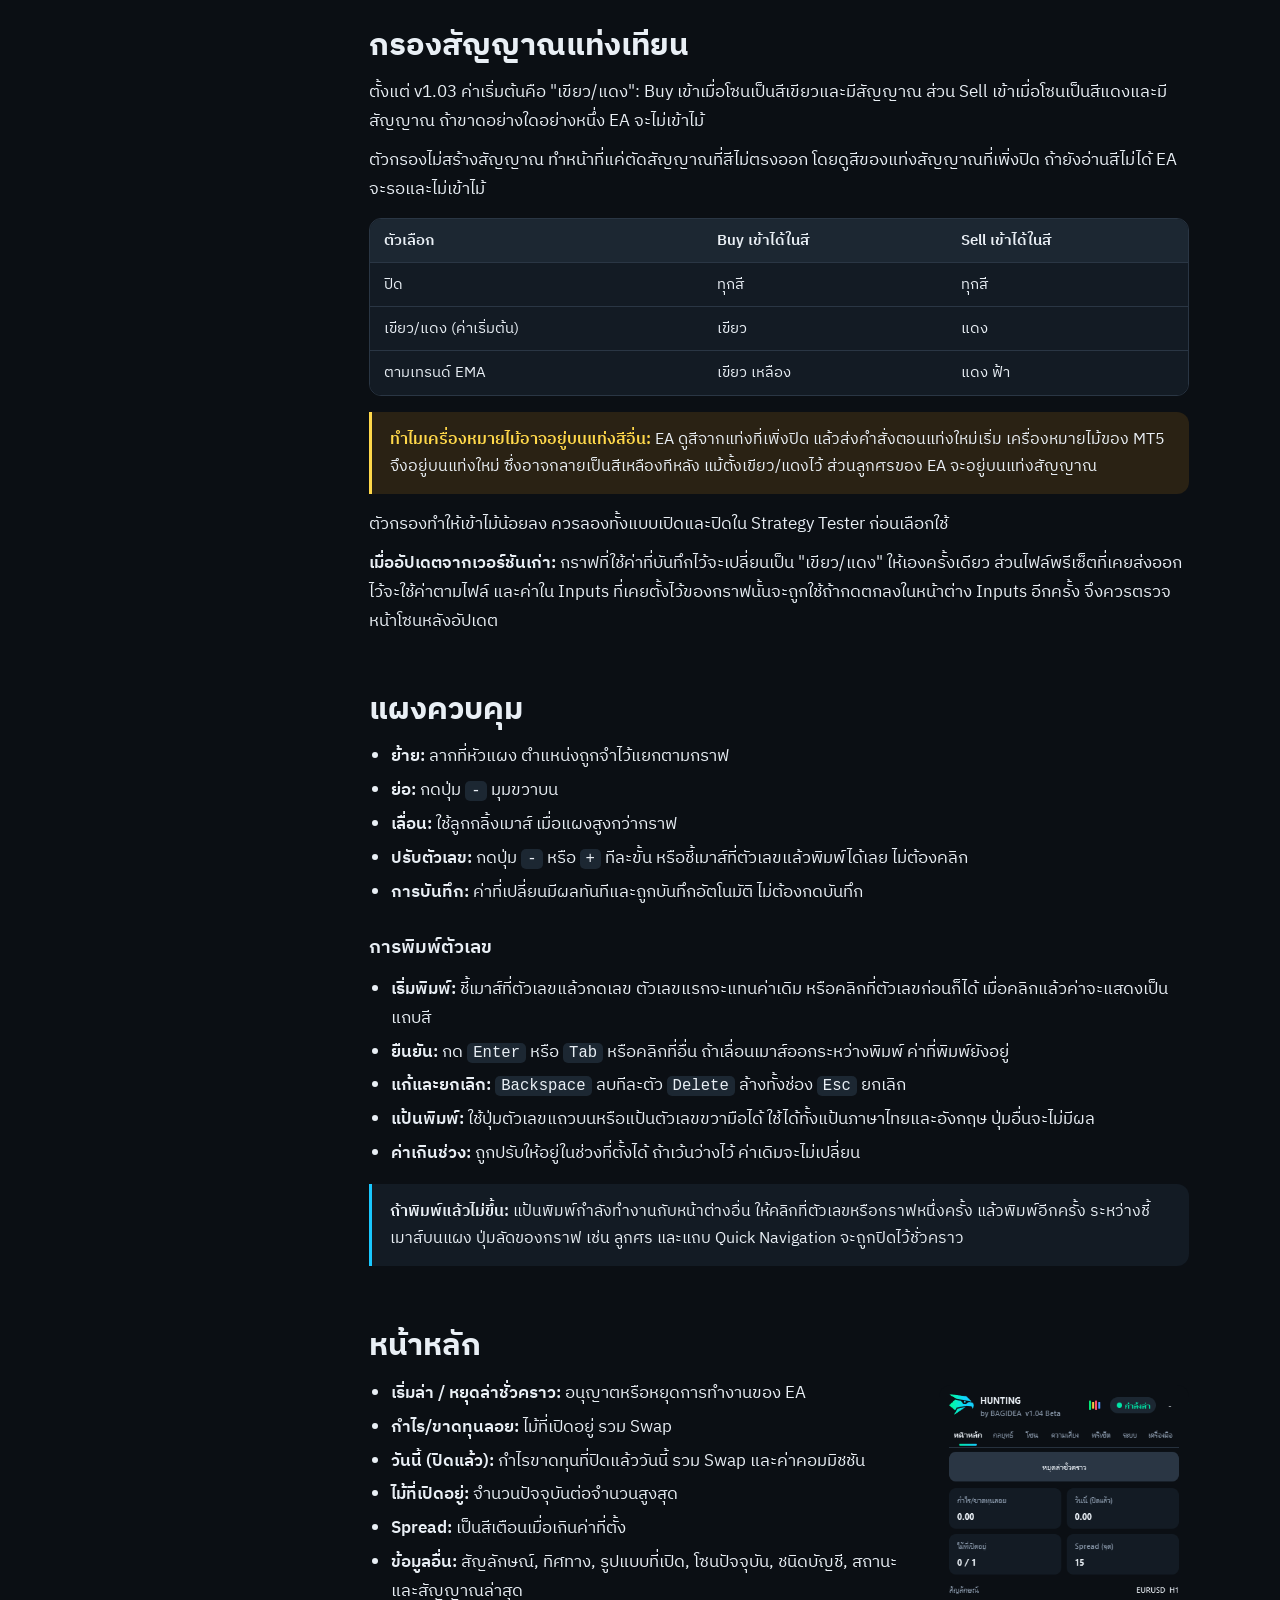
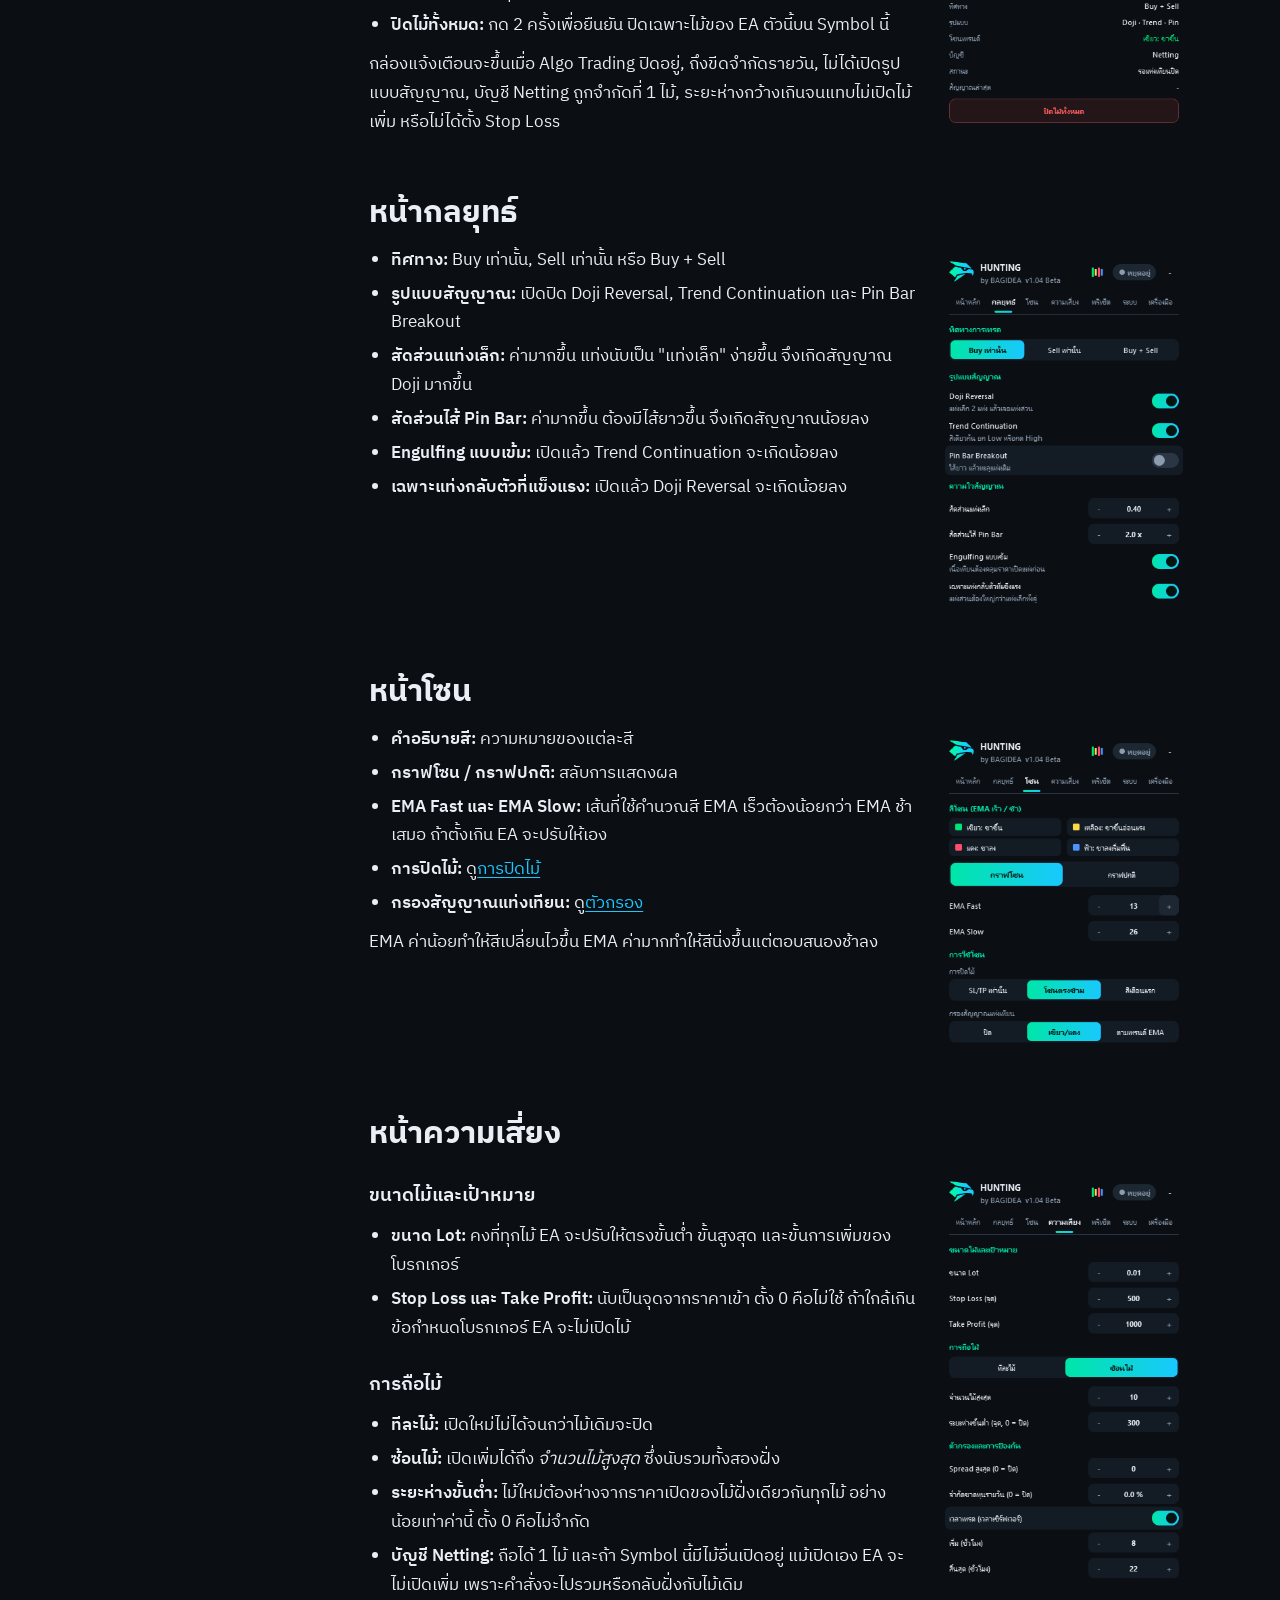
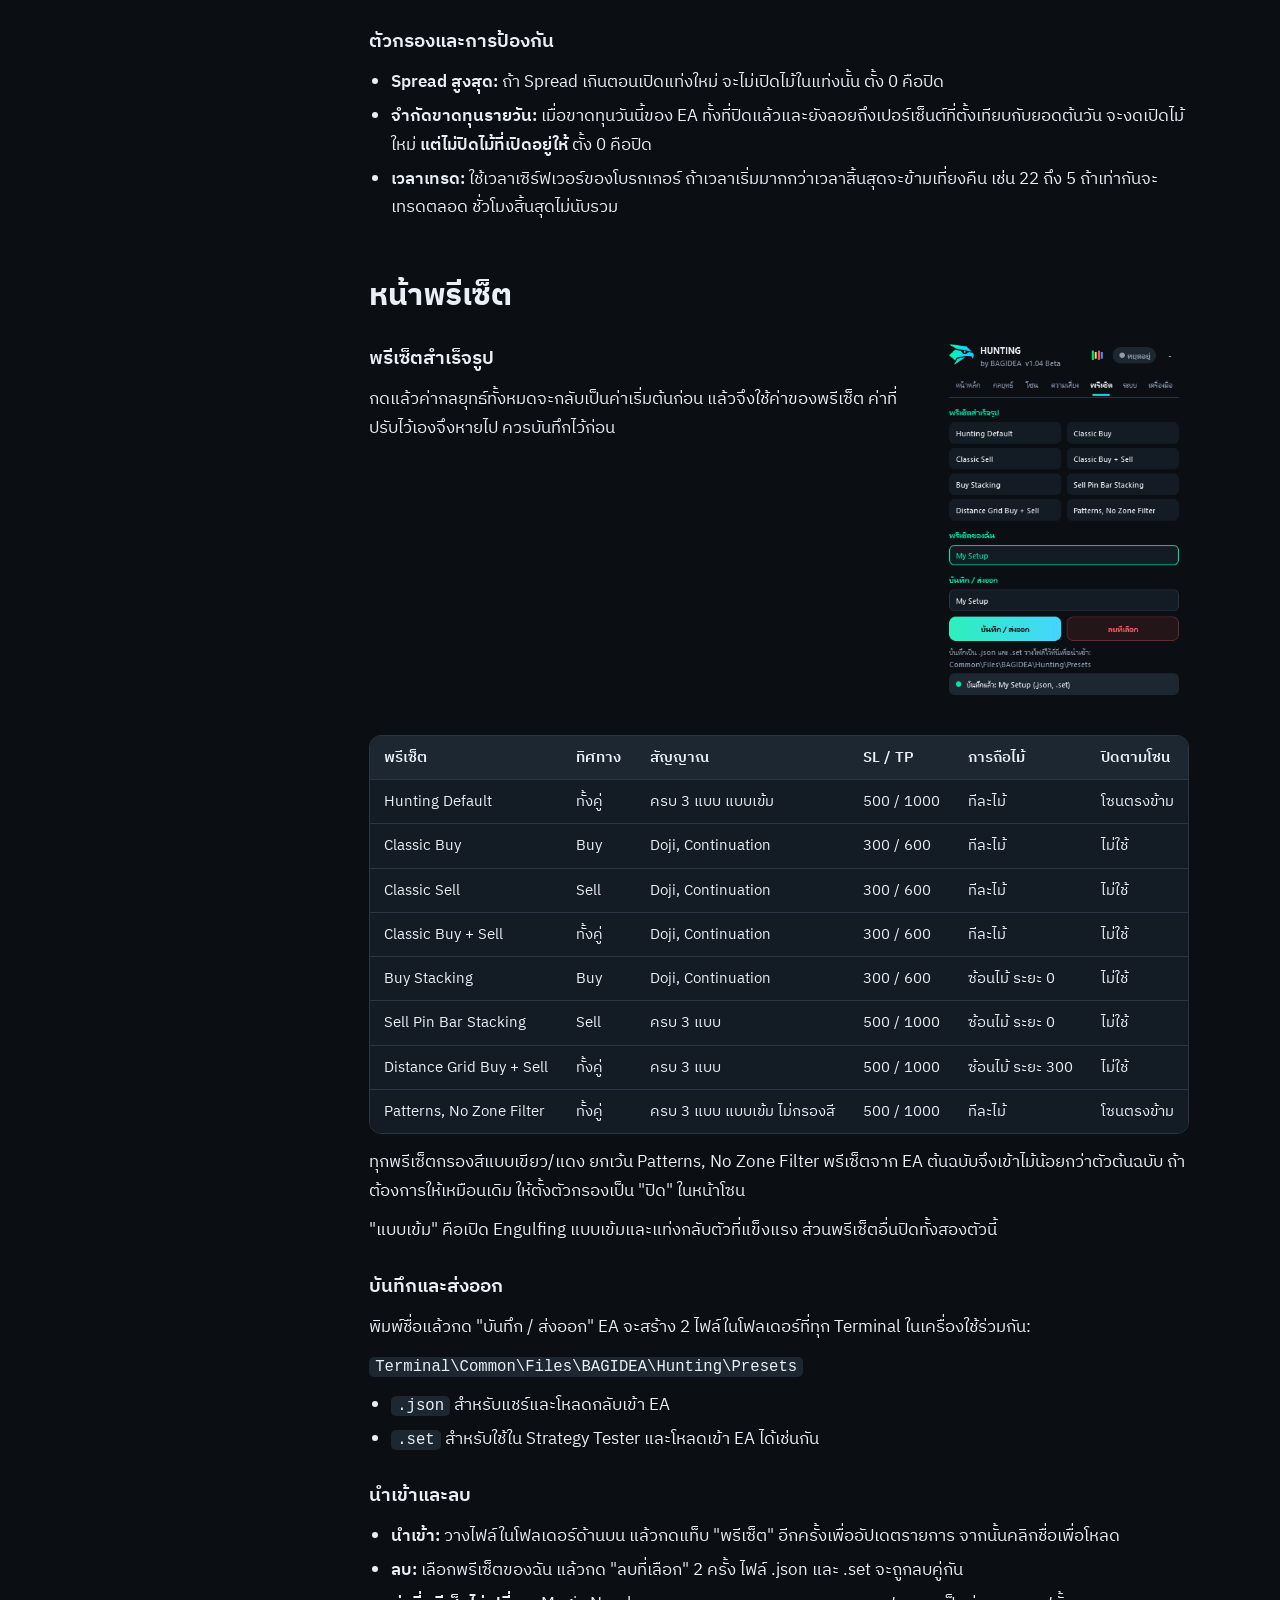
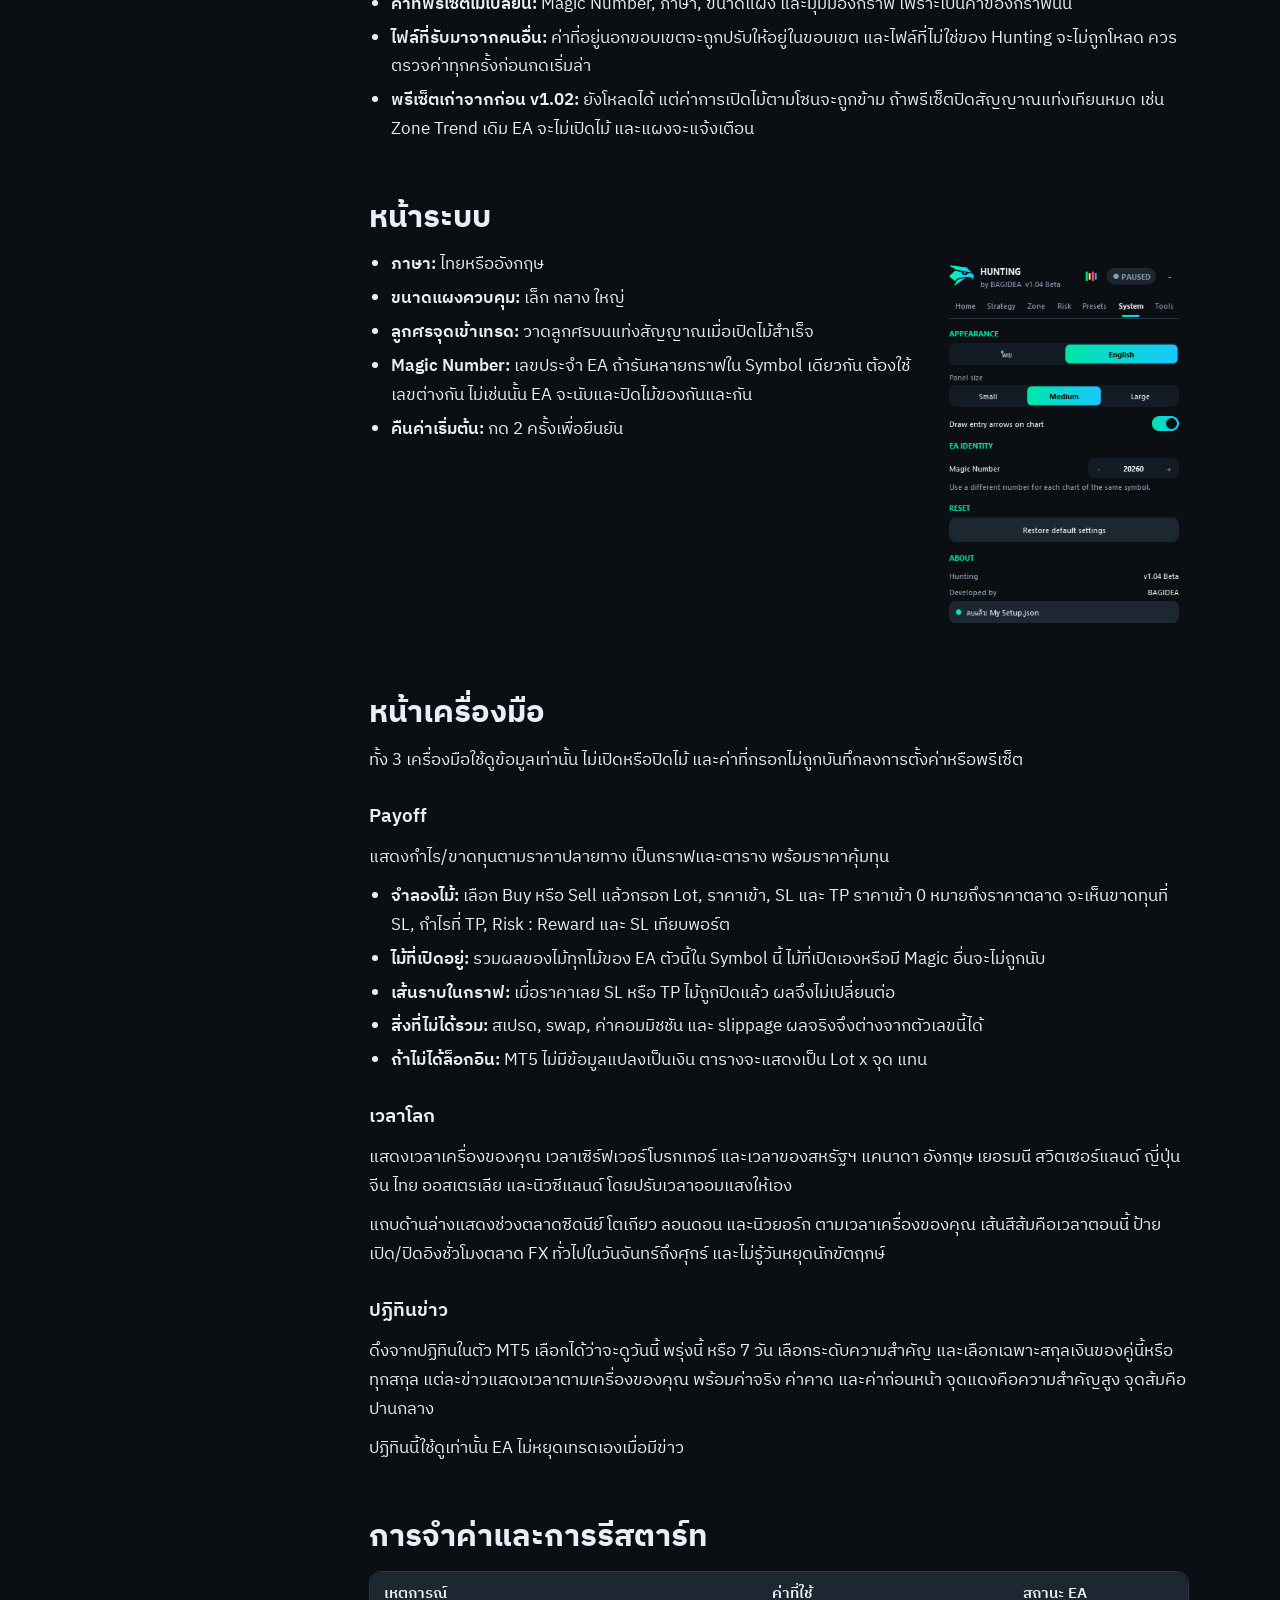
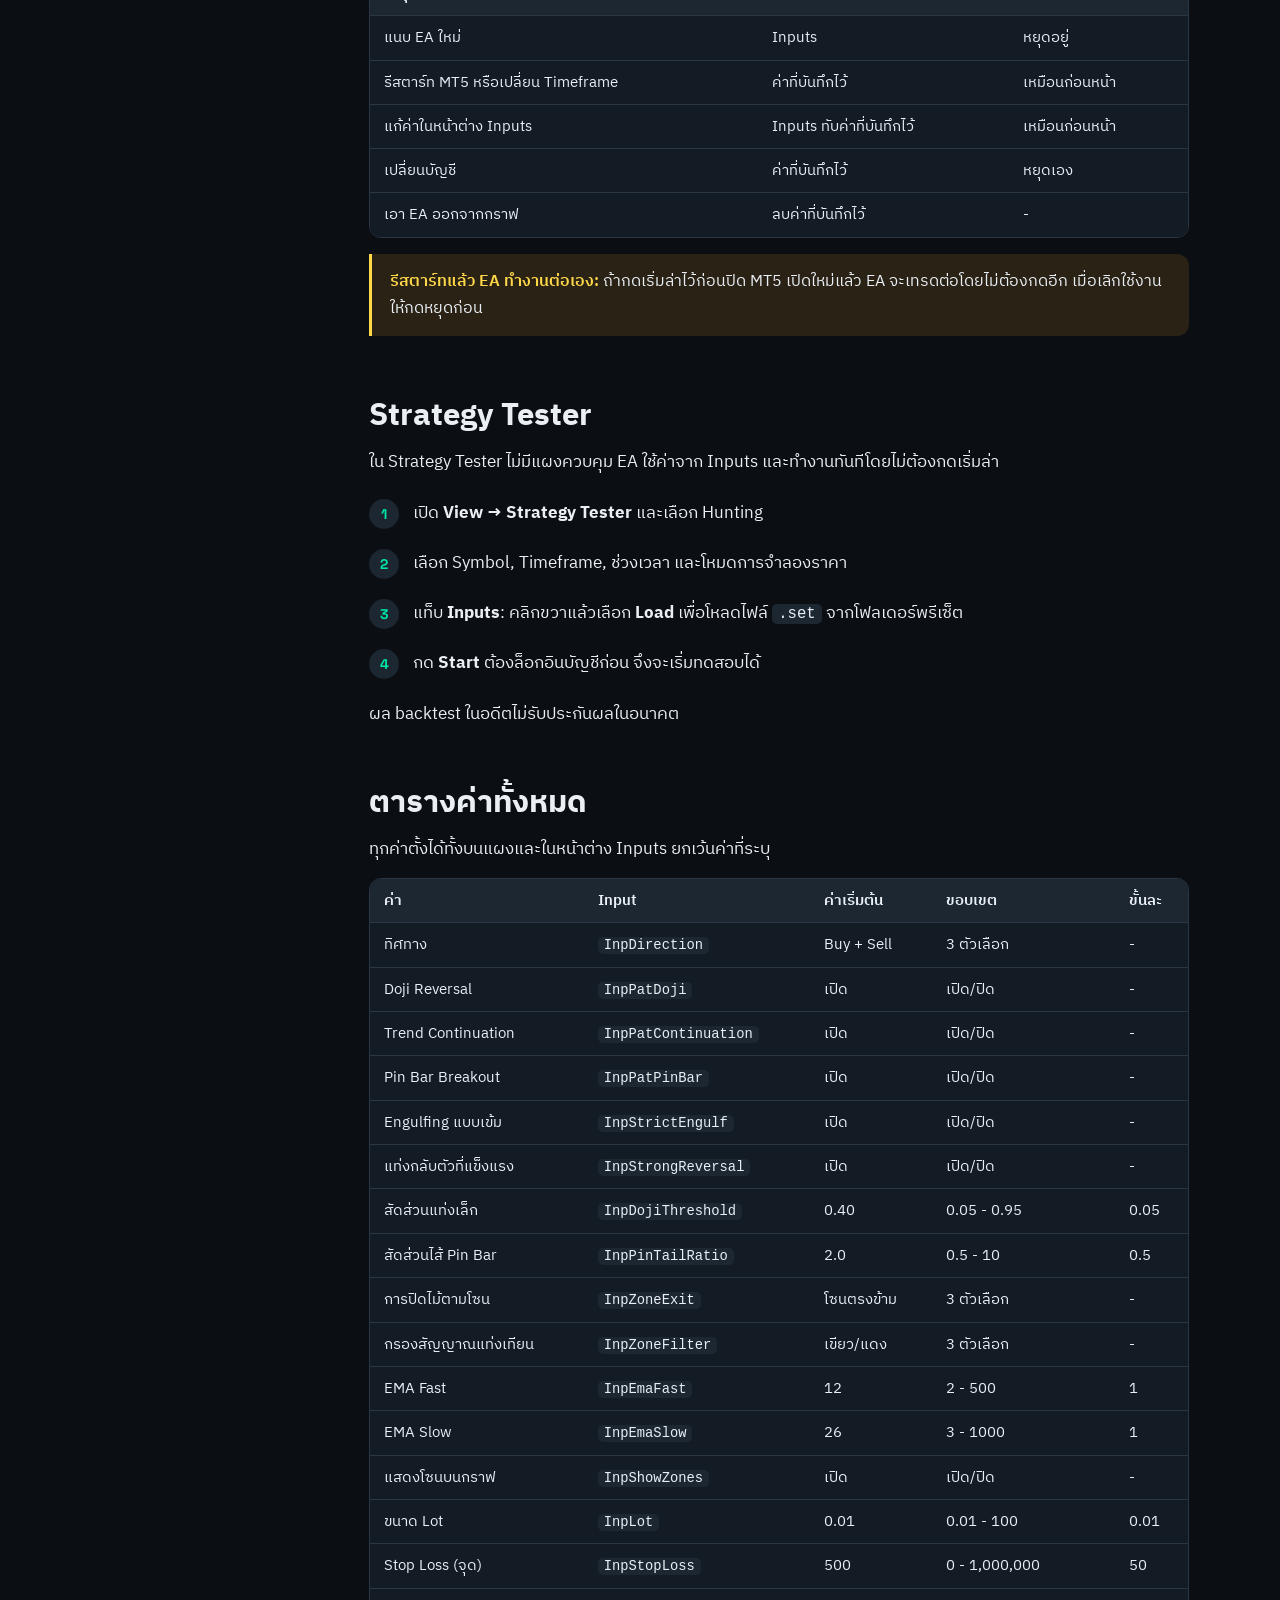
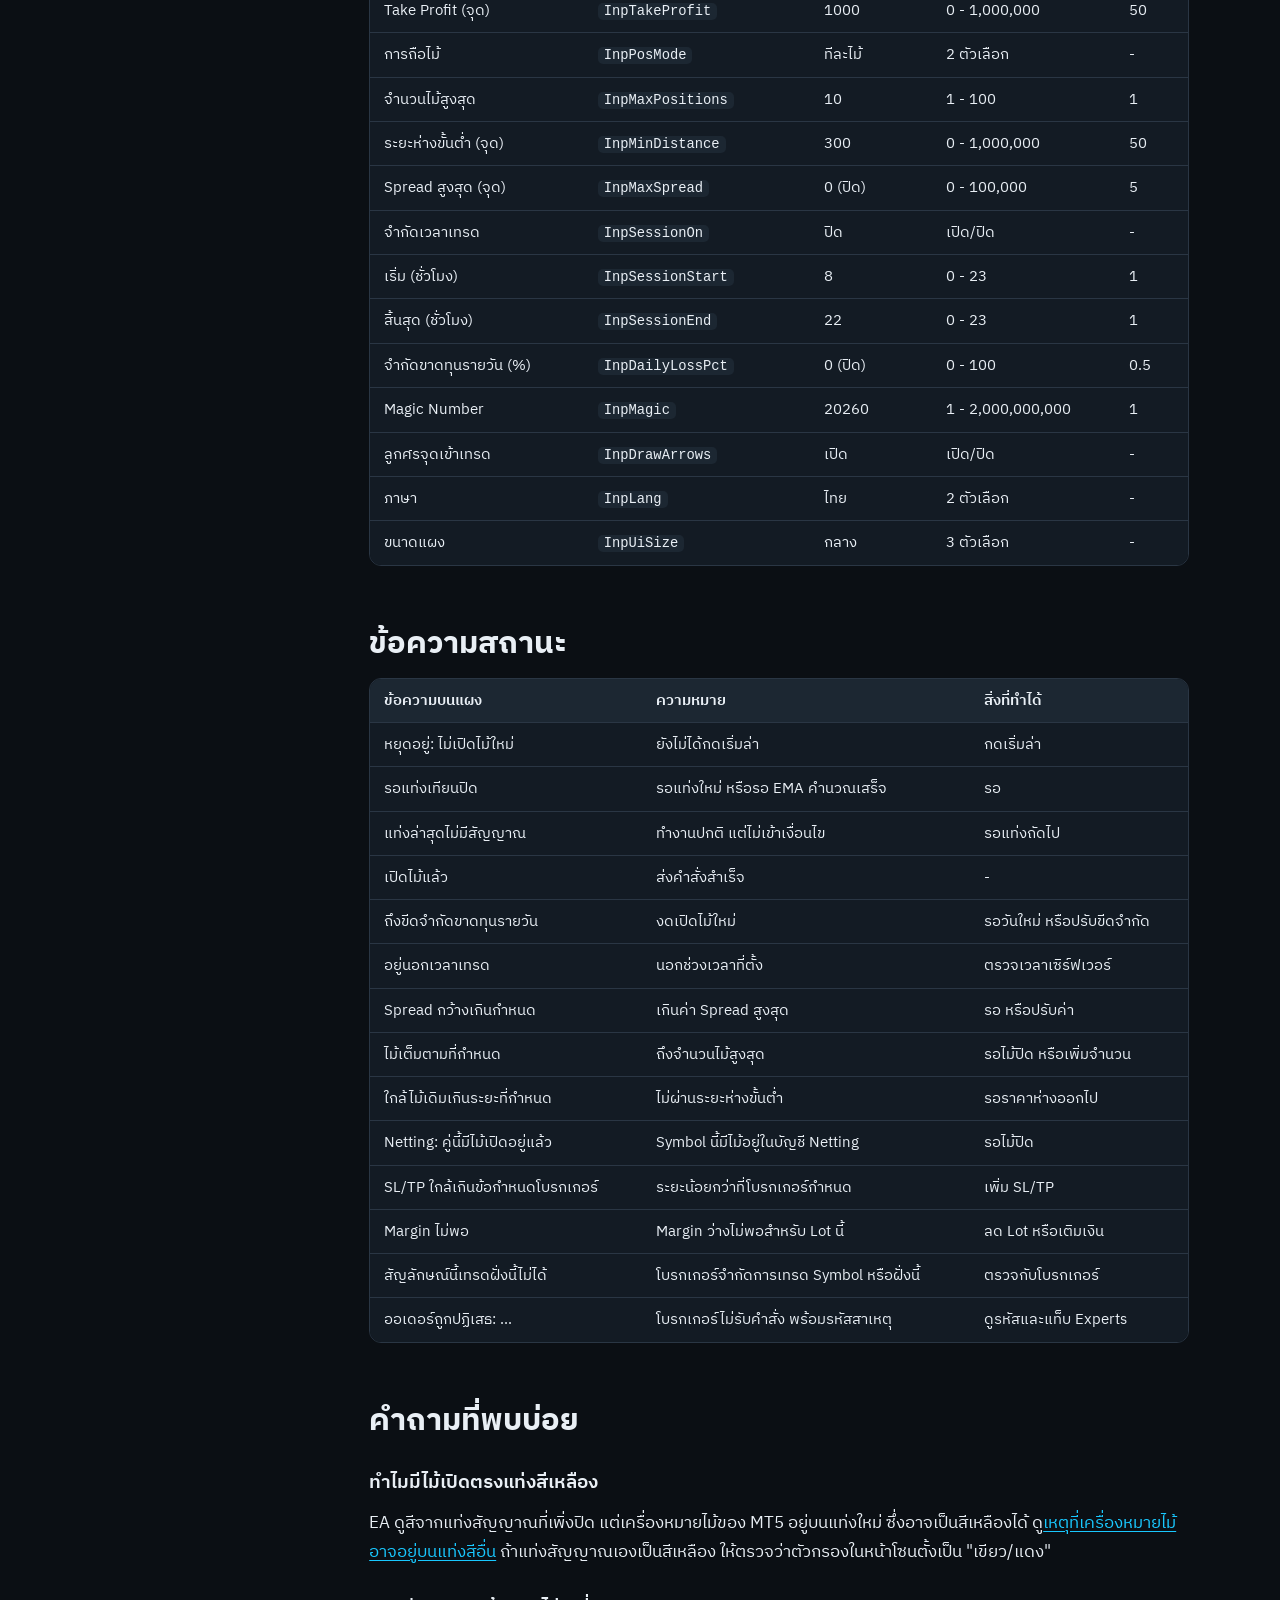
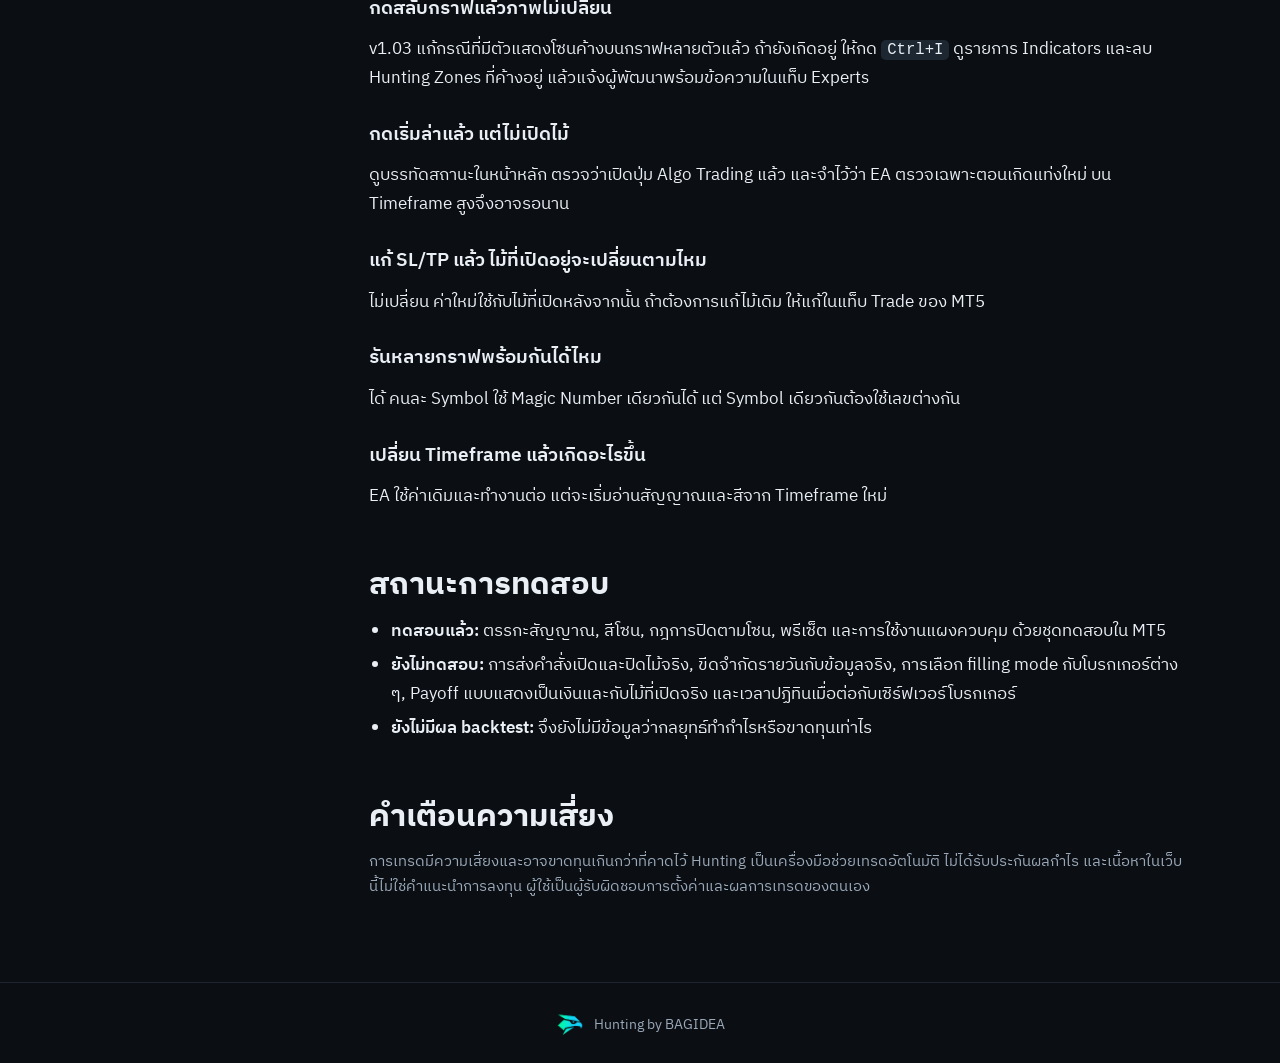
==== commit 134d9c72: "Publish Hunting website v1.04 Beta Co-Authored-By: Claude Opus 5.5 <noreply@anthropic.com>" ====
--- a/docs.html
+++ b/docs.html
@@ -46,6 +46,7 @@
       <li><a href="#risk">หน้าความเสี่ยง</a></li>
       <li><a href="#presets">หน้าพรีเซ็ต</a></li>
       <li><a href="#system">หน้าระบบ</a></li>
+      <li><a href="#tools">หน้าเครื่องมือ</a></li>
       <li><a href="#state">การจำค่าและการรีสตาร์ท</a></li>
       <li><a href="#tester">Strategy Tester</a></li>
       <li><a href="#reference">ตารางค่าทั้งหมด</a></li>
@@ -59,7 +60,7 @@
     <header>
       <p class="eyebrow">เอกสาร</p>
       <h1>คู่มือ Hunting</h1>
-      <p class="lead">ทุกความสามารถของ EA และทุกการตั้งค่า อธิบายตามการทำงานจริงของเวอร์ชัน 1.03 Beta</p>
+      <p class="lead">ทุกความสามารถของ EA และทุกการตั้งค่า อธิบายตามการทำงานจริงของเวอร์ชัน 1.04 Beta</p>
     </header>
 
     <div class="callout warn">
@@ -355,6 +356,26 @@
       <div class="doc-clear"></div>
     </section>
 
+    <section id="tools">
+      <h2>หน้าเครื่องมือ</h2>
+      <p>ทั้ง 3 เครื่องมือใช้ดูข้อมูลเท่านั้น ไม่เปิดหรือปิดไม้ และค่าที่กรอกไม่ถูกบันทึกลงการตั้งค่าหรือพรีเซ็ต</p>
+      <h3>Payoff</h3>
+      <p>แสดงกำไร/ขาดทุนตามราคาปลายทาง เป็นกราฟและตาราง พร้อมราคาคุ้มทุน</p>
+      <ul>
+        <li><strong>จำลองไม้:</strong> เลือก Buy หรือ Sell แล้วกรอก Lot, ราคาเข้า, SL และ TP ราคาเข้า 0 หมายถึงราคาตลาด จะเห็นขาดทุนที่ SL, กำไรที่ TP, Risk : Reward และ SL เทียบพอร์ต</li>
+        <li><strong>ไม้ที่เปิดอยู่:</strong> รวมผลของไม้ทุกไม้ของ EA ตัวนี้ใน Symbol นี้ ไม้ที่เปิดเองหรือมี Magic อื่นจะไม่ถูกนับ</li>
+        <li><strong>เส้นราบในกราฟ:</strong> เมื่อราคาเลย SL หรือ TP ไม้ถูกปิดแล้ว ผลจึงไม่เปลี่ยนต่อ</li>
+        <li><strong>สิ่งที่ไม่ได้รวม:</strong> สเปรด, swap, ค่าคอมมิชชัน และ slippage ผลจริงจึงต่างจากตัวเลขนี้ได้</li>
+        <li><strong>ถ้าไม่ได้ล็อกอิน:</strong> MT5 ไม่มีข้อมูลแปลงเป็นเงิน ตารางจะแสดงเป็น Lot x จุด แทน</li>
+      </ul>
+      <h3>เวลาโลก</h3>
+      <p>แสดงเวลาเครื่องของคุณ เวลาเซิร์ฟเวอร์โบรกเกอร์ และเวลาของสหรัฐฯ แคนาดา อังกฤษ เยอรมนี สวิตเซอร์แลนด์ ญี่ปุ่น จีน ไทย ออสเตรเลีย และนิวซีแลนด์ โดยปรับเวลาออมแสงให้เอง</p>
+      <p>แถบด้านล่างแสดงช่วงตลาดซิดนีย์ โตเกียว ลอนดอน และนิวยอร์ก ตามเวลาเครื่องของคุณ เส้นสีส้มคือเวลาตอนนี้ ป้ายเปิด/ปิดอิงชั่วโมงตลาด FX ทั่วไปในวันจันทร์ถึงศุกร์ และไม่รู้วันหยุดนักขัตฤกษ์</p>
+      <h3>ปฏิทินข่าว</h3>
+      <p>ดึงจากปฏิทินในตัว MT5 เลือกได้ว่าจะดูวันนี้ พรุ่งนี้ หรือ 7 วัน เลือกระดับความสำคัญ และเลือกเฉพาะสกุลเงินของคู่นี้หรือทุกสกุล แต่ละข่าวแสดงเวลาตามเครื่องของคุณ พร้อมค่าจริง ค่าคาด และค่าก่อนหน้า จุดแดงคือความสำคัญสูง จุดส้มคือปานกลาง</p>
+      <p>ปฏิทินนี้ใช้ดูเท่านั้น EA ไม่หยุดเทรดเองเมื่อมีข่าว</p>
+    </section>
+
     <section id="state">
       <h2>การจำค่าและการรีสตาร์ท</h2>
       <div class="table-wrap"><table>
@@ -463,7 +484,7 @@
       <h2>สถานะการทดสอบ</h2>
       <ul>
         <li><strong>ทดสอบแล้ว:</strong> ตรรกะสัญญาณ, สีโซน, กฎการปิดตามโซน, พรีเซ็ต และการใช้งานแผงควบคุม ด้วยชุดทดสอบใน MT5</li>
-        <li><strong>ยังไม่ทดสอบ:</strong> การส่งคำสั่งเปิดและปิดไม้จริง, ขีดจำกัดรายวันกับข้อมูลจริง และการเลือก filling mode กับโบรกเกอร์ต่าง ๆ</li>
+        <li><strong>ยังไม่ทดสอบ:</strong> การส่งคำสั่งเปิดและปิดไม้จริง, ขีดจำกัดรายวันกับข้อมูลจริง, การเลือก filling mode กับโบรกเกอร์ต่าง ๆ, Payoff แบบแสดงเป็นเงินและกับไม้ที่เปิดจริง และเวลาปฏิทินเมื่อต่อกับเซิร์ฟเวอร์โบรกเกอร์</li>
         <li><strong>ยังไม่มีผล backtest:</strong> จึงยังไม่มีข้อมูลว่ากลยุทธ์ทำกำไรหรือขาดทุนเท่าไร</li>
       </ul>
     </section>
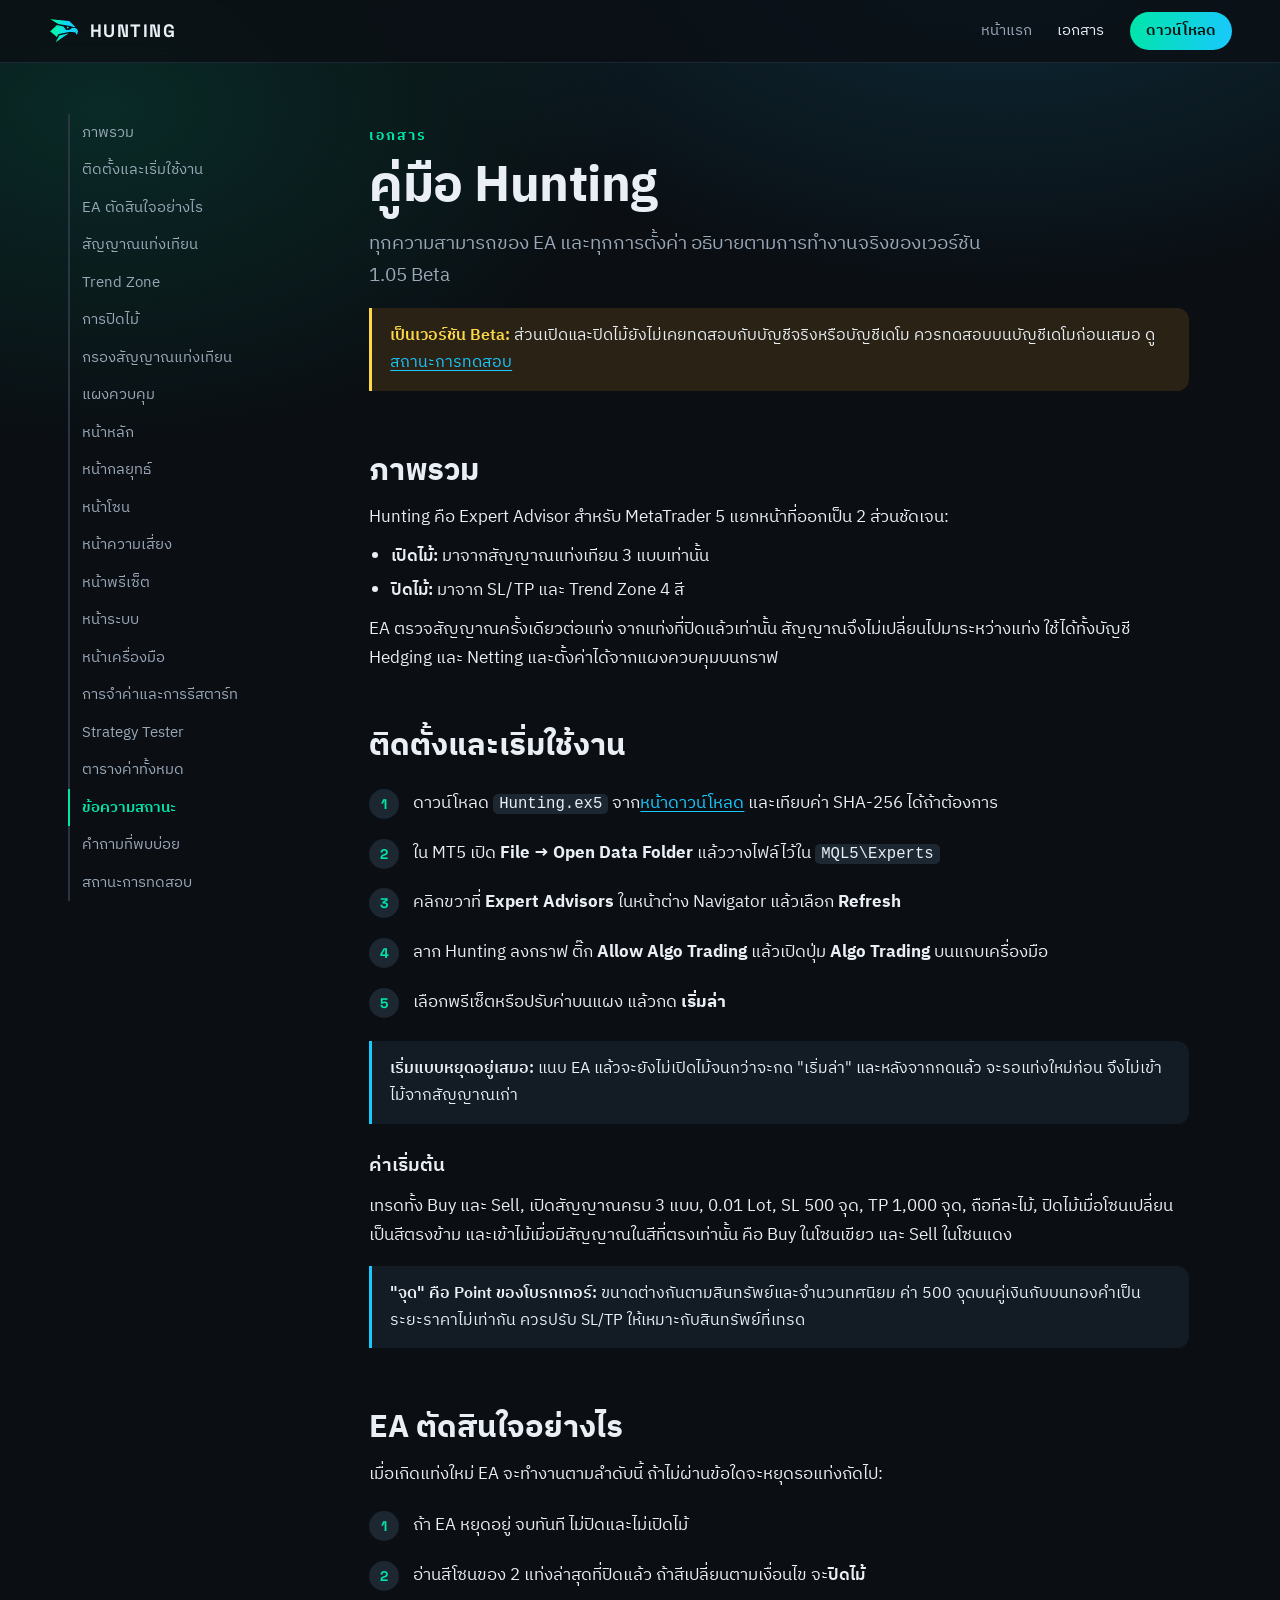
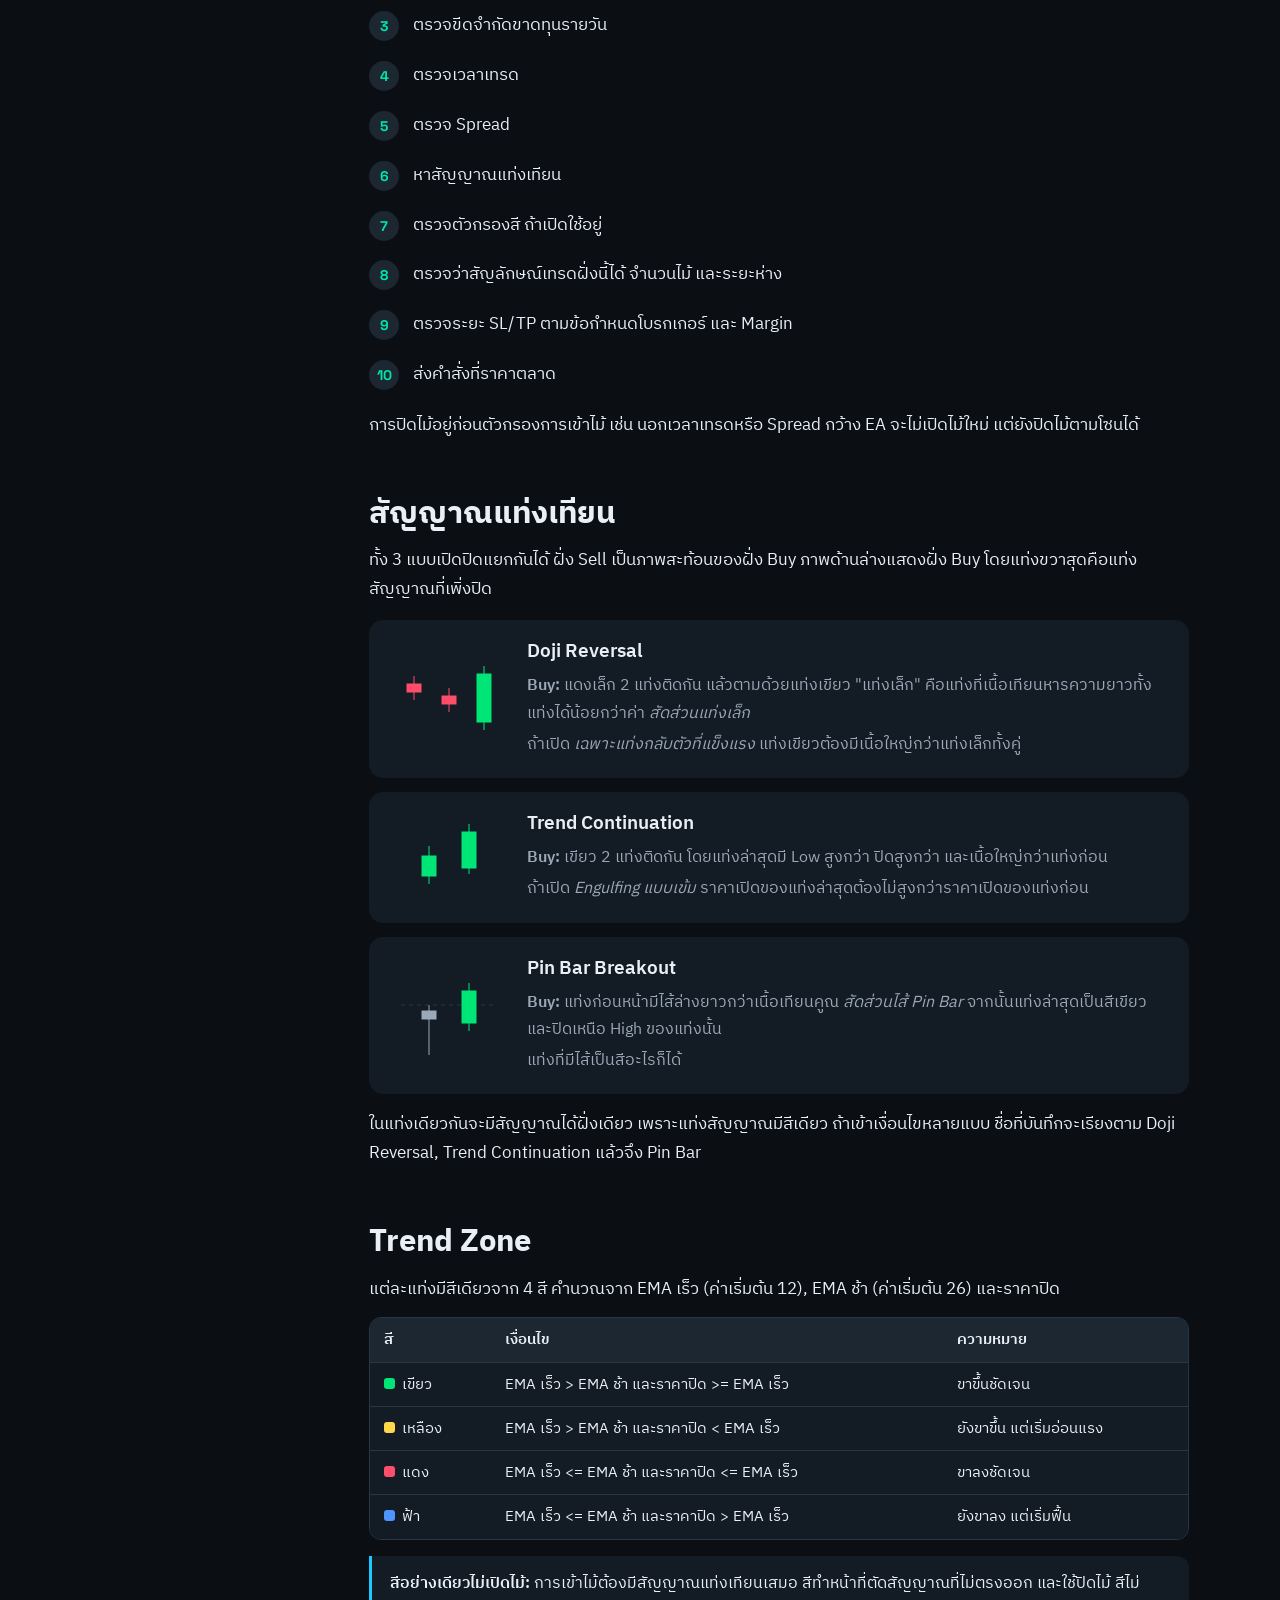
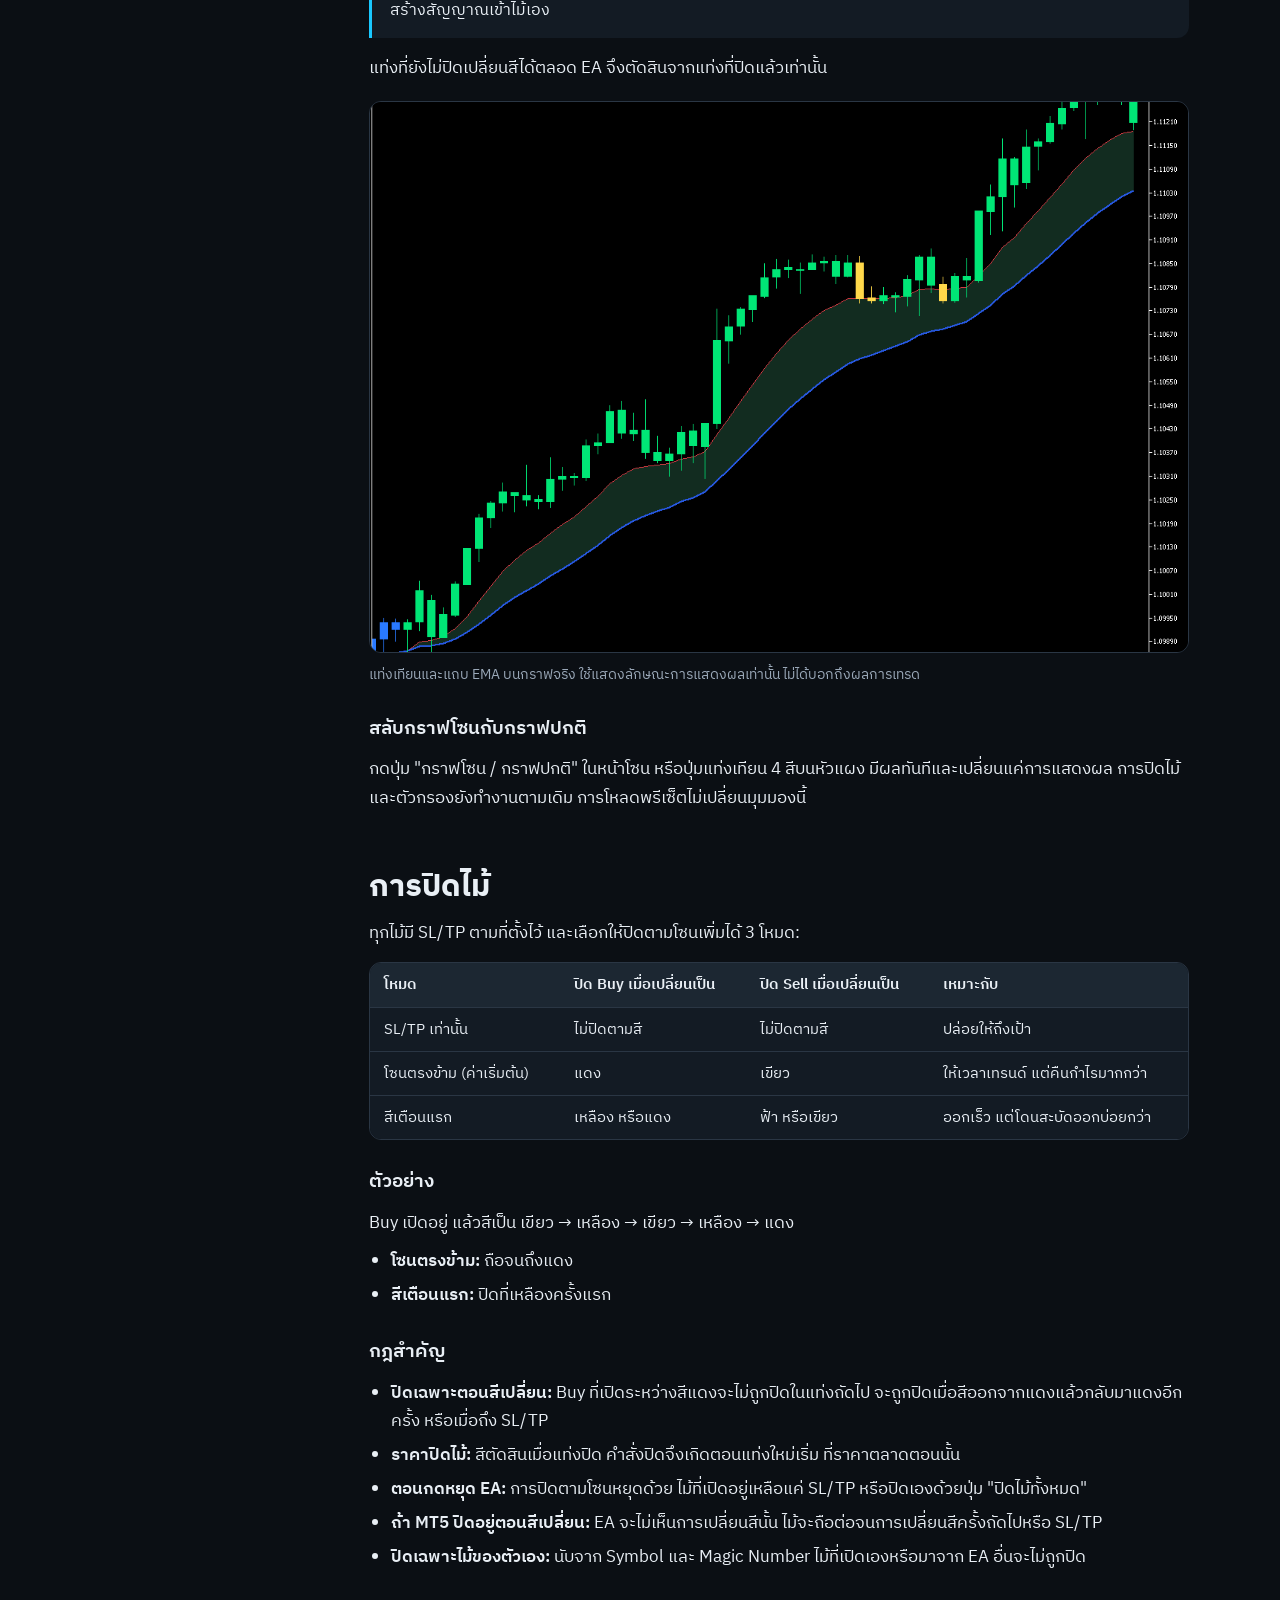
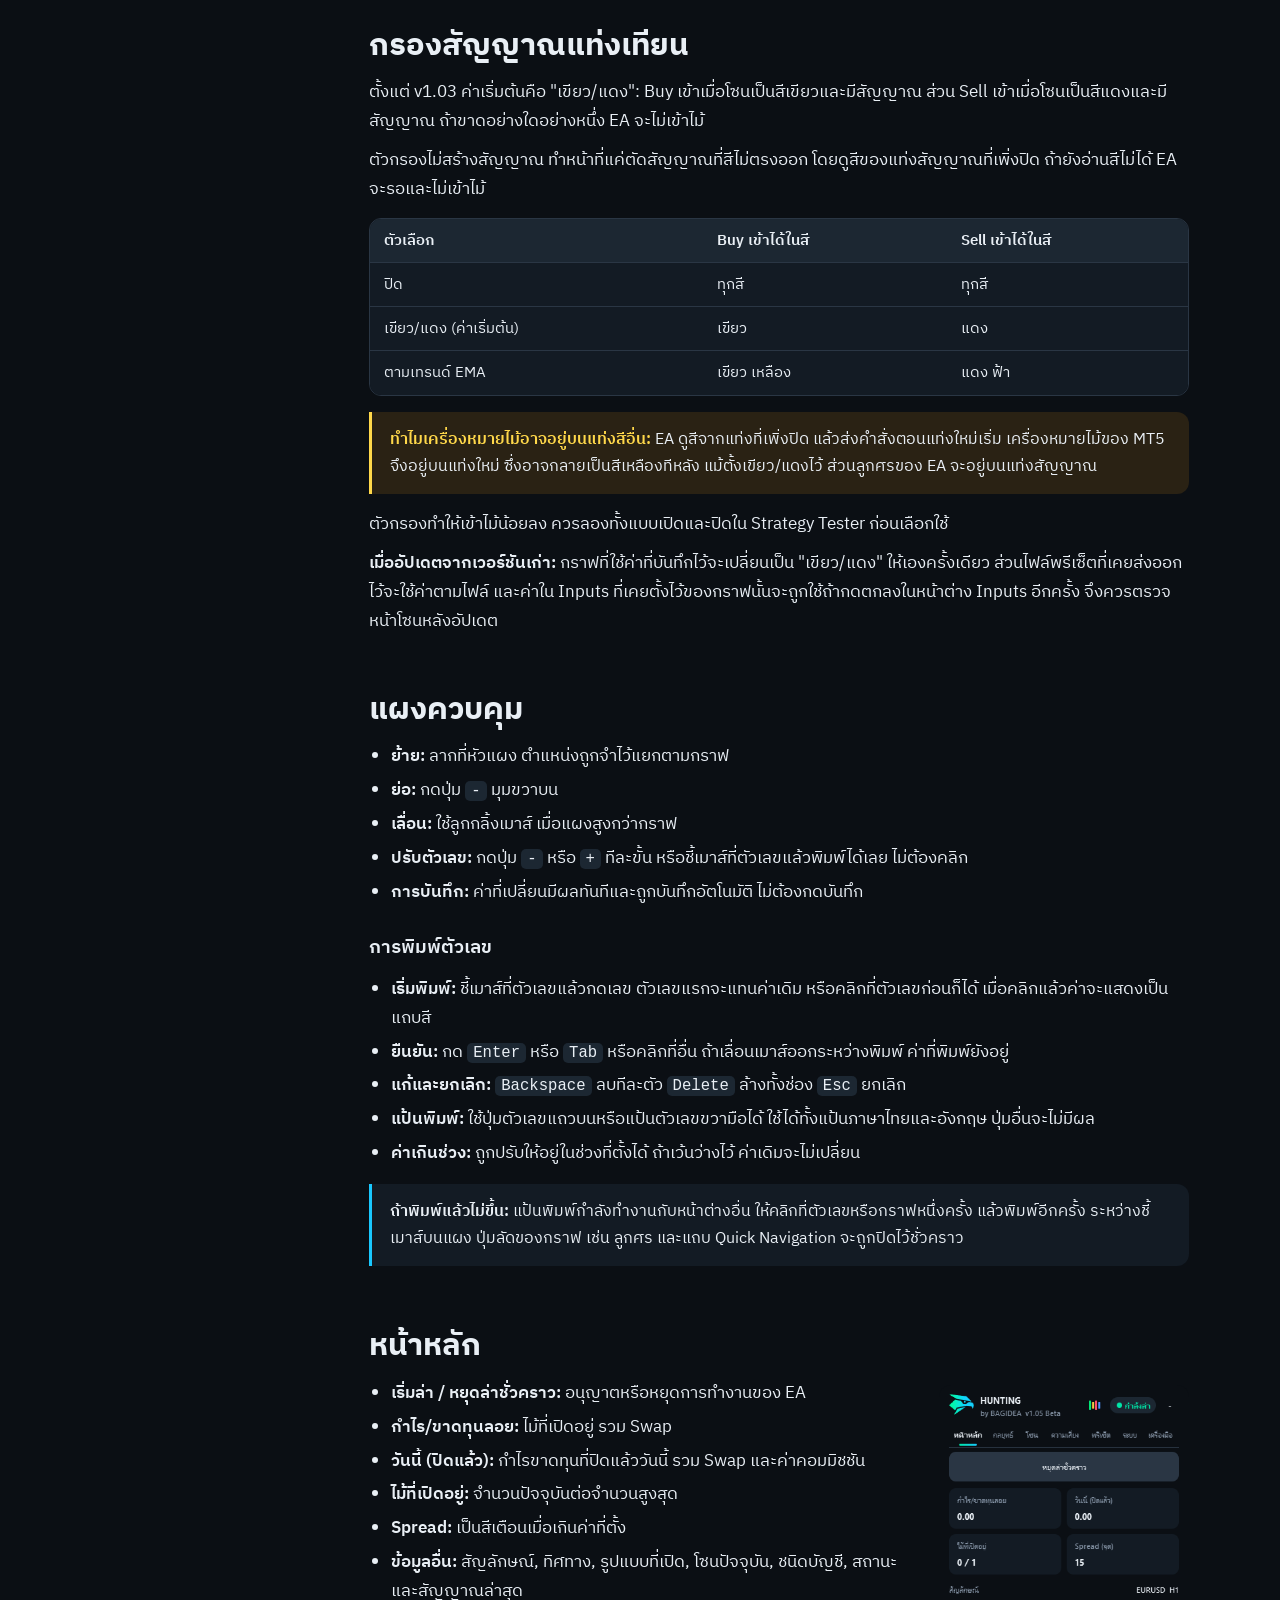
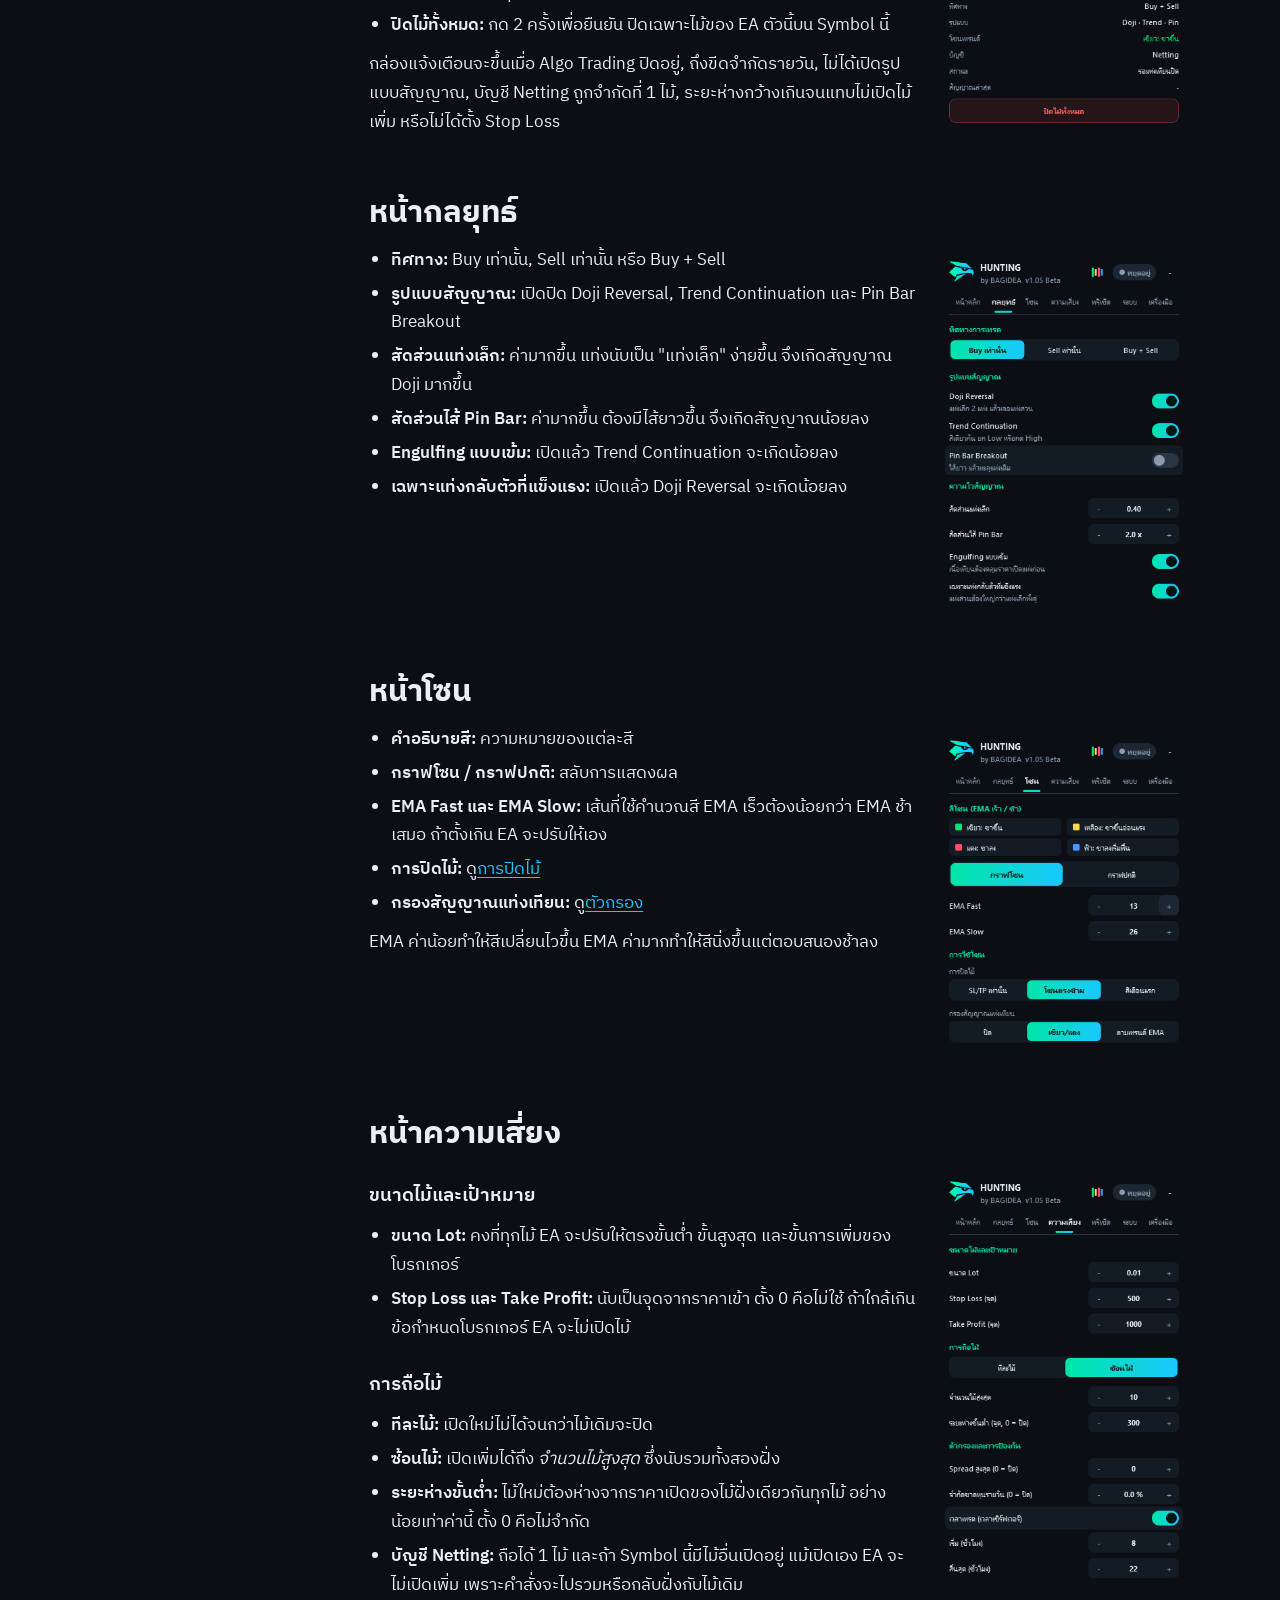
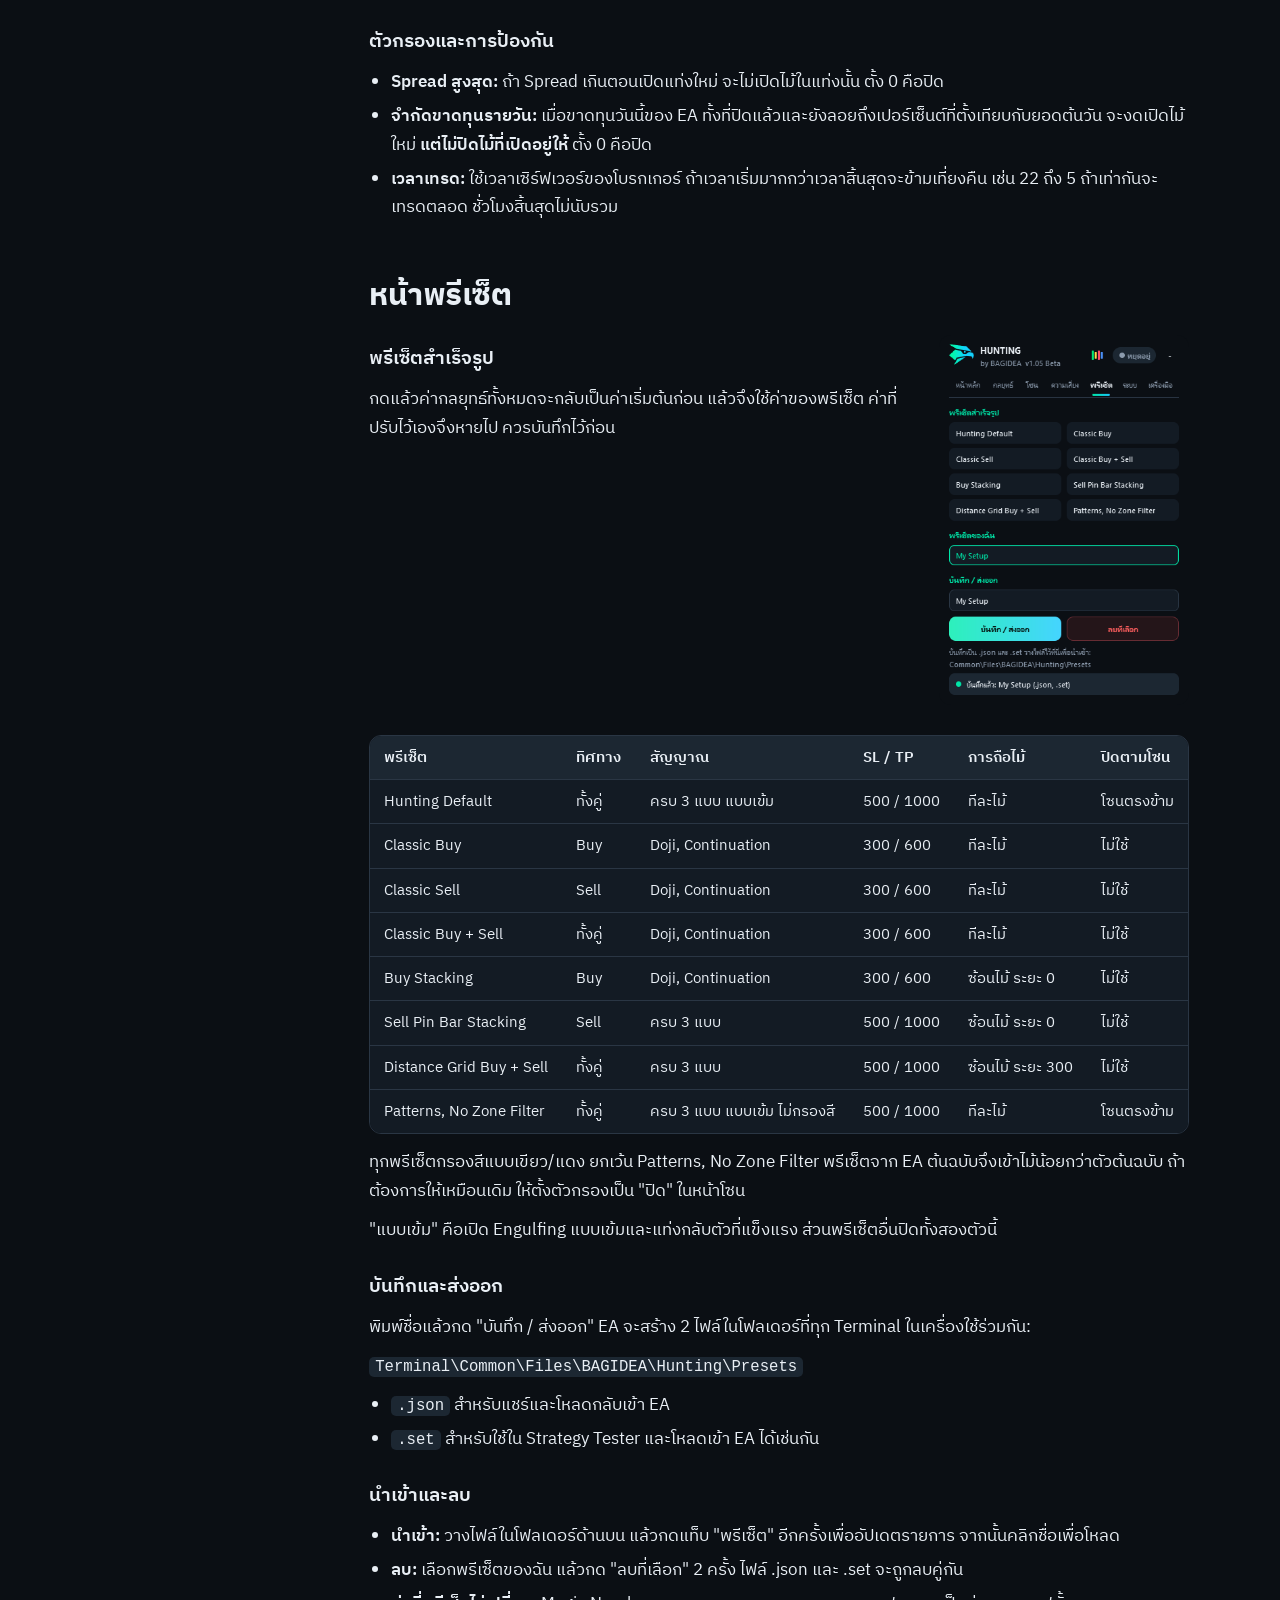
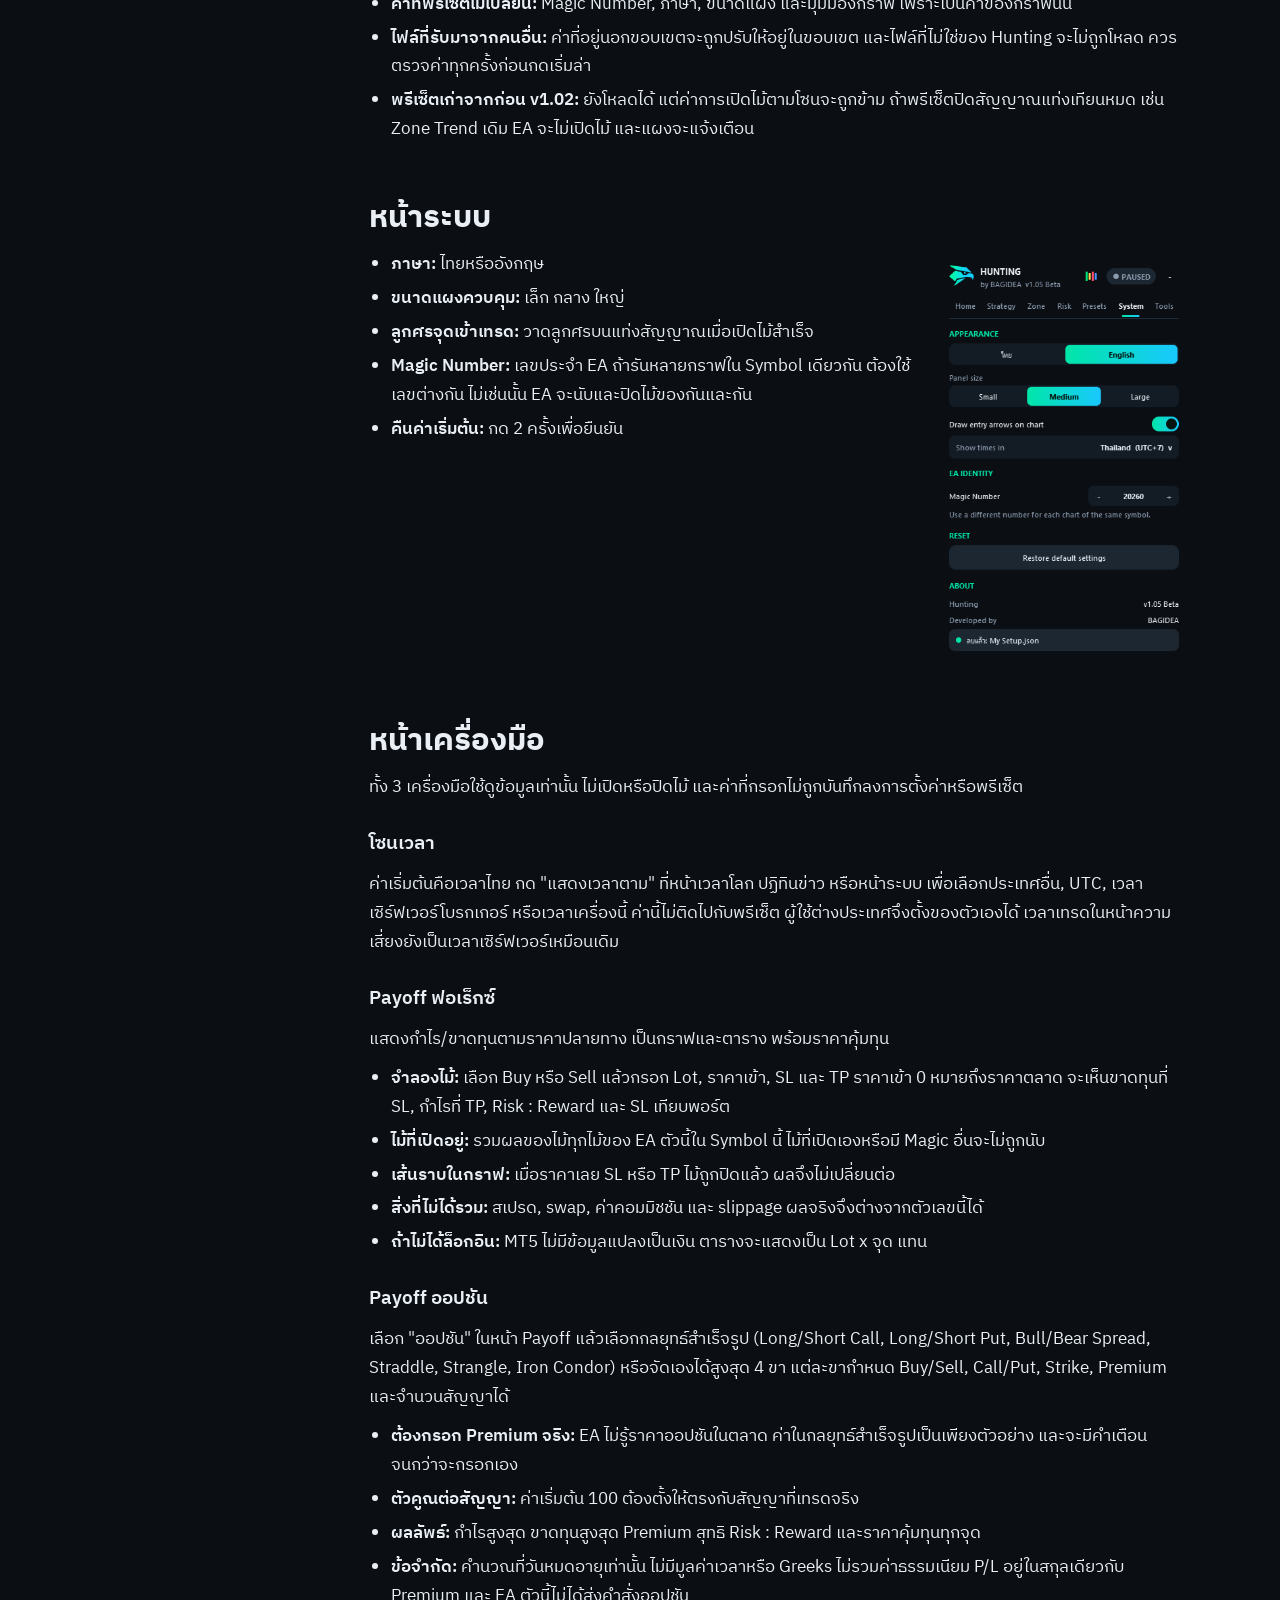
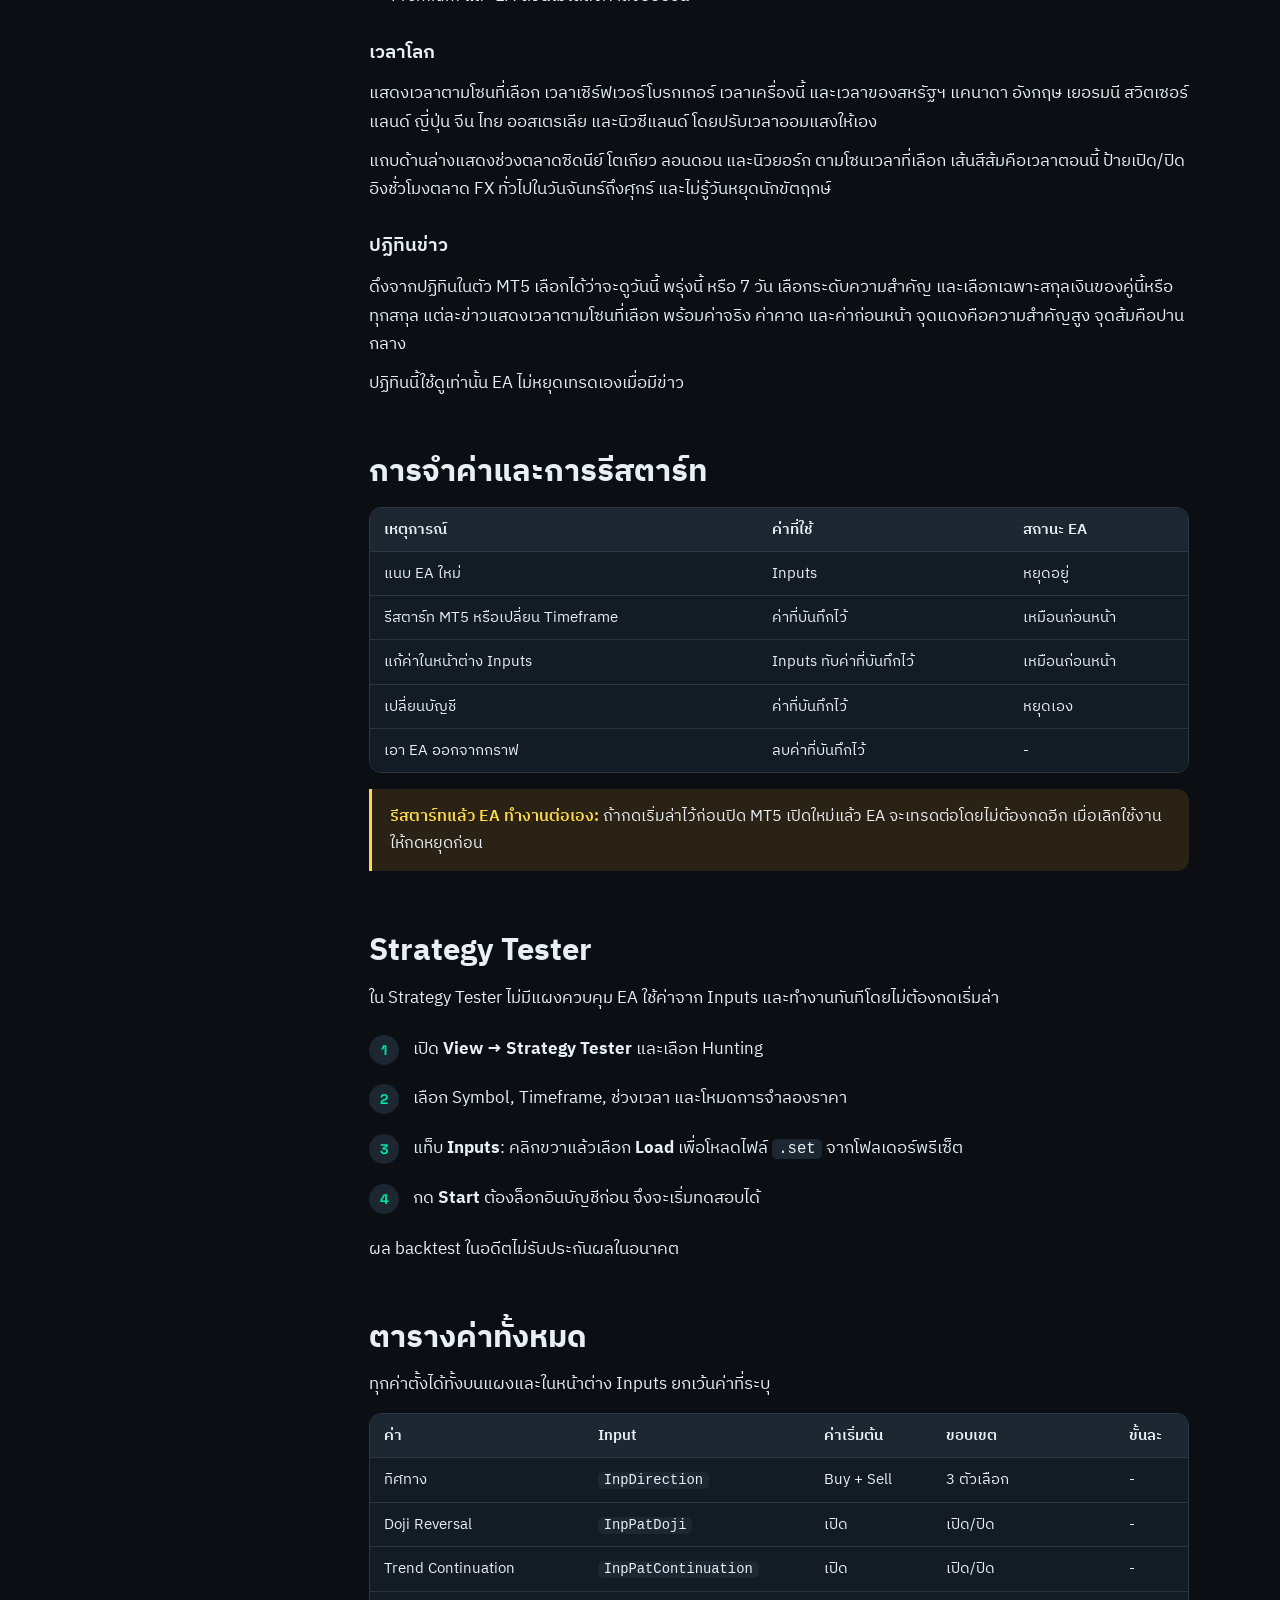
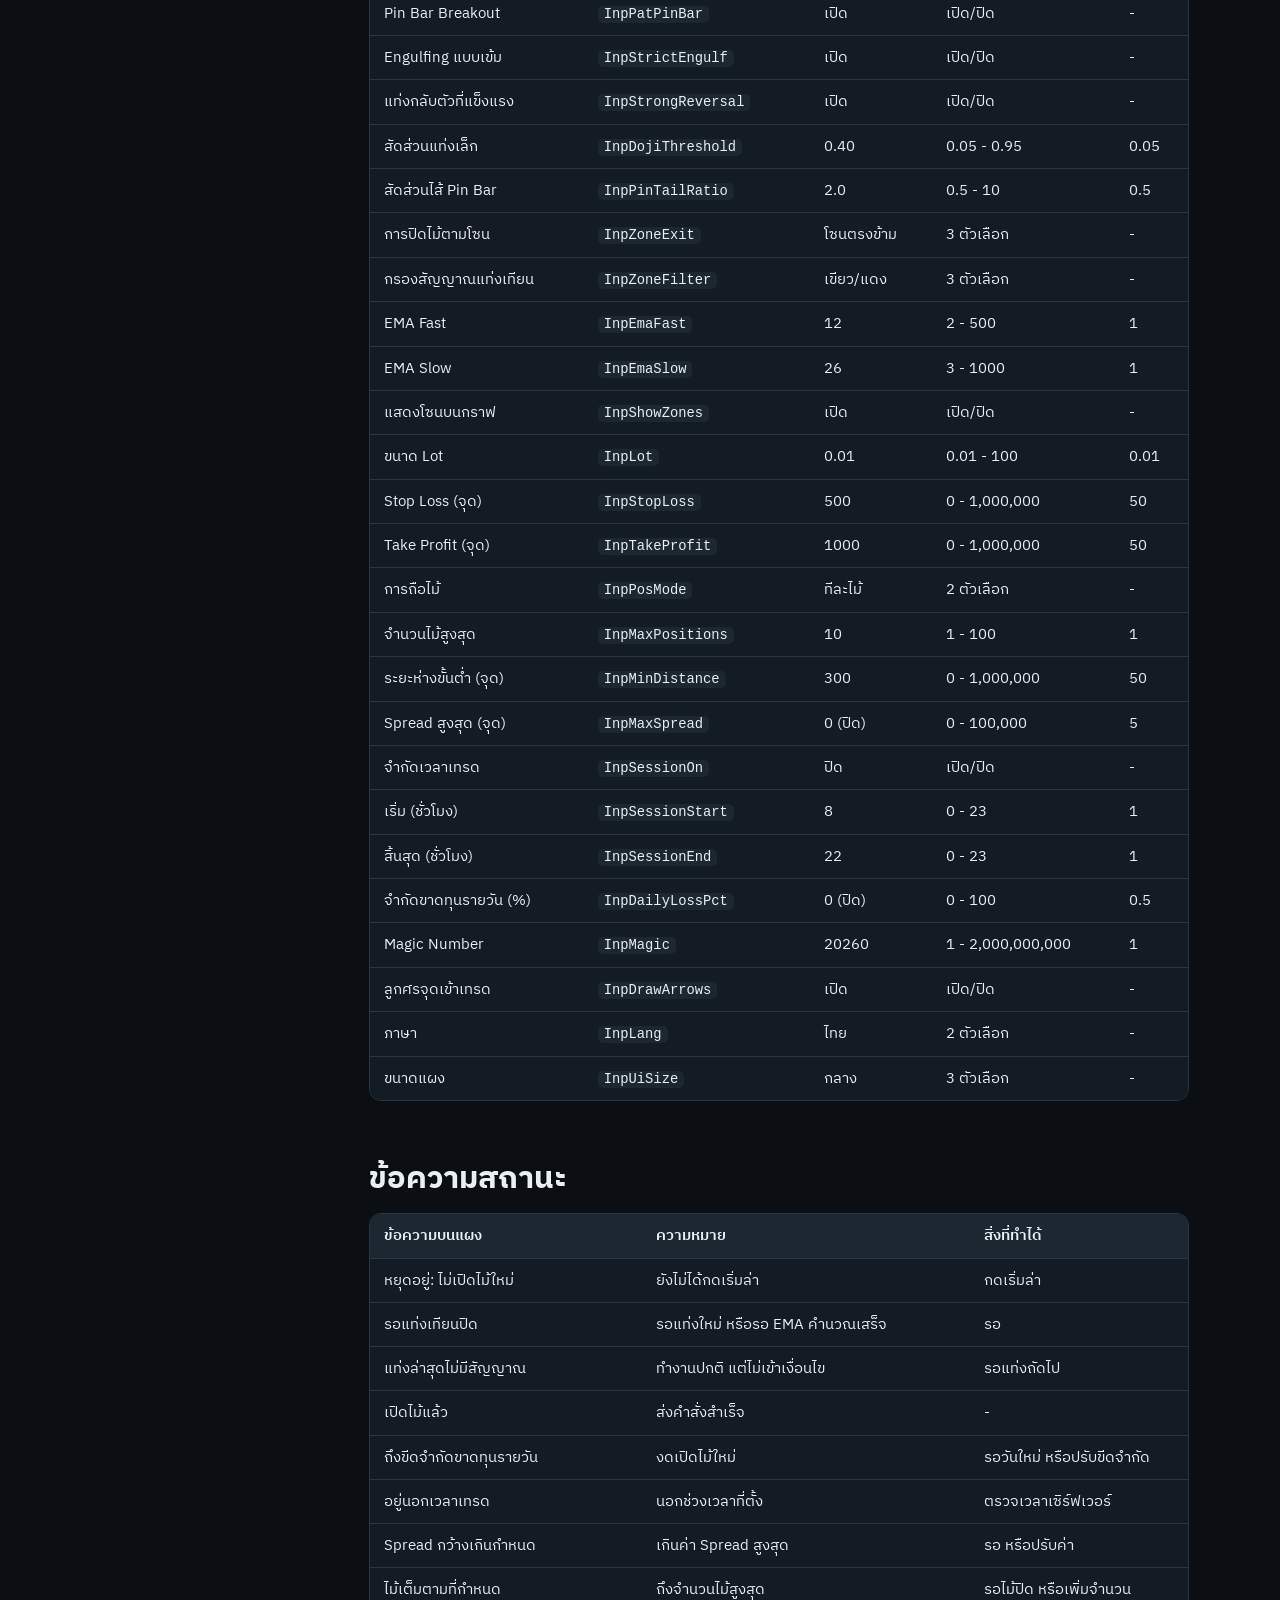
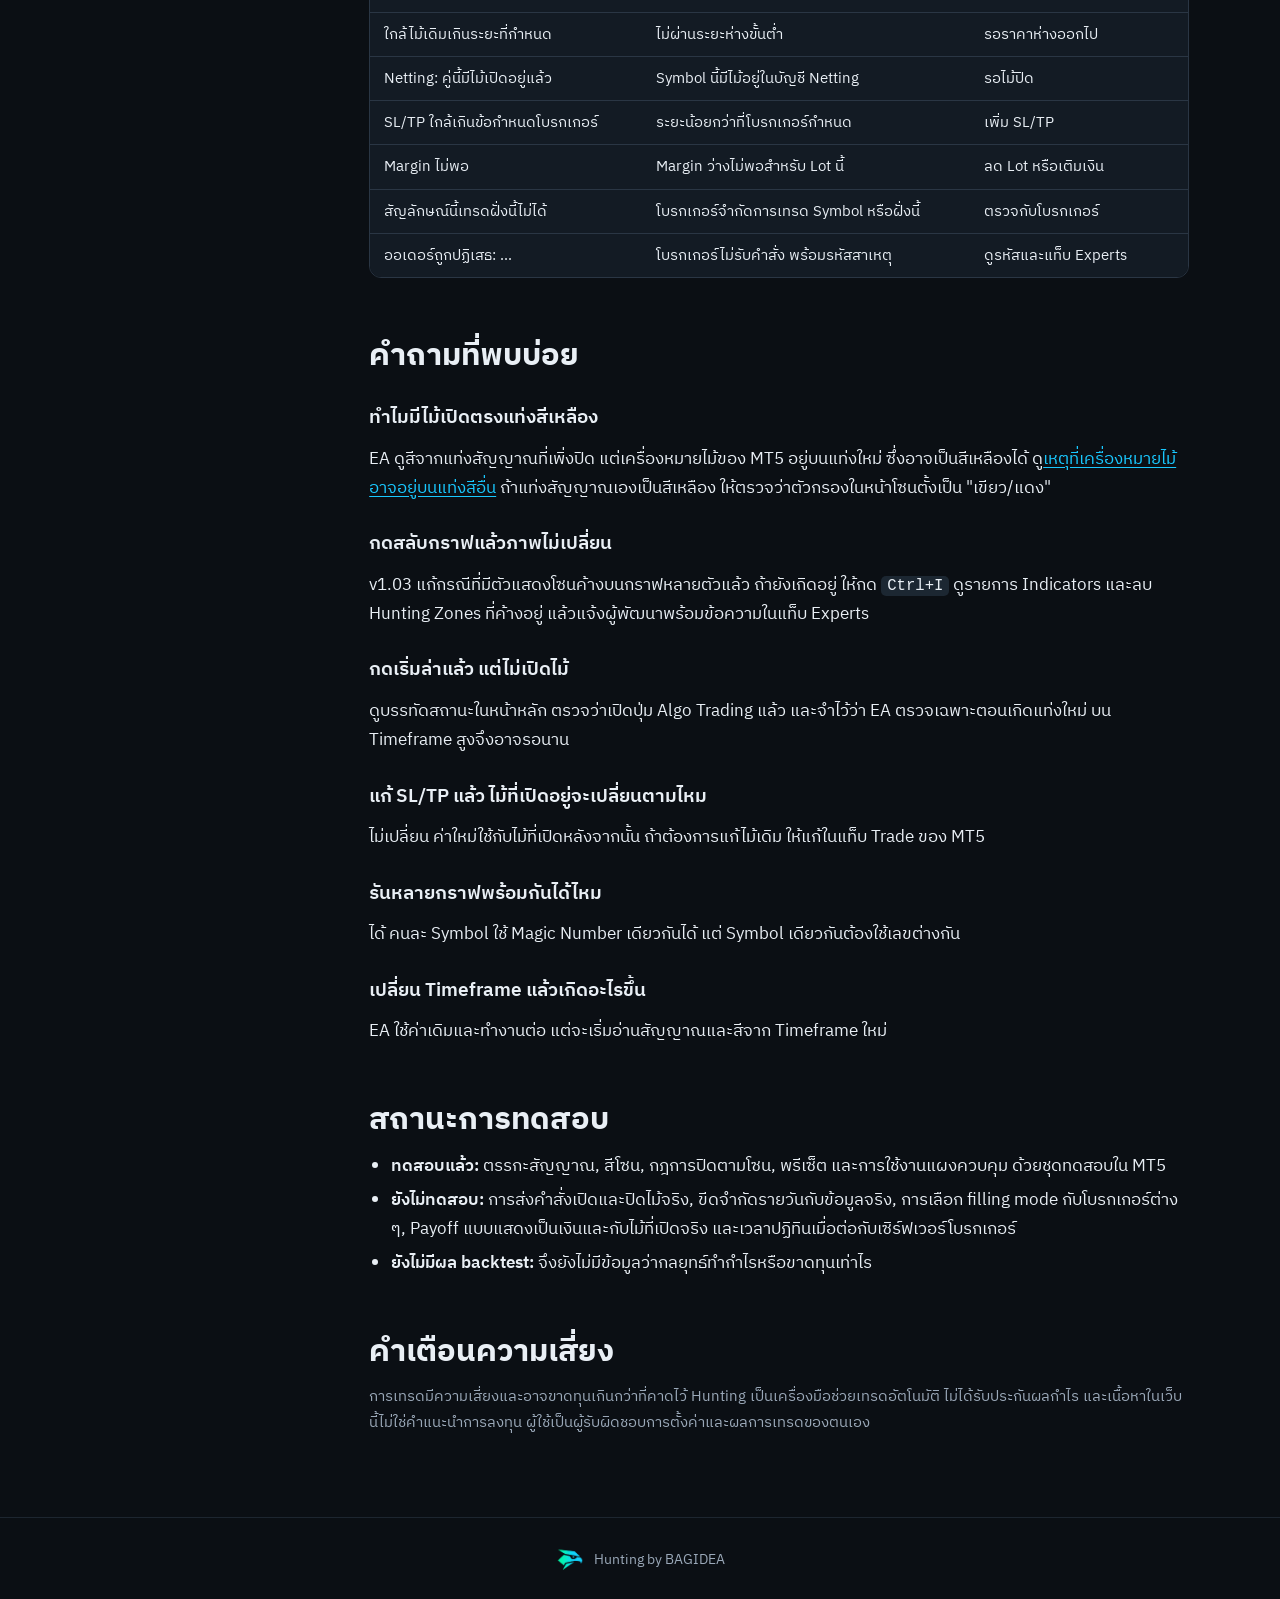
==== commit 3a1937e2: "Publish Hunting website v1.05 Beta Co-Authored-By: Claude Opus 5.5 <noreply@anthropic.com>" ====
--- a/docs.html
+++ b/docs.html
@@ -60,7 +60,7 @@
     <header>
       <p class="eyebrow">เอกสาร</p>
       <h1>คู่มือ Hunting</h1>
-      <p class="lead">ทุกความสามารถของ EA และทุกการตั้งค่า อธิบายตามการทำงานจริงของเวอร์ชัน 1.04 Beta</p>
+      <p class="lead">ทุกความสามารถของ EA และทุกการตั้งค่า อธิบายตามการทำงานจริงของเวอร์ชัน 1.05 Beta</p>
     </header>
 
     <div class="callout warn">
@@ -359,7 +359,9 @@
     <section id="tools">
       <h2>หน้าเครื่องมือ</h2>
       <p>ทั้ง 3 เครื่องมือใช้ดูข้อมูลเท่านั้น ไม่เปิดหรือปิดไม้ และค่าที่กรอกไม่ถูกบันทึกลงการตั้งค่าหรือพรีเซ็ต</p>
-      <h3>Payoff</h3>
+      <h3>โซนเวลา</h3>
+      <p>ค่าเริ่มต้นคือเวลาไทย กด "แสดงเวลาตาม" ที่หน้าเวลาโลก ปฏิทินข่าว หรือหน้าระบบ เพื่อเลือกประเทศอื่น, UTC, เวลาเซิร์ฟเวอร์โบรกเกอร์ หรือเวลาเครื่องนี้ ค่านี้ไม่ติดไปกับพรีเซ็ต ผู้ใช้ต่างประเทศจึงตั้งของตัวเองได้ เวลาเทรดในหน้าความเสี่ยงยังเป็นเวลาเซิร์ฟเวอร์เหมือนเดิม</p>
+      <h3>Payoff ฟอเร็กซ์</h3>
       <p>แสดงกำไร/ขาดทุนตามราคาปลายทาง เป็นกราฟและตาราง พร้อมราคาคุ้มทุน</p>
       <ul>
         <li><strong>จำลองไม้:</strong> เลือก Buy หรือ Sell แล้วกรอก Lot, ราคาเข้า, SL และ TP ราคาเข้า 0 หมายถึงราคาตลาด จะเห็นขาดทุนที่ SL, กำไรที่ TP, Risk : Reward และ SL เทียบพอร์ต</li>
@@ -368,11 +370,19 @@
         <li><strong>สิ่งที่ไม่ได้รวม:</strong> สเปรด, swap, ค่าคอมมิชชัน และ slippage ผลจริงจึงต่างจากตัวเลขนี้ได้</li>
         <li><strong>ถ้าไม่ได้ล็อกอิน:</strong> MT5 ไม่มีข้อมูลแปลงเป็นเงิน ตารางจะแสดงเป็น Lot x จุด แทน</li>
       </ul>
+      <h3>Payoff ออปชัน</h3>
+      <p>เลือก "ออปชัน" ในหน้า Payoff แล้วเลือกกลยุทธ์สำเร็จรูป (Long/Short Call, Long/Short Put, Bull/Bear Spread, Straddle, Strangle, Iron Condor) หรือจัดเองได้สูงสุด 4 ขา แต่ละขากำหนด Buy/Sell, Call/Put, Strike, Premium และจำนวนสัญญาได้</p>
+      <ul>
+        <li><strong>ต้องกรอก Premium จริง:</strong> EA ไม่รู้ราคาออปชันในตลาด ค่าในกลยุทธ์สำเร็จรูปเป็นเพียงตัวอย่าง และจะมีคำเตือนจนกว่าจะกรอกเอง</li>
+        <li><strong>ตัวคูณต่อสัญญา:</strong> ค่าเริ่มต้น 100 ต้องตั้งให้ตรงกับสัญญาที่เทรดจริง</li>
+        <li><strong>ผลลัพธ์:</strong> กำไรสูงสุด ขาดทุนสูงสุด Premium สุทธิ Risk : Reward และราคาคุ้มทุนทุกจุด</li>
+        <li><strong>ข้อจำกัด:</strong> คำนวณที่วันหมดอายุเท่านั้น ไม่มีมูลค่าเวลาหรือ Greeks ไม่รวมค่าธรรมเนียม P/L อยู่ในสกุลเดียวกับ Premium และ EA ตัวนี้ไม่ได้ส่งคำสั่งออปชัน</li>
+      </ul>
       <h3>เวลาโลก</h3>
-      <p>แสดงเวลาเครื่องของคุณ เวลาเซิร์ฟเวอร์โบรกเกอร์ และเวลาของสหรัฐฯ แคนาดา อังกฤษ เยอรมนี สวิตเซอร์แลนด์ ญี่ปุ่น จีน ไทย ออสเตรเลีย และนิวซีแลนด์ โดยปรับเวลาออมแสงให้เอง</p>
-      <p>แถบด้านล่างแสดงช่วงตลาดซิดนีย์ โตเกียว ลอนดอน และนิวยอร์ก ตามเวลาเครื่องของคุณ เส้นสีส้มคือเวลาตอนนี้ ป้ายเปิด/ปิดอิงชั่วโมงตลาด FX ทั่วไปในวันจันทร์ถึงศุกร์ และไม่รู้วันหยุดนักขัตฤกษ์</p>
+      <p>แสดงเวลาตามโซนที่เลือก เวลาเซิร์ฟเวอร์โบรกเกอร์ เวลาเครื่องนี้ และเวลาของสหรัฐฯ แคนาดา อังกฤษ เยอรมนี สวิตเซอร์แลนด์ ญี่ปุ่น จีน ไทย ออสเตรเลีย และนิวซีแลนด์ โดยปรับเวลาออมแสงให้เอง</p>
+      <p>แถบด้านล่างแสดงช่วงตลาดซิดนีย์ โตเกียว ลอนดอน และนิวยอร์ก ตามโซนเวลาที่เลือก เส้นสีส้มคือเวลาตอนนี้ ป้ายเปิด/ปิดอิงชั่วโมงตลาด FX ทั่วไปในวันจันทร์ถึงศุกร์ และไม่รู้วันหยุดนักขัตฤกษ์</p>
       <h3>ปฏิทินข่าว</h3>
-      <p>ดึงจากปฏิทินในตัว MT5 เลือกได้ว่าจะดูวันนี้ พรุ่งนี้ หรือ 7 วัน เลือกระดับความสำคัญ และเลือกเฉพาะสกุลเงินของคู่นี้หรือทุกสกุล แต่ละข่าวแสดงเวลาตามเครื่องของคุณ พร้อมค่าจริง ค่าคาด และค่าก่อนหน้า จุดแดงคือความสำคัญสูง จุดส้มคือปานกลาง</p>
+      <p>ดึงจากปฏิทินในตัว MT5 เลือกได้ว่าจะดูวันนี้ พรุ่งนี้ หรือ 7 วัน เลือกระดับความสำคัญ และเลือกเฉพาะสกุลเงินของคู่นี้หรือทุกสกุล แต่ละข่าวแสดงเวลาตามโซนที่เลือก พร้อมค่าจริง ค่าคาด และค่าก่อนหน้า จุดแดงคือความสำคัญสูง จุดส้มคือปานกลาง</p>
       <p>ปฏิทินนี้ใช้ดูเท่านั้น EA ไม่หยุดเทรดเองเมื่อมีข่าว</p>
     </section>
 
